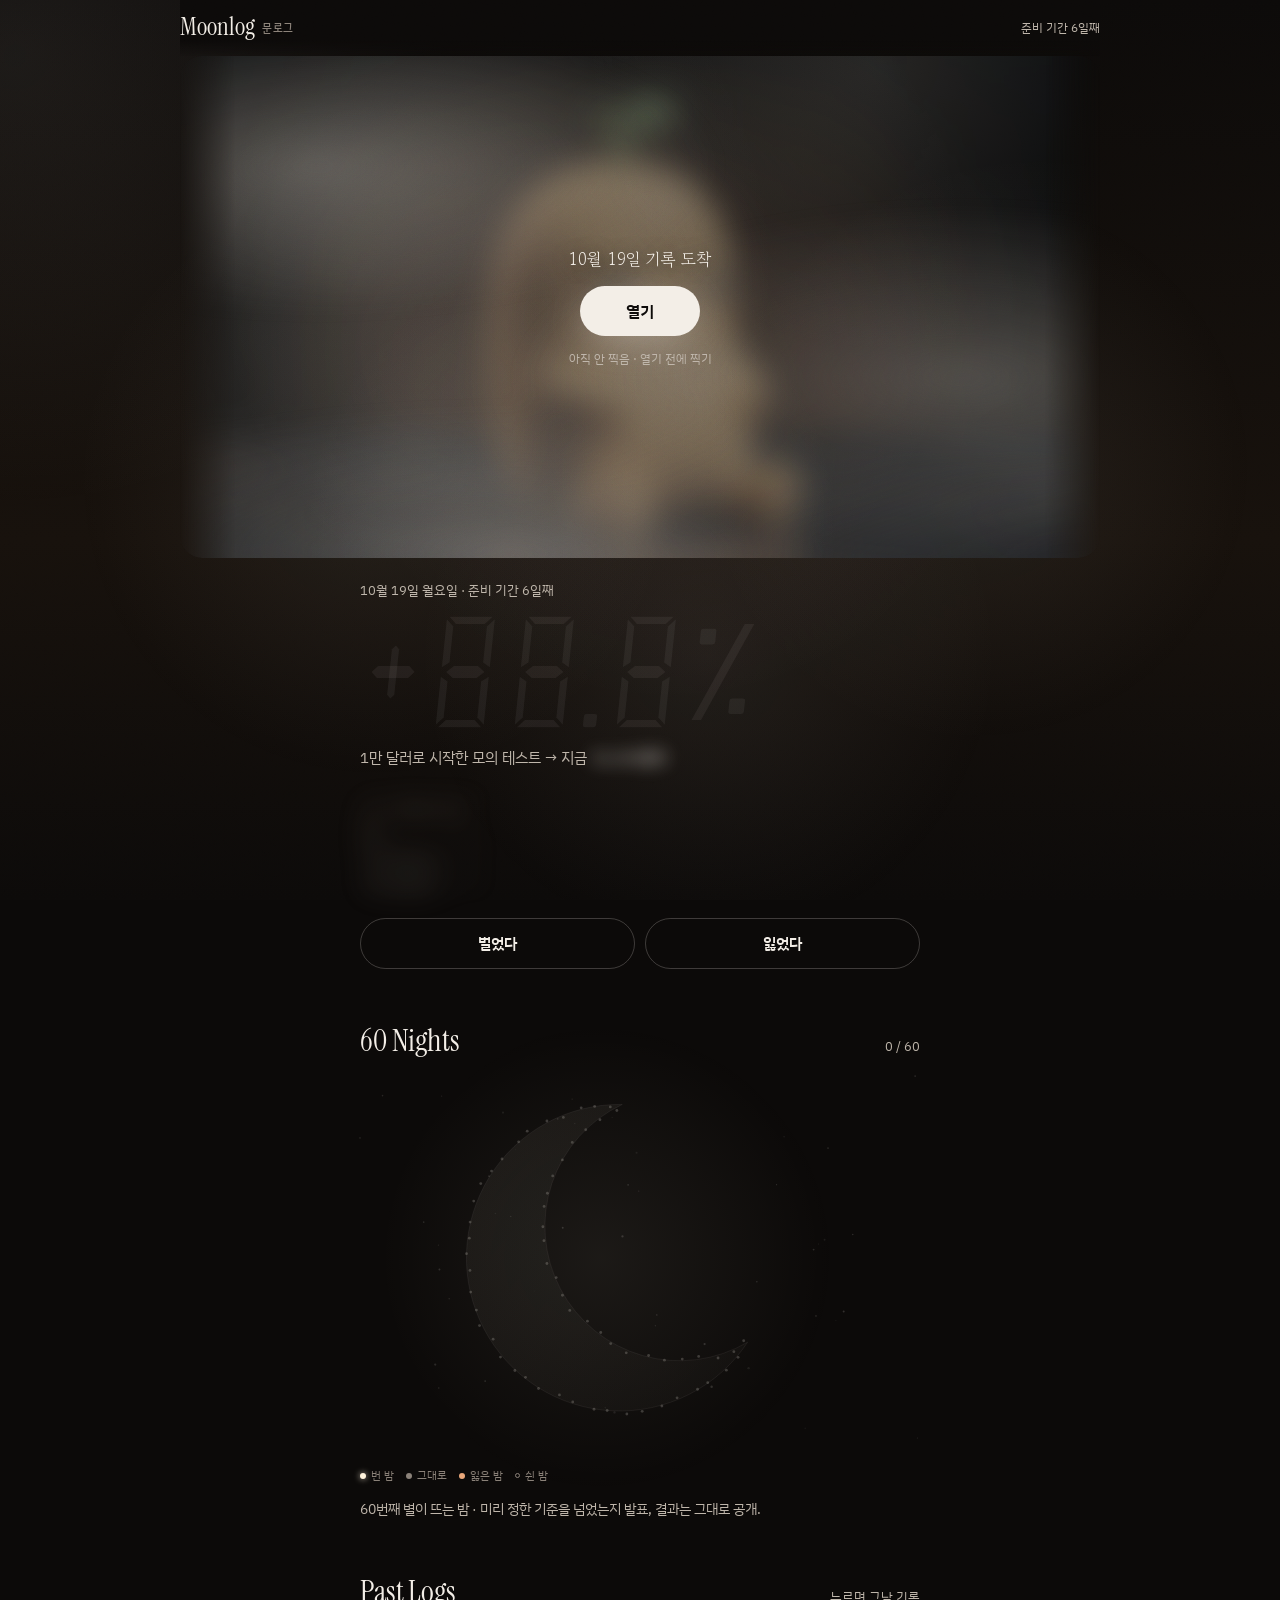
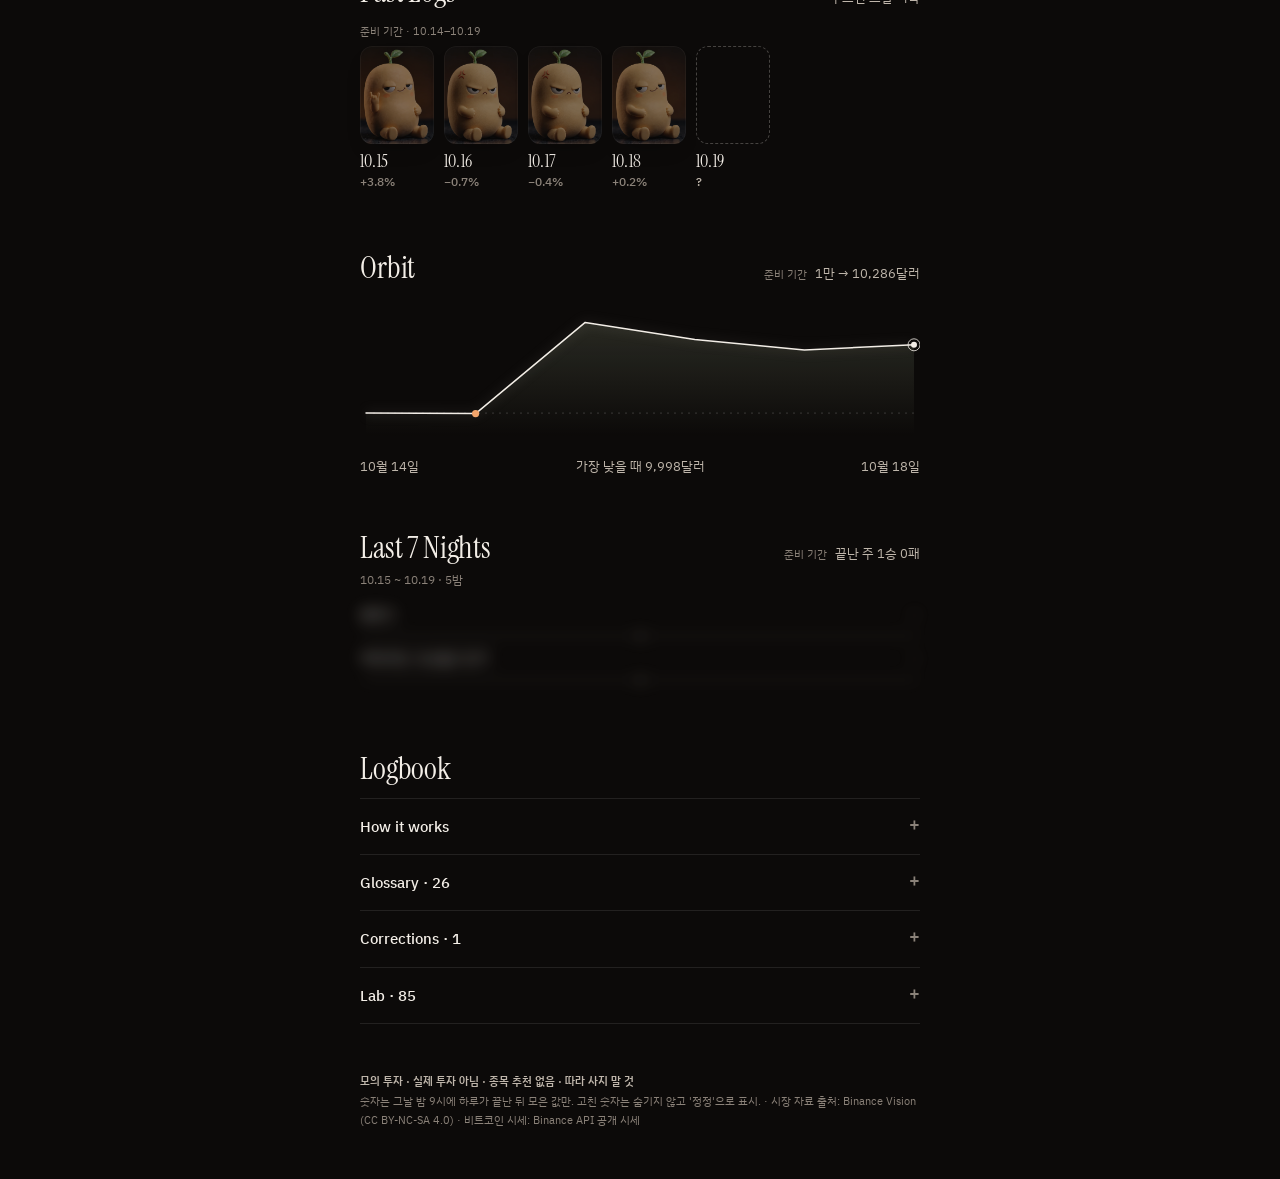
==== index.html @ e0c71797 "public: nightly update" ====
<!doctype html>
<html lang="ko">
<head>
<meta charset="utf-8">
<meta name="viewport" content="width=device-width,initial-scale=1">
<title>Moonlog 문로그 — 밤마다 업데이트되는 모의 투자 기록</title>
<meta name="description" content="Moonlog 문로그 — 밤마다 업데이트되는 모의 투자 기록. 매일 밤 9시 20분쯤 그날 기록이 도착한다. 실제 투자 아님 · 종목 추천 없음.">
<link rel="preconnect" href="https://fonts.googleapis.com">
<link rel="preconnect" href="https://fonts.gstatic.com" crossorigin>
<link rel="stylesheet" href="https://fonts.googleapis.com/css2?family=Gowun+Batang:wght@400;700&family=IBM+Plex+Sans+KR:wght@400;500;600&family=Instrument+Serif&display=swap">
<link rel="stylesheet" href="assets/site.css">
</head>
<body>
<!-- 공개 사이트 "콩의 밤 방" 3판 — LED 숫자 · 그날의 얼굴(디자인 지시 2026-10-19, 오너 고름: 숫자 LED · 큰 자리 숫자 · 새 얼굴 다섯).
     ① 기다릴 때(LED 카운트다운 · 미리 찍기) ② 도착(무표정 · 안개 · 꺼진 LED · 열기) ③ 연 뒤(그날 얼굴 · LED · 맞힘).
     서버 없이 이 기기 저장으로만 돈다. 자료는 public/*.json 뿐이고 글은 정해진 문구뿐, 숫자는 전부 밤 배치가 만든 것이다.
     얼굴은 scene.json 의 weather 로 화면이 고른다 — 새 공개 값은 없다. -->
<canvas id="sky" aria-hidden="true"></canvas>
<div class="wrap" id="first" data-state="wait">
  <header class="bar"><b class="mark" id="siteName"><span class="wm-en">Moonlog</span><span class="wm-ko">문로그</span></b><span class="status" id="topRight">다음 기록 밤 9시 20분</span></header>

  <div class="window hide-img" id="window" data-weather="none"><!-- 사진은 그 상태의 얼굴이 받아진 뒤에 나타난다(showImgs) -->
    <img id="photo" src="assets/face/deadpan.webp" alt="크림빛 콩 피규어 — 무표정" width="1743" height="902">
    <img id="face" class="face" src="assets/face/deadpan.webp" alt="" width="1743" height="902">
    <canvas id="wcanvas" aria-hidden="true"></canvas>
    <div class="fogl" id="fog" style="opacity:0"></div>
    <div class="veil" id="veil" hidden>
      <p id="veilText"></p>
      <button class="open" id="openBtn" type="button">열기</button>
      <small id="veilGuess"></small>
    </div>
  </div><!-- 창은 사진 + 날씨만 — 그림 출처 줄 · 한마디 자막은 지웠다(문로그 지시 4-1 · 글규칙 데이터우선 1절) -->

  <section class="state" id="state" aria-live="polite"></section>

  <div class="rest">
    <section class="sec" id="kongjari" hidden>
      <div class="row"><h2>60 Nights</h2><span id="starCount"></span></div>
      <div class="moon"><svg id="constel" viewBox="0 0 358 236" role="img"></svg></div><!-- 상자 없이 밤하늘 위에 바로(초승달 지시 B) -->
      <div class="cap" id="starCap" aria-live="polite"></div>
      <p class="prepnote" id="prepNote" hidden></p>
      <div class="skykey"><i class="k1"></i>번 밤<i class="k2"></i>그대로<i class="k3"></i>잃은 밤<i class="k4"></i>쉰 밤</div>
      <p class="sub" id="finale"></p>
    </section>

    <section class="sec" id="nightsSec" hidden>
      <div class="row"><h2>Past Logs</h2><span>누르면 그날 기록</span></div>
      <div class="nights" id="nights"></div>
    </section>

    <section class="sec" id="flow" hidden>
      <div class="row"><h2>Orbit</h2><span id="chartMoney"></span></div>
      <svg id="chart" viewBox="0 0 358 150" preserveAspectRatio="none" role="img"></svg>
      <div class="row axis"><span id="chartFrom"></span><span id="chartLow"></span><span id="chartTo"></span></div>
    </section>

    <section class="sec" id="duel" hidden></section>

    <section class="sec" id="more" hidden><h2>Logbook</h2><div id="folds"></div></section>

    <a class="insta" id="insta" href="#" rel="noopener" hidden>매일 밤 9시, 문로그의 하루를 15초로 — 인스타그램에서 보기 ›</a>
    <footer class="foot" id="foot"></footer>
  </div>
</div>
<svg class="grain" aria-hidden="true"><filter id="grainF"><feTurbulence type="fractalNoise" baseFrequency="0.9" numOctaves="2" stitchTiles="stitch"></feTurbulence></filter><rect width="100%" height="100%" filter="url(#grainF)"></rect></svg>

<script>
'use strict';
/* ── 설정 — 바뀌면 여기 한 곳만 ──────────────────────────────────────────── */
const SITE_NAME = '문로그';          // 사이트 이름(오너 결정, 10월 19일) — 바꾸면 이 줄과 <title> · README 이름 자리 목록
const SITE_NAME_EN = 'Moonlog';     // 글자표는 영문이 앞, 한글이 작게 따라온다(디자인 문로그 지시 2절)
const HERO_FRAME = 'center';        // 3판 얼굴 다섯 장은 표식이 없다 — 가운데(52% 50%)로 자른다
const INSTAGRAM_URL = '';           // 인스타 계정이 생기면 — 비면 바닥 위 한 줄을 숨긴다
/* 방문 집계 — GoatCounter(쿠키 없음, 개인 정보 안 남김). 값은 오너가 만든 설정 값
   (예: https://<코드>.goatcounter.com/count). **비어 있으면 태그를 넣지 않는다.** */
const GOATCOUNTER = '';
const RELEASE = {h: 21, m: 20};     // 매일 이 한국 시각쯤 새 결과(밤 배치 21:20)

/* 자료는 public/*.json 뿐이다 — tools.public_export 가 밤마다(21:20) 허용 목록만 담아 만든다(그날 밤 9시에 끝난 하루까지). */
const FILES = ['site', 'summary', 'equity_daily', 'trades_daily', 'checks', 'thermometer', 'lab', 'diary', 'weeks', 'scene'];
const SEASON_DAYS = 60;
const FLAT = 0.10, BIG = 1.00;      // 장면 값 문턱 — tools.public_export 의 FLAT·BIG 과 같아야 한다(시험)
/* 이 기기에만 — 마지막으로 연 날 · 찍은 답(날짜별) · 맞힌 날 연속 · 연 날 연속 · 판정한 날마다 맞힘과 그때 연속(지난 기록 보기) */
const KEYS = {opened: 'kong.opened', guess: 'kong.guess', gStreak: 'kong.guessStreak',
              vStreak: 'kong.visitStreak', vDay: 'kong.visitDay', verdicts: 'kong.verdicts'};
const VERDICT_KEEP = 120;           // 판정 기록은 최근 이만큼만(시즌 60 + 연장 30 넘게)
const WEATHER_WORD = {clear_star: '별똥별', clear: '맑음', cloudy: '구름', rain: '비', storm: '폭우', closed: '쉼'};
const DAYS = ['일', '월', '화', '수', '목', '금', '토'];
/* 얼굴 다섯 장(1743×902 · 표식 없음) — 그날 날씨가 얼굴을 고른다(캐릭터_최종 · 문턱은 public_export 그대로).
   열기 전(도착)은 늘 무표정 — 얼굴이 결과를 먼저 말하지 않게. 쉰 밤도 무표정(어둡게 + 커튼 줄) */
const FACE_SRC = f => `assets/face/${f}.webp`;
const FACE_OF = {clear_star: 'rock', clear: 'smug', cloudy: 'deadpan', rain: 'angry', storm: 'cry', closed: 'deadpan'};
const FACE_WORD = {rock: '락 손', smug: '씩 웃음', deadpan: '무표정', angry: '뿔남', cry: '울음'};
const FACE_ALT = {rock: '락 손을 든 얼굴', smug: '씩 웃는 얼굴', deadpan: '무표정', angry: '뿔난 얼굴', cry: '우는 얼굴'};
const faceOf = w => FACE_OF[w] || 'deadpan';
/* 콩 상자(원본 비율) — 창 안의 별·달은 이 밖에만(빗줄기는 지나가도 된다). 픽셀이 아니라 비율이라 사진 크기와 무관 */
const KONG_BOX = {x0: 0.36, x1: 0.66, y0: 0.13, y1: 0.92};
/* 날씨 바탕 색조 — 페이지 바탕을 그날 날씨의 두 색으로(위 → 60%). 도착은 중립(맑음).
   3판-b: 날씨는 색이 아니라 빛으로 — 늘 같은 따뜻한 밤이고 날이 나쁠수록 불만 낮춘다(남색 · 잿빛을 걷음) */
const SKY_TINT = {clear: ['#0c0a09', '#17110c'], clear_star: ['#0d0a08', '#1f160c'], cloudy: ['#0c0a09', '#141110'],
                  rain: ['#0a0908', '#110e0c'], storm: ['#080706', '#0c0a09'], closed: ['#0b0908', '#100d0b']};
/* 사진에 거는 빛(3판-b) — 연 뒤 · 카드 ②③. 채도는 건드리지 않는다. 기다릴 때는 0.82 에 곱한다 */
const LIGHT = {rain: 0.9, storm: 0.8, closed: 0.78};
const lightOf = w => LIGHT[w] || 1;
/* 고정 문구 — 3판 말투: 칸 이름과 안내는 명사나 '~다' 로 끝내고 '~요' 로 끝내지 않는다(디자인 3판 §5).
   글은 데이터 우선 고정 문구뿐 — 느낌표 · 말 걸기 · 꾸민 말 없이, 데이터에 있는 것만(오너 글규칙 · 디자인 글규칙 데이터우선) */
const TEXT = {
  failed: '자료를 못 읽음 · 잠시 뒤 다시 열기',
  // 공개 낱말은 '모의'(오너 · 디자인 모의표현 지시 · 기획 승인 2026-10-20) — 머리 줄은 '최종점검'
  prestart: '모의 테스트 시작 전', topDay: n => `최종점검 · ${n}일째`, topPre: '최종점검 시작 전',
  nextAt: '다음 기록 밤 9시 20분',
  worstNone: '시작 아래로 내려간 적 없음',
  waitHead: '다음 기록까지',
  late: '곧 도착 · 조금 늦어지는 중',
  pickUp: '벌었다', pickDown: '잃었다',
  pickNote: '찍은 답은 이 기기에만 · 돈은 걸지 않음',
  veilNoGuess: '아직 안 찍음 · 열기 전에 찍기',
  preHead: '열기 전에 찍기',
  hit: '맞힘', miss: '틀림 · 연속 끊김', draw: '그대로 · 무승부',
  rest: '쉰 날 · 없던 걸로', noGuess: '다음엔 미리 찍기',
  // 소제목 — 영문만(글자표와 같은 글꼴은 site.css, 디자인 영문 제목 지시 A). nextHead 는 찍기 단추 묶음의 화면 읽기 이름(보이지 않음)
  nextHead: '다음 로그 맞히기', nextEn: 'Next Log',
  starDue: n => `${n}번째 별은 열면 뜬다`,
  // 60 Nights 아래 한 줄(오너 글규칙 '짧게' — 디자인 다듬기 2026-10-20). 날을 모르면(시즌 전) 날 없이
  finale: (n, when) => `${when ? `${when} 밤 ${n}번째 별` : `${n}번째 별이 뜨는 밤`} · 미리 정한 기준을 넘었는지 발표, 결과는 그대로 공개.`,
  extended: '연장전',
  weeksTitle: 'Last 7 Nights', kong: '문로그', btcName: '비트코인 그냥 들고 있기', btcNone: '비트코인 시세 못 받음.',
  finWeeks: '끝난 주', nightsWord: '밤',
  howTitle: 'How it works',
  ledgerHead: 'LOG · 어젯밤 9시보다',  // 높았을 때 · 낮았을 때가 무엇과 견준 값인지(디자인 대조 2026-10-19 · 영문 제목 A)
  dictTitle: n => `Glossary · ${n}`, dictAlt: '흔히 부르는 말',
  // 판의 기준 날 = 판정 시작 봉의 날(공개 자료 summary.started — 사양 상수에서 온다. 다시 시작 뒤엔 새 시작 봉의 날, 준비 기간
  // 마지막 밤엔 준비 기간 시작 날). 손으로 적은 날짜는 시작 봉이 바뀌는 날 한쪽만 고쳐진다
  ruleTag: iso => `규칙 5판${iso ? `(${iso.slice(0, 4)}년 ${md(iso)})` : ''} 기준 — 규칙이 바뀌면 이 줄도 바뀜`,
  how: 'AI가 4시간마다 코인들이 오를지 내릴지 점치고, 모의 자금으로 오를 쪽이나 내릴 쪽에 들어간다. 들어간 자리는 8시간 뒤에 정리한다. ' +
       '어떤 코인인지는 보여 주지 않는다 — 따라 사지 말라는 뜻.',
  labTitle: n => `Lab · ${n}`, labLead: '지난 자료로 해 본 시험. 안 된 것도 그대로 적는다.',
  fixTitle: n => `Corrections · ${n}`,
  notice: '모의 투자 · 실제 투자 아님 · 종목 추천 없음 · 따라 사지 말 것',
  numbersLate: '숫자는 그날 밤 9시에 하루가 끝난 뒤 모은 값만. 고친 숫자는 숨기지 않고 \'정정\'으로 표시.',
  fixWord: '정정',
  counter: '방문 수만 셈(쿠키 없음)',
  veil: d => `${d} 기록 도착`,
  // 최근 n밤 판정 한 줄(디자인 7밤 지시 — 데이터 우선 꼴). 차이 0.05%p 안은 비슷함. 밤 수는 범위 줄과 같은 last7.nights
  // (시즌이 7밤보다 짧으면 '최근 5밤은 …' — 기획 2026-10-20)
  duelNear: n => `최근 ${n}밤은 비슷함.`, duelLead: (who, n) => `최근 ${n}밤은 ${who} 앞섬.`,
  // 60밤 다시 시작(오너 결정 2026-10-20 · 디자인 지시 다시시작) — 준비 기간은 시즌 수에 안 들어간다. 데이터 우선 꼴, 'API' 같은 말 없이
  prepWord: '준비 기간', prepTop: (n, last) => `준비 기간 ${n}일째${last ? ' · 내일부터 1일째' : ''}`,
  prepLastBar: d1 => `준비 기간 마지막 밤 · ${d1} 밤부터 60밤을 새로 센다`,
  restartBar: (d1, a, b) => `다시 시작 · ${d1} 밤부터 60밤을 새로 센다 · ${a}~${b}은 준비 기간`,
  // 캡션 아래 한 줄은 수 없이(디자인 대조 ① — 띠의 준비 무리 칸 수와 어긋나지 않게. 기간은 알림 줄 날짜 범위가 말한다)
  prepGo: '준비 기간 보기', prepNote: '준비 기간 기록은 Past Logs 에', firstStar: d1 => `${d1} 밤에 첫 별`,
  prepTag: (a, b) => `준비 기간 · ${a}–${b}`, prepDay: n => `준비 기간 ${n}일째`,
  prepWhy: (d1, a, b) => `${d1} 밤부터 모형이 쓰는 자료를 공개 자료로 바꿔 60밤을 새로 센다. ${a}~${b}의 기록은 준비 기간으로 남긴다. ` +
                         '준비 기간 값은 바꾸지 않는다.',
};
/* 쉬운 말 사전 — 디자인 원고(쇼츠원고_쉬운말사전_초안 26편, 기획 확인 10-15)를 3판 말투로(디자인 2026-10-19): 표제는 명사 ·
   뜻은 '~다'(내용은 그대로) · 한마디는 내림 — 11 · 15번은 기획이 손본 사실 문장이라 뜻 뒤에 '~다' 로 붙임.
   `alt`(흔히 부르는 말)만 바깥 말을 쓴다 — words.md 검사의 예외 칸, 작게. `rule` 은 규칙 숫자를 말하는 줄(흐린 꼬리표) —
   숫자는 시험이 사양(live.futures_paper.spec)과 맞춘다. 표제 '60 Nights' 는 소제목과 같은 낱말이다(영문 제목 지시 A) */
const DICT = [
  {w: '모의 테스트', d: '진짜 돈 대신 장부 속 숫자로 사고팔아 보는 것이다.', alt: '페이퍼 트레이딩'},
  {w: '가장 많이 빠졌을 때', d: '제일 높았던 때에서 제일 낮았던 때까지 빠진 만큼이다.', alt: 'MDD · 최대 낙폭'},
  {w: '시작부터', d: '첫날 1만 달러와 견줘서 지금 얼마나 늘었는지 줄었는지를 나타낸다.', alt: '누적 수익률'},
  {w: '오를 쪽 · 내릴 쪽', d: '값이 오르면 버는 자리와, 값이 내리면 버는 자리다.', alt: '롱 · 숏'},
  {w: '정리', d: '들어갔던 자리를 닫고 번 것과 잃은 것을 확정하는 것이다.', alt: '청산'},
  {w: '8시간 뒤 정리', d: '미리 정한 규칙이 8시간이다. 결과를 보고 바꾸지 않는다.', alt: '보유 기간', rule: true},
  {w: '체결 때 손해', d: '사고팔 때 생각한 값보다 조금 비싸게 사거나 싸게 파는 차이다.', alt: '슬리피지'},
  {w: '값을 걸어 둔 주문', d: '"이 값이면 산다" 하고 미리 걸어 두는 주문이다.', alt: '지정가 주문 · 메이커'},
  {w: '바로 사고판 주문', d: '지금 있는 값에 바로 사고파는 주문이다. 빠르지만 조금 비싸다.', alt: '시장가 · 테이커'},
  {w: '선물 이자', d: '선물을 들고 있으면 8시간마다 오가는 작은 돈이다. 받을 때도 낼 때도 있다.', alt: '펀딩비'},
  {w: '몇 배로 걸기', d: '가진 돈보다 크게 거는 것이다. 크게 벌 수도, 크게 잃을 수도 있다. ' +
     '모의 테스트의 규칙상 가진 돈의 1.5배까지만 건다. 빌린 돈이 아니라, 거는 비율의 상한이다.', alt: '레버리지', rule: true},
  {w: '미리 정한 규칙', d: '시험하기 전에 "이렇게 하고, 이러면 기준을 넘은 것"을 먼저 적어 두는 것이다.', alt: '사전등록'},
  {w: '지난 자료로 해 본 시험', d: '이 규칙이 그때 있었으면 어땠을지 옛 자료로 돌려 보는 것이다.', alt: '백테스트'},
  {w: '안 본 구간', d: '규칙을 만들 때 일부러 안 본 기간이다. 거기서도 되면 조금 더 믿는다.', alt: '홀드아웃 · 아웃오브샘플'},
  {w: '기준을 넘음', d: '미리 정한 규칙의 조건을 다 채웠다는 뜻이다. 못 채우면 그대로 적는다. ' +
     '26번 실험에서 처음으로 방향을 우연보다 잘 맞혔다. 돈이 남기 시작한 건 그 뒤 손질을 하고부터다.', alt: '통과 · 기각'},
  {w: '자료를 못 받아 쉼', d: '자료가 안 오면 아무것도 안 한다. 모르는 채로 사지 않는다.', alt: '판정 불가'},
  {w: '살 게 없음', d: '확신이 큰 게 없으면 들어가지 않는다. 안 하는 것도 판단이다.', alt: '거래 없음'},
  {w: '4시간마다 보기', d: '4시간에 한 번씩 코인들을 보고, 오를지 내릴지 점친다.', alt: '4시간 봉', rule: true},
  {w: '비트코인 그냥 들고 있기', d: '아무것도 안 하고 비트코인만 들고 있었으면 어땠을지와 견준다.', alt: '벤치마크 · 존버'},
  {w: '밤 9시 뒤에 나오는 숫자', d: '그날 거래가 밤 9시에 다 끝난 뒤에, 모은 값만 보여 준다. 어떤 코인을 샀는지는 없다.', alt: '공개 지연'},
  {w: '코인 이름 없음', d: '연습 기록이지 추천이 아니라서 코인 이름은 안 알린다.', alt: '종목 추천 없음'},
  {w: '같은 판단', d: '같은 자료로 다시 계산해도 같은 판단이 나오는지 매일 맞춰 본다.', alt: '재현성 · 일치율'},
  {w: '60일 뒤', d: '미리 정한 기준을 넘었는지 본다. 넘으면 진짜 돈으로 넘어갈지 정한다.', alt: '페이퍼 판정'},
  {w: '60 Nights', d: '하룻밤에 별이 하나씩 뜬다. 60개가 모이면 별자리가 완성된다.'},
  {w: '날씨', d: '맑으면 번 밤, 구름이면 그대로, 비면 잃은 밤이다.'},
  {w: '정정', d: '보여 준 숫자를 다음 날 다시 확인해서 바뀌면, 숨기지 않고 \'정정\'으로 알린다.'},
];
const $ = s => document.querySelector(s);
const esc = s => String(s ?? '').replace(/[&<>"]/g, c => ({'&': '&amp;', '<': '&lt;', '>': '&gt;', '"': '&quot;'}[c]));
const pct = (x, d = 1) => x == null ? '—' : (x > 0 ? '+' : x < 0 ? '−' : '+') + Math.abs(x).toFixed(d) + '%';
const places = x => x != null && Math.abs(x) <= FLAT ? 2 : 1;     // 그대로인 날은 소수 둘째 자리까지
const pctOf = x => x == null ? '쉼' : pct(x, places(x));
const tone = w => w === 'clear' || w === 'clear_star' ? 'up' : w === 'rain' || w === 'storm' ? 'down' : 'flat';
const md = s => { const m = String(s || '').match(/^(\d{4})-(\d{2})-(\d{2})$/); return m ? `${+m[2]}월 ${+m[3]}일` : ''; };
const dow = s => DAYS[new Date(s + 'T00:00:00Z').getUTCDay()];
const addDays = (iso, n) => { const d = new Date(iso + 'T00:00:00Z'); d.setUTCDate(d.getUTCDate() + n); return d.toISOString().slice(0, 10); };
const short = n => n === 10000 ? '1만' : Math.round(n).toLocaleString('en-US');                      // "1만" · "9,820"
const usdWord = n => n === 10000 ? '1만 달러' : Math.round(n).toLocaleString('en-US') + '달러';      // "1만 달러" · "9,820달러"
const usdSigned = n => Math.round(n) === 0 ? '그대로' : (n > 0 ? '+' : '−') + Math.abs(Math.round(n)).toLocaleString('en-US') + '달러';
/* 정정(디자인 정정줄 1판) — diary.json 의 corrections: 날짜 · 전 값 → 새 값 · 까닭 한 줄(정해진 문장만). 지우지 않는다.
   쇼츠 카드와 같은 글이다(시험이 견준다). 둘 넘으면 둘까지 쓰고 '외 n건 — 사이트 일지에' */
const fixesOf = D => (D && D.diary && D.diary.corrections) || [];
const fixText = f => f.kind === 'btc_week' ? `${md(f.date)} 주 비트코인 ${pct(f.before, 2)} → ${pct(f.after, 2)}`   // 주간 비트코인 정정(두 자리)
  : `${md(f.date)} ${pctOf(f.before)} → ${pctOf(f.after)}`;
const fixMore = n => `외 ${n}건 — 사이트 일지에`;
const fixOn = (D, date) => fixesOf(D).filter(f => f.date === date && f.kind !== 'btc_week').slice(-1)[0] || null;   // 그날의 마지막 정정(주간 비트코인 정정은 날 칸에 안 섞는다)
const fixUsd = f => f.usd_before != null && f.usd_after != null && f.usd_before !== f.usd_after
  ? ` · ${usdWord(f.usd_before)} → ${usdWord(f.usd_after)}` : '';                                  // 금액은 일지 줄에만
const easeOut = x => 1 - Math.pow(1 - Math.min(1, Math.max(0, x)), 3);
const clamp01 = x => Math.min(1, Math.max(0, x));

/* ── LED — 일곱 토막 숫자(디자인 3판 시안의 SEG · SEGP · glyph · ledHTML 그대로). SVG 라 글꼴 파일이 없다.
   칸: 부호 + 숫자 + 점 + %(카운트다운은 부호 없이 쌍점). 꺼진 토막은 크림 6%, 켜진 토막은 손익 색 + 빛. 쇼츠 카드와 같은 꼴(시험) ── */
const LED_OFF = 'rgba(243,238,231,.06)';
const LED_COLOR = {up: '#dcecbf', down: '#f2a46b', flat: '#f3eee7'};   // 연둣빛 크림 · 노을 주황 · 크림
const LED_REST = 'rgba(243,238,231,.55)';                             // 쉰 날은 oFF 를 크림 55%로, 빛 번짐 없이(3판-b)
const LED_EIGHT = 'rgba(243,238,231,.32)';                            // 열 때 0.9초 — 그날 칸에 8 을 흐린 크림으로
const LED_DARK = '+88.8%';            // 꺼진 판은 늘 이 꼴 — 칸 수로 결과(두 자리인지 · 소수 둘째인지)가 새지 않게
const SEG = {'0': 'abcdef', '1': 'bc', '2': 'abged', '3': 'abgcd', '4': 'fgbc', '5': 'afgcd', '6': 'afgedc', '7': 'abc',
             '8': 'abcdefg', '9': 'abfgcd', '-': 'g', ' ': '', 'o': 'cdeg', 'F': 'aefg'};
const SEGP = {a: 'M12 4 L48 4 L42 10 L18 10 Z', b: 'M50 6 L50 46 L44 42 L44 12 Z', c: 'M50 54 L50 94 L44 88 L44 58 Z',
              d: 'M12 96 L48 96 L42 90 L18 90 Z', e: 'M10 54 L10 94 L16 88 L16 58 Z', f: 'M10 6 L10 46 L16 42 L16 12 Z',
              g: 'M14 50 L20 45 L40 45 L46 50 L40 55 L20 55 Z'};
function ledTokens(str, sign) {
  const out = []; let i = 0;
  if (sign) { if (str[0] === '+' || str[0] === '−') { out.push({k: 'sign', v: str[0]}); i = 1; } else out.push({k: 'sign', v: ''}); }
  for (; i < str.length; i++) {
    const ch = str[i];
    out.push(ch === '.' ? {k: 'dot'} : ch === '%' ? {k: 'pct'} : ch === ':' ? {k: 'colon'} : {k: 'dig', v: ch});
  }
  return out;
}
function ledGlyph(t, c) {            // c = 켜진 색, null 이면 전부 꺼짐
  const on = yes => yes && c ? c : LED_OFF;
  if (t.k === 'sign') return `<svg viewBox="0 0 48 100" aria-hidden="true"><path d="M21 31 L24 28 L27 31 L27 69 L24 72 L21 69 Z" fill="${on(t.v === '+')}"></path>` +
    `<path d="M6 50 L11 45 L37 45 L42 50 L37 55 L11 55 Z" fill="${on(t.v === '+' || t.v === '−')}"></path></svg>`;
  if (t.k === 'dot') return `<svg viewBox="0 0 14 100" aria-hidden="true"><rect x="1" y="85" width="11" height="11" rx="2" fill="${on(true)}"></rect></svg>`;
  if (t.k === 'colon') return `<svg class="colon" viewBox="0 0 14 100" aria-hidden="true"><rect x="1" y="30" width="11" height="11" rx="2" fill="${on(true)}"></rect>` +
    `<rect x="1" y="64" width="11" height="11" rx="2" fill="${on(true)}"></rect></svg>`;
  if (t.k === 'pct') return `<svg viewBox="0 0 56 100" aria-hidden="true"><rect x="6" y="14" width="13" height="13" rx="2" fill="${on(true)}"></rect>` +
    `<rect x="36" y="72" width="13" height="13" rx="2" fill="${on(true)}"></rect><path d="M42 10 L50 10 L14 90 L6 90 Z" fill="${on(true)}"></path></svg>`;
  const lit = SEG[t.v] || '';
  return '<svg viewBox="0 0 60 100" aria-hidden="true">' +
    'abcdefg'.split('').map(k => `<path d="${SEGP[k]}" fill="${on(lit.includes(k))}"></path>`).join('') + '</svg>';
}
function ledHTML(str, c, o = {}) {
  const glow = c && c[0] === '#' && !o.noGlow ? ` style="filter:drop-shadow(0 0 12px ${c}59)"` : '';
  return `<span class="led${o.cls ? ' ' + o.cls : ''}"${glow}>` + ledTokens(str, o.sign !== false).map(t => ledGlyph(t, c)).join('') + '</span>';
}
const ledStr = c => c == null ? 'oFF' : pctOf(c);                    // 쉰 날은 '쉼' 글자 대신 oFF — 소문자 o 는 0 과 다른 꼴(부호 칸은 꺼진 채)
const ledColor = row => row.change_pct == null ? LED_REST : LED_COLOR[tone(row.weather)];
/* 숫자 뒤 빛 번짐 — 손익 색(22%), 구름은 크림, 쉰 날은 없음(3판-b) */
const glowOf = row => row.change_pct == null ? 'none' : `radial-gradient(circle, ${LED_COLOR[tone(row.weather)]}38, transparent 70%)`;
/* 날씨 바탕 색조 */
function tint(w) {
  const t = SKY_TINT[w] || SKY_TINT.clear;
  document.documentElement.style.setProperty('--sky-a', t[0]);
  document.documentElement.style.setProperty('--sky-b', t[1]);
  document.documentElement.dataset.tint = w in SKY_TINT ? w : 'clear';
}
/* 얼굴 — 아래 장(#photo)은 늘 무표정, 위 장(#face)이 그날 얼굴. 흐림 · 확대는 두 장에 같이, 투명도는 위 장만 */
function setFace(f, op) {
  const el = $('#face');
  if (el.getAttribute('src') !== FACE_SRC(f)) el.setAttribute('src', FACE_SRC(f));
  // 그림 설명은 생김새 — '콩' 은 이름이 아니라 모양을 말하는 낱말이라 남긴다(문로그 지시 4절)
  el.alt = op > 0 ? `크림빛 콩 피규어 — ${FACE_ALT[f]}` : '';
  el.dataset.face = f;
  el.style.opacity = op >= 1 ? '1' : Number(op).toFixed(3);
  $('#photo').alt = op >= 1 ? '' : '크림빛 콩 피규어 — 무표정';
}

/* 캡처·시험만 쓰는 주소 꼬리(#open · #at=600 · #click · #now=2026-11-03T21:30:00%2B09:00) — 여는 단추를 누른 것과 같다 */
const HASH = new URLSearchParams(location.hash.slice(1));
const NOW0 = HASH.get('now') ? new Date(HASH.get('now')) : null;
const now = () => (NOW0 && !isNaN(NOW0)) ? NOW0 : new Date();
const kst = d => new Date(d.getTime() + 9 * 3600e3);                   // UTC 칸에 한국 시각을 담는다
const kstDate = d => kst(d).toISOString().slice(0, 10);
const reduced = () => window.matchMedia('(prefers-reduced-motion: reduce)').matches;

/* 이 기기에만 — 저장을 못 쓰면(시크릿 창 등) 이번 화면 안에서만 기억한다 */
const store = (() => {
  const mem = {};
  return {
    get(k) { try { const v = localStorage.getItem(k); return v == null ? (k in mem ? mem[k] : null) : v; } catch (e) { return k in mem ? mem[k] : null; } },
    set(k, v) { mem[k] = String(v); try { localStorage.setItem(k, String(v)); } catch (e) {} },
  };
})();
function guesses() { try { const g = JSON.parse(store.get(KEYS.guess) || '{}'); return g && typeof g === 'object' ? g : {}; } catch (e) { return {}; } }
function setGuess(date, pick) { const g = guesses(); g[date] = pick; store.set(KEYS.guess, JSON.stringify(g)); }
const gStreak = () => parseInt(store.get(KEYS.gStreak) || '0', 10) || 0;

/* ── 다음 결과 시각 — 매일 한국 21:20. 그때가 지났는데 새 자료가 없으면 '늦어지고 있어요' ── */
function nextRelease(t) {
  const k = kst(t);
  const r = Date.UTC(k.getUTCFullYear(), k.getUTCMonth(), k.getUTCDate(), RELEASE.h, RELEASE.m) - 9 * 3600e3;
  return new Date(r > t.getTime() ? r : r + 86400e3);
}
function expectedAsOf(t) {                // 지금 나와 있어야 할 마지막 날 — 21:20 에 **그날** 것이 나온다(밤 9시에 끝나는 하루)
  return kstDate(new Date(t.getTime() - (RELEASE.h * 60 + RELEASE.m) * 60e3));
}
const hms = ms => { const s = Math.max(0, Math.floor(ms / 1000)); const h = Math.floor(s / 3600), m = Math.floor(s % 3600 / 60);
  return `${h}:${String(m).padStart(2, '0')}:${String(s % 60).padStart(2, '0')}`; };

/* ── 하늘 — canvas 두 장(창 안은 진하게 · 페이지 뒤는 옅게 0.55). 별·달·구름·비·번개·안개를 그날 날씨대로.
   같은 씨앗이라 늘 같은 자리에서 시작한다. 움직임 줄이기면 한 장면만, 숨긴 탭이면 멈춘다. ── */
function rng(seed) {
  return () => { seed |= 0; seed = seed + 0x6D2B79F5 | 0; let x = Math.imul(seed ^ seed >>> 15, 1 | seed);
    x = x + Math.imul(x ^ x >>> 7, 61 | x) ^ x; return ((x ^ x >>> 14) >>> 0) / 4294967296; };
}
const inBox = (x, y, b, pad = 0) => x >= b.x0 - pad && x <= b.x1 + pad && y >= b.y0 - pad && y <= b.y1 + pad;
/* 창 캔버스 (x, y) → 사진 원본의 비율 자리(0~1) — object-fit: cover · object-position 52% 50% · scale(1.1) 기준점 52% 56%
   와 같은 셈. 1024×559 고정값 대신 사진의 naturalWidth/Height 로 센다(못 읽었으면 얼굴 다섯 장의 크기) */
const CROP = {px: 0.52, py: 0.5, k: 1.1, ox: 0.52, oy: 0.56};
function coverOf(W, H) {
  const img = $('#photo'), nw = img.naturalWidth || 1743, nh = img.naturalHeight || 902;
  const s = Math.max(W / nw, H / nh), dx = (W - nw * s) * CROP.px, dy = (H - nh * s) * CROP.py;
  const ox = W * CROP.ox, oy = H * CROP.oy;
  return {toImg: (x, y) => [((x - ox) / CROP.k + ox - dx) / (nw * s), ((y - oy) / CROP.k + oy - dy) / (nh * s)]};
}
function Sky(canvas, o) {
  const ctx = canvas.getContext('2d'), dpr = Math.min(2, window.devicePixelRatio || 1);
  let W = 0, H = 0, mode = 'none', parts = [], flash = 0, shoot = null, t = 0, upto = Infinity, r = rng(o.seed);
  function size() { const b = canvas.getBoundingClientRect(); W = b.width; H = b.height;
    canvas.width = Math.max(1, Math.round(W * dpr)); canvas.height = Math.max(1, Math.round(H * dpr)); ctx.setTransform(dpr, 0, 0, dpr, 0, 0); }
  const moonAt = () => ({x: W * 0.82, y: H * 0.2, r: Math.max(9, W * 0.032)});
  function seed() {
    r = rng(o.seed); parts = []; flash = 0; shoot = null; t = 0;
    let i;
    if (mode === 'clear' || mode === 'clear_star') {
      const c = o.window ? coverOf(W, H) : null, mo = moonAt();
      for (let tries = 0; parts.length < o.stars && tries < 4000; tries++) {
        const x = r() * W, y = r() * H * (o.window ? 0.75 : 1), rad = r() * 1.2 + 0.3, ph = r() * 6.28, sp = 0.6 + r() * 1.4;
        if (c) {
          const [fx, fy] = c.toImg(x, y);
          if (inBox(fx, fy, KONG_BOX, 0.015) || Math.hypot(x - mo.x, y - mo.y) < mo.r * 3) continue;
          parts.push({x, y, r: rad, ph, sp, fx, fy});
        } else parts.push({x, y, r: rad, ph, sp});
      }
      // 시험·캡처용 — 별마다 원본 비율 자리(천분율)
      if (o.window) canvas.dataset.stars = parts.map(p => `${(p.fx * 1000).toFixed(0)},${(p.fy * 1000).toFixed(0)}`).join(' ');
    }
    if (mode === 'rain' || mode === 'storm') {
      const n = Math.round(mode === 'storm' ? o.rain * 1.7 : o.rain);
      // 투명도 비 0.10~0.32 · 폭우 0.14~0.40(3판-b). at = 열 때 그 빗줄기가 나타나는 때
      for (i = 0; i < n; i++) parts.push({x: r() * W * 1.2, y: r() * H, l: 10 + r() * 16, v: (mode === 'storm' ? 13 : 9) + r() * 6,
                                          o: mode === 'storm' ? 0.14 + r() * 0.26 : 0.10 + r() * 0.22, at: Math.round(r() * 1500)});
    }
    if (mode === 'cloudy' || mode === 'fog') {
      const n = o.window ? 6 : 5;
      for (i = 0; i < n; i++) parts.push({x: r() * W, y: mode === 'fog' ? r() * H : r() * H * 0.45,
                                          r: (o.window ? 0.45 : 0.3) * Math.max(W, H) * (0.6 + r() * 0.6), v: 0.05 + r() * 0.12});
    }
    canvas.dataset.mode = mode;
    canvas.dataset.n = String(parts.length);
  }
  function moon(dim) {
    if (!o.window || dim <= 0) return;
    const m = moonAt(), g = ctx.createRadialGradient(m.x, m.y, 0, m.x, m.y, m.r * 5);
    g.addColorStop(0, `rgba(246,236,212,${0.38 * dim})`); g.addColorStop(1, 'rgba(246,236,212,0)');
    ctx.fillStyle = g; ctx.beginPath(); ctx.arc(m.x, m.y, m.r * 5, 0, 6.29); ctx.fill();
    ctx.fillStyle = `rgba(246,236,212,${dim})`; ctx.beginPath(); ctx.arc(m.x, m.y, m.r, 0, 6.29); ctx.fill();
  }
  function draw() {
    t += 1; ctx.clearRect(0, 0, W, H);
    let i, p;
    if (mode === 'clear' || mode === 'clear_star') {
      moon(1);
      for (i = 0; i < parts.length; i++) { p = parts[i]; const a = 0.35 + 0.5 * (0.5 + 0.5 * Math.sin(p.ph + t * 0.02 * p.sp));
        ctx.fillStyle = `rgba(255,255,255,${(a * o.alpha).toFixed(3)})`; ctx.beginPath(); ctx.arc(p.x, p.y, p.r, 0, 6.29); ctx.fill(); }
      if (mode === 'clear_star') {
        if (!shoot && r() < 0.012) shoot = {x: W * (0.2 + r() * 0.6), y: H * r() * 0.3, k: 0};
        if (shoot) {
          shoot.k += 0.035;
          const L = 90 * o.alpha + 40, sx = shoot.x + shoot.k * 220, sy = shoot.y + shoot.k * 110;
          const gr = ctx.createLinearGradient(sx - L, sy - L / 2, sx, sy);
          gr.addColorStop(0, 'rgba(255,240,210,0)'); gr.addColorStop(1, `rgba(255,240,210,${(0.9 * (1 - shoot.k)).toFixed(2)})`);
          ctx.strokeStyle = gr; ctx.lineWidth = 1.6; ctx.beginPath(); ctx.moveTo(sx - L, sy - L / 2); ctx.lineTo(sx, sy); ctx.stroke();
          if (shoot.k >= 1) shoot = null;
        }
      }
    } else if (mode === 'rain' || mode === 'storm') {
      // 3판-b — 창을 덮던 푸른 막은 지웠다. 빗줄기는 따뜻한 흰색(236,228,218), 굵기 비 0.9 · 폭우 1.2
      ctx.lineCap = 'round';
      for (i = 0; i < parts.length; i++) {
        p = parts[i];
        if (p.at <= upto) {
          ctx.strokeStyle = `rgba(236,228,218,${(p.o * o.alpha).toFixed(3)})`; ctx.lineWidth = mode === 'storm' ? 1.2 : 0.9;
          ctx.beginPath(); ctx.moveTo(p.x, p.y); ctx.lineTo(p.x - p.l * 0.28, p.y + p.l); ctx.stroke();
        }
        p.y += p.v * 0.6; p.x -= p.v * 0.17;
        if (p.y > H) { p.y = -p.l; p.x = r() * W * 1.2; }
      }
      if (mode === 'storm') {
        if (flash <= 0 && r() < 0.006) flash = 1;
        if (flash > 0) { ctx.fillStyle = `rgba(255,255,255,${(0.10 * flash * o.alpha).toFixed(3)})`; ctx.fillRect(0, 0, W, H); flash -= 0.08; }
      }
    } else if (mode === 'cloudy' || mode === 'fog') {
      moon(mode === 'fog' ? 0 : 0.25);
      const c = mode === 'fog' ? '214,206,196' : '74,64,56';                 // 구름 덩이 — 따뜻한 밤색(3판-b)
      for (i = 0; i < parts.length; i++) {
        p = parts[i];
        const g = ctx.createRadialGradient(p.x, p.y, 0, p.x, p.y, p.r);
        g.addColorStop(0, `rgba(${c},${((mode === 'fog' ? 0.14 : 0.42) * o.alpha).toFixed(3)})`); g.addColorStop(1, `rgba(${c},0)`);
        ctx.fillStyle = g; ctx.beginPath(); ctx.arc(p.x, p.y, p.r, 0, 6.29); ctx.fill();
        p.x += p.v; if (p.x - p.r > W) p.x = -p.r;
      }
    } else if (mode === 'closed' && o.window) {      // 쉰 밤 — 가장자리부터 어두워지는 그늘(3판-b, 커튼 줄 · 검은 막은 지웠다)
      const g = ctx.createRadialGradient(W * 0.52, H * 0.55, Math.min(W, H) * 0.22, W * 0.52, H * 0.55, Math.max(W, H) * 0.75);
      g.addColorStop(0, 'rgba(8,6,5,0)'); g.addColorStop(1, 'rgba(8,6,5,.62)');
      ctx.fillStyle = g; ctx.fillRect(0, 0, W, H);
    }
  }
  return {
    set(m) { mode = m || 'none'; size(); seed(); draw(); },
    resize() { size(); seed(); draw(); },
    upto(ms) { upto = ms; },
    draw,
    canvas,
  };
}
const SKIES = [Sky($('#sky'), {seed: 7, stars: 70, rain: 70, alpha: 0.55, window: false}),
               Sky($('#wcanvas'), {seed: 14, stars: 34, rain: 90, alpha: 1, window: true})];
let RAF = 0;
function loop() {
  SKIES.forEach(s => s.draw());
  RAF = !reduced() && !document.hidden ? requestAnimationFrame(loop) : 0;
}
function skyMode(m) { SKIES.forEach(s => s.set(m)); if (!RAF && !reduced()) RAF = requestAnimationFrame(loop); }
function skyOpacity(v) { SKIES.forEach(s => { s.canvas.style.opacity = v >= 1 ? '' : Number(v).toFixed(3); }); }
function skyUpto(ms) { SKIES.forEach(s => s.upto(ms)); }

/* ── 자료 → 오늘 값 ── */
/* 그날 한 일 — scene.json 의 act(없으면 옛 자료라 pose 로 짐작) · 그날 거래 줄.
   한 일: done 결과 남(정리 > 0) · wait 들어가기만(정리 0 · 들어감 > 0) · none 안 함 · rest 쉼(자료 없음) */
const actOf = row => !row || row.change_pct == null ? 'rest' : row.act || (row.pose === 'doze' ? 'none' : 'done');
const tradesOf = (D, date, prep = false) => rowsOf(D, 'trades_daily', prep).find(r => r.date === date) || {};
/* 60밤 다시 시작 — 준비 기간 줄(공개 자료의 prep 목록 · phase 'prep')은 시즌 수 밖이다. 그날 줄은 그날이 준비 기간이면 prep 에서,
   아니면 rows 에서 찾는다 — 준비 기간 끝 날과 시즌 기준 날(판정 시작 봉의 날)이 같은 날짜라 섞으면 안 된다.
   PREP = {from, to, nights, last, day1} · PREP_MODE = 시즌 줄이 아직 없는 밤(보이는 판이 준비 기간). last = 다음 밤이 1일째 —
   배포가 밀린 밤은 false 라 1일째 날짜를 모른다('내일부터' · 알림 줄 · 첫 별 날 · 까닭 단락을 안 쓴다) */
const isPrep = row => !!row && row.phase === 'prep';
const rowsOf = (D, name, prep) => (D && D[name] && (prep ? D[name].prep : D[name].rows)) || [];
let PREP = null, PREP_MODE = false;
const prepDay = d => PREP ? Math.round((Date.parse(d + 'T00:00:00Z') - Date.parse(PREP.from + 'T00:00:00Z')) / 864e5) + 1 : 0;
/* 지난 밤들 · 콩자리 한 줄에 작게 — "4개 들어감" */
function actWord(row, t) {
  const act = actOf(row);
  if (act === 'done') return t && t.closed > 0 ? `${t.closed}개 정리` : '정리';
  if (act === 'wait') return t && t.opened > 0 ? `${t.opened}개 들어감` : '들어감';
  if (act === 'none') return '거래 없음';
  return '';
}
function moneyOf(D, date, prep = false) {   // {start, now, today} — 장부의 하루 끝 값(정수 달러). prep = 준비 기간 날
  const rows = rowsOf(D, 'equity_daily', prep);
  const i = rows.findIndex(r => r.date === date);
  const start = D.summary.start_usd;
  if (i < 0 || start == null) return null;
  const prev = i > 0 ? rows[i - 1].usd : start;
  return {start, now: rows[i].usd, today: rows[i].usd - prev, prevNow: prev};
}
/* cls = 오늘 금액의 손익 색(up · down) — 카드 ② 와 같은 규칙(그날 날씨의 결, 디자인 대조 2026-10-19).
   그대로인 날 · 쉰 날은 색 없이 지금처럼. w = 끝 값 · 하루 증감 앞 낱말 — 지난 기록은 '그날 · 하루'(오늘 · 지금이 아니다) */
const MONEY_WORDS = {today: ['지금', '오늘'], past: ['그날', '하루']};
function moneyLine(m, withToday, bold = true, cls = '', w = MONEY_WORDS.today) {
  if (!m) return '';
  const B = (x, c = '') => bold ? `<b${c ? ` class="${c}"` : ''}>${x}</b>` : x;
  return `${esc(usdWord(m.start))}로 시작한 모의 테스트 → ${w[0]} ${B(esc(usdWord(m.now)))}` +
         (withToday ? `<span class="m-sep"> · </span><span class="m-today">${w[1]} ${B(esc(usdSigned(m.today)), cls)}</span>` : '');
}
const todayCls = row => row.change_pct == null || tone(row.weather) === 'flat' ? '' : tone(row.weather);
/* 한국 시각 → '새벽/아침/낮/저녁/밤 N시' — 봉 마감 여섯 시각(public_export.BAR_HOURS_KST)을 말로 */
const hourWord = h => h === 0 ? '밤 12시' : `${h < 6 ? '새벽' : h < 12 ? '아침' : h < 17 ? '낮' : h < 21 ? '저녁' : '밤'} ${h % 12 || 12}시`;
/* 그날 장부 — 영수증 세 칸(이름 옅게 · 숫자 또렷하게, 일지꼴 1판). 칸 이름은 고정 · 높았을 때 · 낮았을 때 = 그날 판정 곡선이
   흘러간 길(앞날 끝 대비, 기획 결정 (나)). 일일 기록은 이 장부가 맡는다(글규칙 데이터우선 — 밤 일기는 지웠다) */
const LEDGER = {closed: '정리', won: '이긴 것', lost: '진 것', high: '가장 높았을 때', low: '가장 낮았을 때', entered: n => `들어감 ${n}건 · 8시간 뒤 정리`, none: '들어감 0건', rest: '자료 못 받음'};
const usdSigned2 = n => (n > 0 ? '+' : n < 0 ? '−' : '') + Math.abs(Math.round(n)).toLocaleString('en-US') + '달러';
function ledgerParts(D, row) {
  const t = rowsOf(D, 'trades_daily', isPrep(row)).find(r => r.date === row.date) || {opened: 0, closed: 0, won: 0};
  const e = rowsOf(D, 'equity_daily', isPrep(row)).find(r => r.date === row.date) || {};
  const act = actOf(row), sign = n => n > 0 ? 'up' : n < 0 ? 'down' : '';
  const aux = act === 'wait' ? LEDGER.entered(t.opened) : act === 'none' ? LEDGER.none
    : act === 'rest' ? '' : `${LEDGER.won} ${t.won} · ${LEDGER.lost} ${t.closed - t.won}`;
  // 쉰 날 — 정리 한 줄(있을 때만)과 '자료 못 받음' 칸 이름만(횟수 · 시각은 공개 값에 없다, 디자인 대조 2026-10-19)
  const out = act === 'rest' && !t.closed ? [] : [[LEDGER.closed, `${t.closed}건`, aux, '']];
  if (act === 'rest') out.push([LEDGER.rest, '', '', '']);
  if (act !== 'none' && e.day_high_usd != null && e.day_low_usd != null) {      // 쉰 날은 길이 null 이라 따로 안 막는다
    out.push([LEDGER.high, usdSigned2(e.day_high_usd), hourWord(e.day_high_hh), sign(e.day_high_usd)]);
    out.push([LEDGER.low, usdSigned2(e.day_low_usd), hourWord(e.day_low_hh), sign(e.day_low_usd)]);
  }
  return out;
}
const ledgerHtml = parts => parts.map(([n, v, a, c]) =>
  `<span class="ln">${esc(n)}</span><b${c ? ` class="${c}"` : ''}>${esc(v)}</b><em>${esc(a)}</em>`).join('');
const total = () => (D && D.summary && D.summary.days_total) || SEASON_DAYS;
const dateLine = row => `${md(row.date)} ${dow(row.date)}요일 · ` +
  (isPrep(row) ? TEXT.prepDay(prepDay(row.date)) : `${total()}일 중 ${row.day}일째`);

/* ── 맞힘 — 찍은 날의 change_pct 부호. 0.10 안은 무승부, 쉰 날은 없던 걸로(둘 다 연속 유지). 판정한 답은 지운다 ── */
function judge(D, upTo) {
  const g = guesses(), seen = verdicts();
  const byDate = Object.fromEntries([...(D.scene.prep || []), ...(D.scene.rows || [])].map(r => [r.date, r.change_pct]));
  let streak = gStreak(), last = null;
  for (const date of Object.keys(g).sort()) {
    if (date > upTo) continue;
    const c = byDate[date], pick = g[date];
    let kind;
    if (c == null) kind = 'rest';                               // 그날 자료 없음 — 무효
    else if (Math.abs(c) <= FLAT) kind = 'draw';
    else if ((c > 0) === (pick === 'up')) { streak += 1; kind = 'hit'; }
    else { streak = 0; kind = 'miss'; }
    if (date === upTo) last = {kind, pick};
    seen[date] = [kind, streak];                                // 지난 기록 보기의 맞힘 줄 — 그날 판정과 그때 연속
    delete g[date];
  }
  store.set(KEYS.guess, JSON.stringify(g));
  store.set(KEYS.gStreak, streak);
  store.set(KEYS.verdicts, JSON.stringify(Object.fromEntries(Object.entries(seen).sort().slice(-VERDICT_KEEP))));
  return {result: last, streak};
}
function verdicts() { try { const v = JSON.parse(store.get(KEYS.verdicts) || '{}'); return v && typeof v === 'object' ? v : {}; } catch (e) { return {}; } }
function verdictOf(j) {
  const keep = j.streak ? ` · ${j.streak}일 연속 유지` : '';
  // 맞힘 줄은 정해진 낱말뿐(글규칙 데이터우선 2절 — 반응 글은 지웠다)
  if (!j.result) return {cls: 'flat', text: TEXT.noGuess};
  if (j.result.kind === 'hit') return {cls: 'up', text: `${TEXT.hit} · ${j.streak}일 연속`};
  if (j.result.kind === 'miss') return {cls: 'down', text: TEXT.miss};
  if (j.result.kind === 'draw') return {cls: 'flat', text: TEXT.draw + keep};
  return {cls: 'flat', text: TEXT.rest + keep};
}
function countVisit() {               // 연 KST 날이 이어진 수
  const today = kstDate(now()), last = store.get(KEYS.vDay);
  let v = parseInt(store.get(KEYS.vStreak) || '0', 10) || 0;
  if (last !== today) v = last === addDays(today, -1) ? v + 1 : 1;
  store.set(KEYS.vDay, today);
  store.set(KEYS.vStreak, v);
}

/* ── 세 상태 ── */
let D = null, LAST = null, STATE = 'wait', timer = 0;
function pickButtons(target, label) {
  const mine = guesses()[target] || null;
  return `<div class="picks" role="group" aria-label="${esc(label)}" data-target="${target}">` +
    `<button class="pick" type="button" data-pick="up" aria-pressed="${mine === 'up'}">${esc(TEXT.pickUp)}</button>` +
    `<button class="pick" type="button" data-pick="down" aria-pressed="${mine === 'down'}">${esc(TEXT.pickDown)}</button></div>`;
}
function untilText() {                // 카운트다운 — 21:20 이 지났는데 새 자료가 없으면 대신 한 줄(음수 시간은 안 보인다)
  const t = now();
  if (LAST && LAST.date < expectedAsOf(t)) return {late: true, text: TEXT.late};
  return {late: false, text: hms(nextRelease(t) - t)};
}
/* Next Log 칸의 '다음 기록까지' + LED 시계(C+ — 기다릴 때 큰 자리에 있던 카운트다운을 옮겼다). 늦어지면 그 자리에 한 줄만.
   연 뒤 · 기다릴 때 · 지난 기록 보기에서 같은 칸이라 시계도 같다. 1초마다 이 칸만 다시 그린다(tick) */
function untilHTML() {
  const u = untilText();
  return `<div class="until" id="until" aria-live="off">${u.late ? '' : `<span class="uh">${esc(TEXT.waitHead)}</span>`}${clockHTML(u)}</div>`;
}
function tick() { const el = $('#until'); if (el) el.outerHTML = untilHTML(); }
/* 사진 두 장에 같이 — 흐림 · 밝기 · 확대(기본 1.1배 위에 곱한다) */
function photoLook(blur, bright, scale) {
  ['#photo', '#face'].forEach(sel => {
    const p = $(sel);
    p.style.filter = blur > 0.005 ? `blur(${blur.toFixed(2)}px) brightness(${bright.toFixed(3)})` : bright < 0.9995 ? `brightness(${bright.toFixed(3)})` : '';
    p.style.transform = scale > 1.0001 ? `scale(${(CROP.k * scale).toFixed(4)})` : '';
  });
}
/* 카운트다운 — 탁상시계 LED(크림 60% · 높이 40, 쌍점만 1초마다 깜빡). 늦어지면 글 한 줄 */
function clockHTML(u) {
  return u.late ? `<span class="count late" id="cd">${esc(u.text)}</span>`
    : `<span class="count" id="cd" role="timer" aria-label="${esc(u.text)}">${ledHTML(u.text, 'rgba(243,238,231,.6)', {sign: false, cls: 'clock'})}</span>`;
}
function setState(state) {
  STATE = state;
  $('#first').dataset.state = state;
  $('#topRight').textContent = PREP_MODE ? TEXT.prepTop(prepDay(LAST.date), PREP.last)   // 준비 기간 마지막 밤(다시시작 0-1절)
    : !LAST ? TEXT.topPre : TEXT.topDay(LAST.day);     // 머리 줄 — 연 뒤 · 기다릴 때 · 도착 같은 꼴
  $('#veil').hidden = state !== 'arrived';
  $('#veil').style.opacity = '';
}
function veilGuess() {
  const mine = guesses()[LAST.date] || null;
  $('#veilGuess').textContent = mine ? `내가 찍은 답 · ${mine === 'up' ? TEXT.pickUp : TEXT.pickDown}` : TEXT.veilNoGuess;
}
/* 기다릴 때(C+, 오너 10-19 밤) — 마지막 날(LAST)의 연 뒤 화면을 움직임 없이 그대로 둔다: 그날 얼굴(어둡게 하지 않는다) · 날씨 ·
   켜진 LED · 금액 · 장부 · 맞힘 줄(연 때 이 기기가 남긴 판정, 안 찍었으면 '다음엔 미리 찍기'). 카운트다운은 Next Log 칸에 */
function renderWait() {
  setState('wait');
  $('#window').dataset.weather = LAST.weather;
  tint(LAST.weather);
  setFace(faceOf(LAST.weather), 1);
  photoLook(0, lightOf(LAST.weather), 1);                 // 연 뒤 끝 밝기와 같다 — 그날 빛(3판-b), 0.82 어둡게는 뺐다(C+)
  $('#fog').style.opacity = 0;
  skyMode(LAST.weather); skyOpacity(1); skyUpto(Infinity);
  $('#state').innerHTML = openBody(pastJudge(LAST.date) || {result: null, streak: 0}, LAST, true);
}
function renderArrived() {
  setState('arrived');
  tint('clear');                                          // 도착은 중립 — 바탕 색이 결과를 먼저 말하지 않게
  setFace('deadpan', 0);                                  // 늘 무표정
  photoLook(14, 0.5, 1.06);
  $('#fog').style.opacity = 1;
  skyMode('fog'); skyOpacity(1); skyUpto(Infinity);
  const mine = guesses()[LAST.date] || null, m = moneyOf(D, LAST.date, isPrep(LAST)), streak = gStreak();
  $('#veilText').textContent = TEXT.veil(md(LAST.date));
  veilGuess();
  $('#state').innerHTML = restartBar() + `<span class="eyebrow">${esc(dateLine(LAST))}</span>` +
    `<div class="numrow" aria-hidden="true">${ledHTML(LED_DARK, null)}</div>` +       // 꺼진 판은 늘 +88.8% 꼴
    // 열기 전엔 그날 수가 한 글자도 없다(감사 · 기획, 10월 19일) — 금액 줄은 전날 끝 값('시작부터 지금까지' 와 같은 기준),
    // 장부는 칸 이름만 있는 빈 영수증(칸 수도 늘 같게 — 칸 수가 그날 한 일을 말하지 않게, 3판-c §2 · 디자인 대조)
    `<span class="money blur" aria-hidden="true">${moneyLine(m && {start: m.start, now: m.prevNow}, false, true)}</span>` +
    dayBlocks(true) +
    (mine ? '' : `<div class="pre">${pickButtons(LAST.date, TEXT.preHead)}</div>`) +
    (streak ? `<span class="note">맞힌 날 ${streak}일 연속 — 오늘 맞히면 ${streak + 1}일</span>` : '');
}
function fixBox(asOf, key = 'as_of') {   // 그 밤에 나온 정정(지난 기록은 key = 'date' — 그날을 고친 정정) — 맞힘 줄 아래 13px, 앞에 '정정' 크림색 굵게
  const list = fixesOf(D).filter(f => f[key] === asOf);
  if (!list.length) return '';
  return '<div class="fixes" id="fixLine">' + list.slice(0, 2).map(f =>
    `<p><b>${esc(TEXT.fixWord)}</b> · ${esc(fixText(f))} · ${esc(f.why)}</p>`).join('') +
    (list.length > 2 ? `<p>${esc(fixMore(list.length - 2))}</p>` : '') + '</div>';
}
/* 그날 장부(디자인 3판-c §1 7) — 도착엔 흐리게(aria 숨김), 연 뒤엔 1.5초에 걷힌다. row = 그날(지난 기록 보기) */
function dayBlocks(veiled, row = LAST) {
  const a = veiled ? ' aria-hidden="true"' : '', b = veiled ? ' blur' : '';
  const parts = veiled ? [LEDGER.closed, LEDGER.high, LEDGER.low].map(n => [n, '—', '—', '']) : ledgerParts(D, row);
  return `<div class="ledger${b}" id="ledger"${a}><span class="lh">${esc(TEXT.ledgerHead)}</span>${ledgerHtml(parts)}</div>`;
}
/* 연 뒤 — still = 움직임 없이 끝 모습(LED 켜진 채 · 빛 켜짐): 기다릴 때(C+)와 지난 기록 보기(C).
   row 가 지난날이면 그날 기록: 위에 '{날짜} 기록 · 오늘 기록으로' 줄, 금액은 '그날 · 하루', 맞힘 줄은 이 기기가 그날을 판정해 둔 것만,
   정정은 그날을 고친 것. Next Log 칸은 늘 같은 칸이고 늘 '내일'(LAST 다음 날) 것이다 */
/* 다시 시작 알림 줄(다시시작 1절 · 0-1절) — 날짜 줄 바로 위, 지난 기록 줄과 같은 꼴. 준비 기간 마지막 밤과 새 시즌 1~7일째에만,
   도착에도 보인다(결과 값이 아니다). 단추는 Past Logs 의 준비 기간 무리로 */
function restartBar() {
  if (!PREP || !LAST || PAST || !(PREP_MODE ? PREP.last : LAST.day <= 7)) return '';
  const say = PREP_MODE ? TEXT.prepLastBar(md(PREP.day1)) : TEXT.restartBar(md(PREP.day1), md(PREP.from), md(PREP.to));
  return `<div class="pastbar restart" id="restartBar"><span>${esc(say)}</span>` +
         `<button type="button" id="prepGo">${esc(TEXT.prepGo)}</button></div>`;
}
function openBody(j, row = LAST, still = row !== LAST) {
  const past = row !== LAST, m = moneyOf(D, row.date, isPrep(row)), v = j && verdictOf(j);
  return (past ? pastBar(row) : restartBar()) + `<span class="eyebrow">${esc(dateLine(row))} · ${esc(WEATHER_WORD[row.weather] || '')}</span>` +
    `<div class="numrow" id="bigNum" role="img" aria-label="${esc(pctOf(row.change_pct))}">` +
    `<div class="glow${still ? ' on' : ''}" id="glow" style="background:${glowOf(row)}"></div>` +
    `<span id="ledBox">${still ? ledHTML(ledStr(row.change_pct), ledColor(row)) : ledHTML(LED_DARK, null)}</span></div>` +
    `<span class="money" id="moneyLine">${moneyLine(m, true, true, todayCls(row), past ? MONEY_WORDS.past : undefined)}</span>` +
    (v ? `<span class="result ${v.cls}" id="hitLine"><i></i>${esc(v.text)}</span>` : '') + fixBox(row.date, past ? 'date' : 'as_of') +
    dayBlocks(false, row) +
    `<div class="divide" id="nextBox"><div class="row"><b class="en">${esc(TEXT.nextEn)}</b></div>` +
    untilHTML() + pickButtons(addDays(LAST.date, 1), TEXT.nextHead) + `<span class="note">${esc(TEXT.pickNote)}</span></div>`;
}
/* 열 때 움직임 — t(ms) 한 점의 모습(디자인 3판 §1 · §2).
   사진: 누르는 순간(t=0)부터 그날 얼굴 — 흐림이 1.2초에 걷히고 1.06배 → 1배(오너 2026-10-20: 많이 번 날 락 손이 바로
   나와야 한다 — 무표정이 먼저 보이고 0.9초 뒤 겹쳐 나오던 것을 없앴다).
   LED: 0~0.9초 꺼진 판(+88.8% 꼴) → 0.9초 그날 칸에 8 을 흐린 크림으로 → 1.18초 값을 켜고 두 번 꿈뻑.
   금액은 1.1초 굴러 올라가고 맞힘 줄은 1.1초 뒤 떠오른다. 날씨는 1.5초에 들어온다. 움직임 줄이기면 끝 모습으로 바로 */
const rise = (sel, t) => { const el = $(sel); if (!el) return; const k = easeOut(t / 700);
  el.style.opacity = k >= 1 ? '' : k.toFixed(3); el.style.transform = k >= 1 ? '' : `translateY(${(8 * (1 - k)).toFixed(2)}px)`; };
let LED_PHASE = -1;
function ledAt(t, live) {
  const phase = t < 900 ? 0 : t < 1180 ? 1 : 2;
  if (phase === LED_PHASE) return;
  LED_PHASE = phase;
  const s = ledStr(LAST.change_pct);
  $('#ledBox').innerHTML = phase === 0 ? ledHTML(LED_DARK, null)
    : phase === 1 ? ledHTML(s.replace(/[0-9oF-]/g, '8'), LED_EIGHT) : ledHTML(s, ledColor(LAST), {cls: live ? 'blink' : ''});
  $('#glow').classList.toggle('on', phase === 2);
}
function frameAt(t, live = false) {
  const e1 = easeOut(t / 1200), e2 = Math.min(1, t / 1500), e3 = easeOut(t / 1100);
  photoLook(14 * (1 - e1), 0.5 + (lightOf(LAST.weather) - 0.5) * e1, 1.06 - 0.06 * e1);   // 끝 밝기 = 그날 빛(3판-b)
  setFace(faceOf(LAST.weather), 1);
  $('#fog').style.opacity = (1 - e1).toFixed(3);
  $('#veil').style.opacity = Math.max(0, 1 - t / 400).toFixed(3);
  $('#veil').hidden = t >= 400;
  skyOpacity(e2); skyUpto(t);
  ledAt(t, live);
  const m = moneyOf(D, LAST.date, isPrep(LAST));
  if (m) $('#moneyLine').innerHTML = moneyLine({start: m.start, now: m.prevNow + (m.now - m.prevNow) * e3, today: m.today * e3},
                                               true, true, todayCls(LAST));
  $('#moneyLine').style.filter = e1 >= 1 ? '' : `blur(${(14 * (1 - e1)).toFixed(2)}px)`;
  rise('#hitLine', t - 1100); rise('#fixLine', t - 1100); rise('#nextBox', t - 1100);
  // 그날 장부 — 1.5초에 흐림이 걷힌다(3판-c §2)
  $('#ledger').style.filter = e2 >= 1 ? '' : `blur(${(14 * (1 - e2)).toFixed(2)}px)`;
}
/* again = 지난 기록에서 '오늘 기록으로' — 연 뒤 끝 모습을 다시 그리기만 한다(판정 · 연 날 셈은 처음 한 번뿐) */
let OPEN_J = null, ANIM = 0;
function reveal(freezeAt, again = false) {
  const j = again ? OPEN_J : (OPEN_J = judge(D, LAST.date)), id = ++ANIM;
  if (again) freezeAt = 1e9;
  else { store.set(KEYS.opened, LAST.date); countVisit(); }
  setState('open');
  $('#window').dataset.weather = LAST.weather;
  tint(LAST.weather);
  LED_PHASE = -1;
  $('#state').innerHTML = openBody(j);
  skyMode(LAST.weather);
  renderLower();                      // 콩자리의 오늘 별이 뜬다
  if (freezeAt != null) { frameAt(freezeAt); return; }        // 캡처 — 그 순간에 멈춘다
  if (reduced()) { frameAt(1e9); return; }
  const t0 = performance.now();
  const step = ts => { if (id !== ANIM) return;              // 그사이 지난 기록으로 갔다 — 오늘 값을 그 위에 다시 쓰지 않는다
    const t = ts - t0; if (t < 2500) { frameAt(t, true); requestAnimationFrame(step); } else frameAt(1e9, true); };
  requestAnimationFrame(step);
}

/* ── 아래 — 콩자리 · 지난 밤들 · 시작부터 흐름 선 · 이번 주 맞대결 · 더 보기 · 바닥 ──
   ②(도착)에서는 오늘 값이 보이지 않게 — 오늘 별은 점선 고리, 지난 밤들의 오늘 칸은 '?', 흐름 선은 어제까지, 맞대결은 흐리게 */
/* 60 Nights — 초승달(☾) 별자리(디자인 초승달 지시 B · 시안 crescent() 그대로). 바깥 원 (166,120) r98 · 안쪽 원 (204,100) r86 —
   두 원이 만나는 위쪽 끝에서 바깥 호를 따라 내려가 안쪽 호로 돌아온다. 60점을 길이로 고르게 놓고 씨앗 60 으로 ±2px 흔든다.
   60번째 별에서 달이 닫힌다. 연장(최대 90)이면 61번째부터 바깥 둘레(바깥 원 + 13)에 작은 점으로 따로 잇는다 */
const MOON = (() => {
  const C = {x: 166, y: 120, r: 98}, I = {x: 204, y: 100, r: 86}, N = 60, EXT = 30;
  const dx = I.x - C.x, dy = I.y - C.y, d = Math.hypot(dx, dy), a = (C.r * C.r - I.r * I.r + d * d) / (2 * d), h = Math.sqrt(C.r * C.r - a * a);
  const mx = C.x + a * dx / d, my = C.y + a * dy / d, P = [{x: mx + h * dy / d, y: my - h * dx / d}, {x: mx - h * dy / d, y: my + h * dx / d}];
  if (P[0].y > P[1].y) P.reverse();                                   // P[0] = 위쪽 끝
  const TAU = Math.PI * 2, ang = (o, p) => Math.atan2(p.y - o.y, p.x - o.x), norm = x => ((x % TAU) + TAU) % TAU;
  // 바깥 호: C 위에서 P0 → P1, I 쪽을 지나지 않는 방향 · 안쪽 호: I 위에서 P1 → P0, C 쪽을 지나는 방향
  const a0 = ang(C, P[0]), a1 = ang(C, P[1]), th = ang(C, I);
  const ccw = norm(a1 - a0), dirO = norm(th - a0) < ccw ? -1 : 1, spanO = dirO === 1 ? ccw : TAU - ccw;
  const b1 = ang(I, P[1]), b0 = ang(I, P[0]), ph = ang(I, C);
  const ccw2 = norm(b0 - b1), dirI = norm(ph - b1) < ccw2 ? 1 : -1, spanI = dirI === 1 ? ccw2 : TAU - ccw2;
  const LO = C.r * spanO, L = LO + I.r * spanI, pts = [];
  let seed = 60;
  const rnd = () => { seed = (seed * 16807) % 2147483647; return seed / 2147483647; };
  for (let k = 0; k < N; k++) {
    const s = (k + 0.5) / N * L;
    let p;
    if (s <= LO) { const t = a0 + dirO * s / C.r; p = {x: C.x + C.r * Math.cos(t), y: C.y + C.r * Math.sin(t)}; }
    else { const u = b1 + dirI * (s - LO) / I.r; p = {x: I.x + I.r * Math.cos(u), y: I.y + I.r * Math.sin(u)}; }
    pts.push({x: p.x + (rnd() - 0.5) * 4, y: p.y + (rnd() - 0.5) * 4});
  }
  for (let k = 0; k < EXT; k++) {                                     // 연장 — 바깥 둘레, 위쪽 끝에서 같은 방향으로
    const t = a0 + dirO * (k + 0.5) / EXT * spanO;
    pts.push({x: C.x + (C.r + 13) * Math.cos(t), y: C.y + (C.r + 13) * Math.sin(t), ext: true});
  }
  // 달 그림자(아직 안 찬 달) — 바깥 호 + 안쪽 호로 닫은 모양
  const f = v => v.toFixed(1);
  const shape = `M${f(P[0].x)} ${f(P[0].y)} A${C.r} ${C.r} 0 ${spanO > Math.PI ? 1 : 0} ${dirO === 1 ? 1 : 0} ${f(P[1].x)} ${f(P[1].y)} ` +
                `A${I.r} ${I.r} 0 ${spanI > Math.PI ? 1 : 0} ${dirI === 1 ? 1 : 0} ${f(P[0].x)} ${f(P[0].y)} Z`;
  return {C, I, N, MAX: N + EXT, pts, shape};
})();
/* 뜬 별 — 날씨대로(초승달 지시 B 표) */
const STAR = {clear_star: {r: 2.5, c: '#fff6e6', glow: 13, spark: 1}, clear: {r: 2.1, c: '#fff3dc', glow: 8}, cloudy: {r: 1.6, c: '#9c948b'},
              rain: {r: 1.7, c: '#e9a77a', op: 0.9}, storm: {r: 1.4, c: '#e9a77a', op: 0.65}, closed: {ring: 1, r: 2}};
const starOf = w => STAR[w] || STAR.closed;
/* 하늘 먼지 46개 — 씨앗 9, 0.3~0.8px, 5~17% */
const DUST = (() => {
  let seed = 9, s = '';
  const rnd = () => { seed = (seed * 16807) % 2147483647; return seed / 2147483647; };
  for (let i = 0; i < 46; i++) s += `<circle cx="${(rnd() * 358).toFixed(1)}" cy="${(rnd() * 236).toFixed(1)}" r="${(0.3 + rnd() * 0.5).toFixed(2)}" fill="#f3eee7" opacity="${(0.05 + rnd() * 0.12).toFixed(2)}"></circle>`;
  return s;
})();
function capText(rows, i) {
  const r = rows[i], last = i === rows.length - 1, act = actWord(r, tradesOf(D, r.date)), f = fixOn(D, r.date);
  return `<span>${esc(md(r.date))} · ${i + 1}번째 별${last ? ' · 오늘 뜬 별' : ''}</span>` +
         `<b class="${tone(r.weather)}">${esc(WEATHER_WORD[r.weather] || '')} · ${esc(pctOf(r.change_pct))}` +
         `${f ? ` <small class="fix">(${esc(TEXT.fixWord)} · 전 ${esc(pctOf(f.before))})</small>` : ''}` +
         `${act ? ` <small class="act">· ${esc(act)}</small>` : ''}</b>`;
}
function renderConstel() {
  const el = $('#kongjari'), n0 = total(), rows = ((D.scene && D.scene.rows) || []).slice(0, MOON.MAX), n = rows.length;
  const due = STATE === 'arrived' && n > 0;
  const ext = D.scene && D.scene.season_verdict === 'extended' ? ` <em class="ext">${esc(TEXT.extended)}</em>` : '';
  $('#starCount').innerHTML = `${n} / ${n0}${ext}`;
  // 그리는 차례(초승달 지시 B): 달 둘레 빛 → 달 그림자 → 하늘 먼지 → 아직 안 뜬 자리 → 이은 선 → 뜬 별 → 오늘 별 고리
  let s = '<defs><radialGradient id="sg" cx=".5" cy=".5" r=".5"><stop offset="0" stop-color="#fff3dc" stop-opacity=".55"></stop>' +
          '<stop offset="1" stop-color="#fff3dc" stop-opacity="0"></stop></radialGradient>' +
          '<radialGradient id="halo" cx=".46" cy=".5" r=".5"><stop offset="0" stop-color="#f6ecd4" stop-opacity=".07"></stop>' +
          '<stop offset="1" stop-color="#f6ecd4" stop-opacity="0"></stop></radialGradient>' +
          '<linearGradient id="moonfill" x1="0" y1="0" x2="1" y2="1"><stop offset="0" stop-color="#f6ecd4" stop-opacity=".06"></stop>' +
          '<stop offset="1" stop-color="#f6ecd4" stop-opacity=".015"></stop></linearGradient></defs>';
  s += `<circle class="halo" cx="${MOON.C.x}" cy="${MOON.C.y}" r="150" fill="url(#halo)"></circle>`;
  s += `<path class="shade" d="${MOON.shape}" fill="url(#moonfill)" stroke="#f3eee7" stroke-opacity=".06" stroke-width=".6"></path>`;
  s += DUST;
  let i;
  const P = MOON.pts, xy = i => [P[i].x.toFixed(1), P[i].y.toFixed(1)];
  for (i = n; i < MOON.N; i++) s += `<circle class="later" cx="${xy(i)[0]}" cy="${xy(i)[1]}" r=".9" fill="#f3eee7" opacity=".2"></circle>`;
  let d = '';
  for (i = 0; i < Math.min(n, MOON.N); i++) d += (i ? 'L' : 'M') + xy(i).join(' ');
  if (Math.min(n, MOON.N) > 1) s += `<path d="${d}" fill="none" stroke="#f3eee7" stroke-opacity=".2" stroke-width=".6" stroke-linejoin="round"></path>`;
  for (i = 0; i < n; i++) {
    const [x, y] = xy(i), last = i === n - 1, small = P[i].ext ? 0.6 : 1;          // 연장 별은 작게
    if (last && due) { s += `<circle class="due" cx="${x}" cy="${y}" r="2.4" fill="none" stroke="#d6cec4" stroke-opacity=".5" stroke-dasharray="1.5 2"></circle>`; continue; }
    const st = starOf(rows[i].weather), r = (st.r * small).toFixed(2);
    if (st.glow && !P[i].ext) s += `<circle cx="${x}" cy="${y}" r="${st.glow}" fill="url(#sg)"></circle>`;
    if (st.spark && !P[i].ext) s += `<path d="M${x} ${(+y - 9).toFixed(1)}V${(+y + 9).toFixed(1)}M${(+x - 9).toFixed(1)} ${y}H${(+x + 9).toFixed(1)}" stroke="#fff6e6" stroke-opacity=".55" stroke-width=".6"></path>`;
    if (st.ring) s += `<circle cx="${x}" cy="${y}" r="${r}" fill="none" stroke="#8b8279" stroke-width=".9"></circle>`;
    else s += `<circle cx="${x}" cy="${y}" r="${r}" fill="${st.c}"${st.op ? ` opacity="${st.op}"` : ''}></circle>`;
    if (last) s += `<circle class="pulse" cx="${x}" cy="${y}" r="6" fill="none" stroke="#fff3dc" stroke-width=".8"></circle>`;
    s += `<circle class="hit" cx="${x}" cy="${y}" r="11" data-star="${i}" data-w="${rows[i].weather}" tabindex="0" role="button" aria-label="${esc(md(rows[i].date))} 별"></circle>`;
  }
  const svg = $('#constel');
  svg.innerHTML = s;
  svg.setAttribute('aria-label', `지금까지 뜬 별 ${due ? n - 1 : n}개와 앞으로 뜰 자리`);
  $('#starCap').innerHTML = !n ? (PREP_MODE && PREP.last ? `<span>${esc(TEXT.firstStar(md(PREP.day1)))}</span>` : '')
    : due ? `<span>${esc(TEXT.starDue(n))}</span><b class="flat">?</b>` : capText(rows, n - 1);
  const note = $('#prepNote');
  note.hidden = !PREP || PREP_MODE;
  note.textContent = note.hidden ? '' : TEXT.prepNote;
  // 60번째 별의 날 = 1일째 + 59일(1일째 = 판정 시작 봉을 지난 첫 하루 — summary.started 는 그 봉의 날이라 하루 앞이다)
  const day1 = rows.length ? rows[0].date : PREP && PREP.last ? PREP.day1 : null;
  $('#finale').textContent = TEXT.finale(n0, day1 ? md(addDays(day1, n0 - 1)) : '');
  el.hidden = false;
}
function showStar(e) {
  const h = e.target.closest('[data-star]');
  if (h) $('#starCap').innerHTML = capText(D.scene.rows.slice(0, MOON.MAX), +h.getAttribute('data-star'));
}
/* 지난 밤들 — 필름 띠(디자인 지시 C++절, 시안 15판): 칸 상자 없이 밤마다 세로 사진(그날 얼굴, 콩 전신) + 날짜 `10.28` + 퍼센트.
   쉰 밤은 사진을 어둡게. 도착 상태의 오늘 칸은 같은 크기의 점선 빈 틀과 '?' — 오늘 얼굴은 열어야 보인다.
   칸이 통째로 단추다 — 지난 칸은 그날 기록, 오늘 칸(맨 끝)은 오늘로. 보이는 날(오늘 · 고른 날)의 사진에 크림 outline.
   고친 날은 '정정' 을 작게 남긴다(정정 규약 — 고친 숫자는 숨기지 않는다) */
const thumbOf = w => `<span class="thumb${w === 'closed' ? ' dim' : ''}" data-face="${faceOf(w)}" style="background-image:url(${FACE_SRC(faceOf(w))})" ` +
  `role="img" aria-label="${esc(FACE_WORD[faceOf(w)])}"></span>`;
const dotDate = s => { const m = String(s || '').match(/^\d{4}-(\d{2})-(\d{2})$/); return m ? `${+m[1]}.${m[2]}` : ''; };   // 10.28 · 11.01
function renderNights() {
  const el = $('#nightsSec'), rows = (D.scene && D.scene.rows) || [], prep = (D.scene && D.scene.prep) || [];
  const shown = PAST || LAST;
  if (!rows.length && !prep.length) { el.hidden = true; return; }
  const cell = r => {
    const p = isPrep(r), last = r === LAST, hide = last && STATE === 'arrived';
    const label = PAST_TEXT.of(r.date) + (p ? ` · ${TEXT.prepWord}` : '') + (hide ? '' : ` · ${pctOf(r.change_pct)}`);
    return `<button class="night${p ? ' prep' : ''}${last ? ' today' : ''}" type="button" data-day="${esc(r.date)}" aria-label="${esc(label)}"` +
           `${r === shown ? ' aria-current="true"' : ''}>${hide ? '<span class="frame due" aria-hidden="true"></span>' : thumbOf(r.weather)}` +
           `<span class="dt">${esc(dotDate(r.date))}</span><b class="${hide ? 'flat' : p ? 'pm' : tone(r.weather)}">${hide ? '?' : esc(pctOf(r.change_pct))}</b>` +
           (!hide && !p && fixOn(D, r.date) ? `<small class="fix">${esc(TEXT.fixWord)}</small>` : '') + '</button>';
  };
  // 준비 기간 무리는 맨 왼쪽(지난 쪽) — 무리 첫 칸 위 꼬리표, 시즌 무리와 사이에 세로 가는 선(다시시작 3절)
  const tag = PREP ? TEXT.prepTag(dotDate(PREP.from), dotDate(PREP.to)) : '';
  $('#nights').classList.toggle('has-prep', prep.length > 0);
  $('#nights').innerHTML = (prep.length ? `<div class="prepgrp" id="prepGrp" role="group" aria-label="${esc(tag)}">` +
      `<span class="ptag" aria-hidden="true">${esc(tag)}</span>${prep.map(cell).join('')}</div>` +
      (rows.length ? '<i class="psep" aria-hidden="true"></i>' : '') : '') + rows.map(cell).join('');
  el.hidden = false;
  const n = $('#nights'), sel = PAST && n.querySelector('.night[aria-current]');
  if (!sel) n.scrollLeft = n.scrollWidth;                               // 처음엔 맨 끝(오늘)이 보이게
  else n.scrollLeft += sel.getBoundingClientRect().left - n.getBoundingClientRect().left - (n.clientWidth - sel.offsetWidth) / 2;   // 고른 날을 가운데로
  nightsEdge();
}
/* 띠가 맨 앞(넘칠 때만)인가 — 준비 무리가 있으면 그때 왼쪽 페이드를 걷는다(CSS .has-prep.at-start) */
function nightsEdge() {
  const n = $('#nights');
  if (n) n.classList.toggle('at-start', n.scrollLeft <= 1 && n.scrollWidth > n.clientWidth + 1);
}
/* 캡처만(#to=…) — 그 칸으로 내려가되 붙박이 머리 줄 높이만큼 덜 내려 제목이 머리 줄 밑에 숨지 않게 */
const capScroll = el => setTimeout(() => window.scrollTo(0, el.getBoundingClientRect().top + window.scrollY - 64), 400);
/* Orbit — 시작부터 한 축(달러). 크림 선(1.5px · 빛 번짐) 아래를 손익 쪽 색 14% → 투명으로 채우고, 1만 시작선은 옅은 점선,
   가장 낮은 점 노을 주황(시작 아래로 간 적 있을 때만), 끝점은 크림 3px + 60 Nights 오늘 별처럼 퍼지는 고리(디자인 Orbit 다듬기).
   판의 가로는 그릴 때 실제 폭으로 잰다 — 'none' 늘이기 대신이라 컴퓨터 폭에서도 점 · 고리가 둥글다(폰은 358 그대로) */
function renderFlow() {
  const el = $('#flow'), s = D.summary;
  let rows = rowsOf(D, 'equity_daily', PREP_MODE).filter(r => r.usd != null);
  if (STATE === 'arrived' && LAST) rows = rows.filter(r => r.date < LAST.date);
  // 시즌 전(장면 값 없음)에는 그리지 않는다 — 판정 시작 봉의 날 한 줄만 있어도 '연습 시작 전'과 엇갈린다
  if (!LAST || !rows.length || s.start_usd == null) { el.hidden = true; return; }
  el.hidden = false;
  const svg = $('#chart');
  const vals = [s.start_usd, ...rows.map(r => r.usd)];
  let lo = Math.min(...vals), hi = Math.max(...vals);
  const pad = (hi - lo) * 0.18 || 20;
  lo -= pad; hi += pad;
  const W = Math.round(svg.getBoundingClientRect().width) || 358, H = 140, n = vals.length - 1;
  svg.setAttribute('viewBox', `0 0 ${W} 150`);
  const X = i => 6 + (W - 12) * i / n, Y = x => 8 + (H - 16) * (1 - (x - lo) / (hi - lo));
  const line = vals.map((x, i) => (i ? 'L' : 'M') + X(i).toFixed(1) + ' ' + Y(x).toFixed(1)).join(' ');
  const min = Math.min(...vals), minI = vals.indexOf(min);
  const side = vals[n] >= s.start_usd ? LED_COLOR.up : LED_COLOR.down;           // 면 색 = 지금 손익 쪽
  let g = `<defs><linearGradient id="ga" x1="0" y1="0" x2="0" y2="1"><stop offset="0" stop-color="${side}" stop-opacity=".14"></stop>` +
          `<stop offset="1" stop-color="${side}" stop-opacity="0"></stop></linearGradient></defs>`;
  g += `<path class="area" d="${line} L${X(n).toFixed(1)} ${H} L${X(0).toFixed(1)} ${H} Z" fill="url(#ga)"></path>`;
  g += `<line class="start" x1="6" x2="${W - 6}" y1="${Y(s.start_usd).toFixed(1)}" y2="${Y(s.start_usd).toFixed(1)}" stroke="#f3eee7" stroke-opacity=".18" stroke-width="1" stroke-dasharray="2 5"></line>`;
  g += `<path class="line" d="${line}" fill="none" stroke="#f3eee7" stroke-width="1.5" stroke-linejoin="round" stroke-linecap="round"></path>`;
  if (min < s.start_usd) g += `<circle class="low" cx="${X(minI).toFixed(1)}" cy="${Y(min).toFixed(1)}" r="3.6" fill="${LED_COLOR.down}"></circle>`;
  const ex = X(n).toFixed(1), ey = Y(vals[n]).toFixed(1);
  g += `<circle class="ring" cx="${ex}" cy="${ey}" r="6" fill="none" stroke="#f3eee7" stroke-width=".8"></circle>` +
       `<circle class="now" cx="${ex}" cy="${ey}" r="3" fill="#f3eee7"></circle>`;
  svg.innerHTML = g;
  svg.setAttribute('aria-label', `시작 뒤 ${rows.length}일 동안의 모의 테스트 흐름`);
  $('#chartMoney').innerHTML = (PREP_MODE ? `<em class="ptag2">${esc(TEXT.prepWord)}</em>` : '') +
                                esc(`${short(s.start_usd)} → ${short(vals[n])}달러`);
  $('#chartLow').textContent = min < s.start_usd ? `가장 낮을 때 ${short(min)}달러` : TEXT.worstNone;
  $('#chartFrom').textContent = md(rows[0].date);
  $('#chartTo').textContent = md(rows[rows.length - 1].date);
  if (HASH.get('to') === 'flow') capScroll(el);                                   // 캡처만 — Orbit 칸으로 내려간다
}
/* Last 7 Nights — 늘 오늘 포함 최근 7밤(디자인 7밤 지시 · 오너 "한 주 총합이어야"). 두 쪽 % 는 밤 배치가 같은 창으로 센
   weeks.json 의 last7 그대로(화면은 따로 세지 않는다). 승패는 끝난 달력 주(월~일) rows 로 지금처럼 센다 */
const mdDot = s => { const m = String(s || '').match(/^\d{4}-(\d{2})-(\d{2})$/); return m ? `${+m[1]}.${+m[2]}` : ''; };
const rangeText = L => `${mdDot(L.from)} ~ ${mdDot(L.to)} · ${L.nights}${TEXT.nightsWord}`;
function renderDuel() {
  const el = $('#duel'), wk = (D.weeks && D.weeks.rows) || [], L = D.weeks && D.weeks.last7;
  if (!L) { el.hidden = true; return; }
  // 열기 전(도착)엔 7밤 % · 막대 · 판정 글을 비운다 — 7밤엔 그날 결과가 들어 있다. 끝난 주도 어제까지 끝난 것만 센다
  // (일요일엔 오늘 끝나는 주가 그날 결과로 갈린다) — 감사 · 기획 2026-10-19 '도착에 그날 수가 한 글자도 없다'
  const veil = STATE === 'arrived', asOf = D.summary.as_of, upTo = veil ? addDays(asOf, -1) : asOf;
  const done = r => addDays(r.week_start, 6) <= upTo;
  const fin = wk.filter(r => done(r) && r.kong_pct != null && r.btc_pct != null);
  const wins = fin.filter(r => r.kong_pct > r.btc_pct).length, loss = fin.filter(r => r.kong_pct < r.btc_pct).length;
  const bar = p => p == null || veil ? '' : `<i class="${p >= 0 ? 'up' : 'down'}" style="${p >= 0 ? 'left' : 'right'}:50%;width:${Math.min(48, Math.abs(p) * 25).toFixed(1)}%"></i>`;
  const cls = p => p == null || veil ? 'flat' : p > FLAT ? 'up' : p < -FLAT ? 'down' : 'flat';
  const pctV = p => veil || p == null ? '—' : pct(p);
  const m = L.moonlog_pct, b = L.btc_pct;
  // 비트코인 값이 없을 때만 '시세 못 받음'(문로그 값이 빈 것을 비트코인 탓으로 말하지 않게)
  let say = b == null ? TEXT.btcNone : m == null ? '' : Math.abs(m - b) < 0.05 ? TEXT.duelNear(L.nights)
    : TEXT.duelLead(m > b ? TEXT.kong : TEXT.btcName, L.nights);
  if (veil) say = '';
  const ptag = PREP_MODE ? `<em class="ptag2">${esc(TEXT.prepWord)}</em>` : '';
  el.innerHTML = `<div class="row"><h2>${esc(TEXT.weeksTitle)}</h2><span>${ptag}${fin.length ? `${esc(TEXT.finWeeks)} ${wins}승 ${loss}패` : ''}</span></div>` +
    `<p class="range" id="duelRange">${esc(rangeText(L))}</p>` +
    `<div class="duel-body${veil ? ' veiled' : ''}"${veil ? ' aria-hidden="true"' : ''}>` +
    `<div class="duel-grid"><span>${esc(TEXT.kong)}</span><b class="${cls(m)}">${esc(pctV(m))}</b><div class="track">${bar(m)}</div>` +
    `<span>${esc(TEXT.btcName)}</span><b class="${cls(b)}">${esc(pctV(b))}</b><div class="track">${bar(b)}</div></div>` +
    `<p class="sub">${esc(say)}</p></div>`;
  el.hidden = false;
  if (HASH.get('to') === 'duel') capScroll(el);                                   // 캡처만 — 맞대결 칸으로 내려간다
}
function fold(title, inner, key) {
  return `<details${key ? ` data-fold="${key}"` : ''}><summary>${esc(title)}</summary><div>${inner}</div></details>`;
}
/* 쉬운 말 사전 — 펼치면 표제 → 뜻, 그 아래 규칙 꼬리표(흐리게) → 흔히 부르는 말(작게). 꼬리표가 표제 바로 아래면
   표제 → 뜻으로 읽는 흐름이 끊긴다(디자인 대조 2026-10-19) */
function dictHtml() {
  return '<dl class="dict">' + DICT.map(t =>
    `<dt>${esc(t.w)}</dt><dd>${esc(t.d)}${t.rule ? `<small class="rule">${esc(TEXT.ruleTag(D && D.summary && D.summary.started))}</small>` : ''}` +
    `${t.alt ? `<small class="alt">${esc(TEXT.dictAlt)} · ${esc(t.alt)}</small>` : ''}</dd>`).join('') + '</dl>';
}
function renderFolds() {
  const why = PREP && PREP.last ? `<p class="prepwhy">${esc(TEXT.prepWhy(md(PREP.day1), md(PREP.from), md(PREP.to)))}</p>` : '';
  let html = fold(TEXT.howTitle, `${why}<p>${esc(TEXT.how)}</p>`, 'how');
  html += fold(TEXT.dictTitle(DICT.length), dictHtml(), 'dict');
  // 정정은 지우지 않고 모아 둔다(정정 규약). 작업 로그(밤 정리 세 줄)는 거래 기록이 아니라 뺐다(글규칙 데이터우선 1절)
  const fixP = fixesOf(D).slice().reverse().map(f =>
    `<p class="fix">${esc(`${TEXT.fixWord}: ${fixText(f)} · ${f.why}${fixUsd(f)}`)}</p>`).join('');
  if (fixP) html += fold(TEXT.fixTitle(fixesOf(D).length), fixP, 'fix');
  // 실험 기록 — 결과는 정해진 낱말(public_export.LAB_RESULT — 다섯 + 지켜보는 중)
  const lb = D.lab.rows || [];
  if (lb.length) html += fold(TEXT.labTitle(lb.length), `<p class="d">${esc(TEXT.labLead)}</p>` +
    lb.map(r => `<p>${esc(r.label + (r.title ? ' — ' + r.title : ''))} · ${esc(r.result)}</p>`).join(''), 'lab');
  $('#folds').innerHTML = html;
  $('#more').hidden = false;
  const want = HASH.get('fold');                      // 캡처만 — #fold=dict: 그 접힘을 펴고 아래가 다 그려진 뒤 거기로
  const d = want && $(`#folds details[data-fold="${want}"]`);
  if (d) { d.open = true; setTimeout(() => d.scrollIntoView(), 400); }
}
function renderFoot(site) {
  // 그림 출처 줄은 지웠다(오너 결정 · 문로그 지시 4-1). 시장 자료 출처는 약관이 요구하는 표기라 남는다
  const lines = [[TEXT.numbersLate, site ? site.attribution : ''].filter(Boolean).join(' · '),
                 GOATCOUNTER ? TEXT.counter : ''].filter(Boolean);
  $('#foot').innerHTML = `<b>${esc(TEXT.notice)}</b>` + lines.map(x => `<span>${esc(x)}</span>`).join('');
}
function renderLower() { renderConstel(); renderNights(); renderFlow(); renderDuel(); }

/* ── 지난 기록 보기 — 지난 칸을 누르면 첫 화면(얼굴 · 창 날씨 · 바탕 색조 · LED · 금액 · 장부 · 맞힘 줄)이 그날 값으로
   (디자인 지시 영문제목 · 초승달 · 지난기록 C절). 열기 움직임 없이 바로, LED 는 켜진 채. 새 공개 값은 없다 — 이미 공개된
   scene · equity_daily · trades_daily 의 그날 줄과 그날을 고친 정정만 읽는다. 기다릴 때 · 도착 · 연 뒤 어디서든 열고,
   '오늘 기록으로' 면 그 상태로 돌아간다(도착이면 다시 '열기'). 아래 칸들(별 · 지난 밤들 · 흐름 선 · 맞대결)은 그 상태 그대로 ── */
const PAST_TEXT = {of: d => `${md(d)} ${dow(d)}요일 기록`, back: '오늘 기록으로'};
let PAST = null;                      // 보고 있는 지난날의 scene 줄(없으면 오늘)
const pastBar = row => `<div class="pastbar" id="pastBar"><span>${esc(PAST_TEXT.of(row.date) + (isPrep(row) ? ` · ${TEXT.prepWord}` : ''))}</span>` +
  `<button type="button" id="pastBack">${esc(PAST_TEXT.back)}</button></div>`;
/* 그날 줄 — 장면 줄(준비 기간 줄 포함)에 있는 지난날만. 오늘 · 앞날 · 없는 날 · 틀린 꼴(장면 줄에 없다)은 null(= 오늘로).
   준비 기간 장면 날과 시즌 장면 날은 겹치지 않는다(시즌 1일째 = 준비 기간 끝 다음 날) */
function pastRow(d) {
  if (!LAST || d >= LAST.date) return null;
  return [...(D.scene.prep || []), ...D.scene.rows].find(r => r.date === d) || null;
}
/* 그날 맞힘 — 이 기기가 그날을 판정해 둔 것(judge 가 남긴다). 없으면 맞힘 줄을 안 그린다 */
function pastJudge(date) {
  const v = verdicts()[date];
  return Array.isArray(v) && ['hit', 'miss', 'draw', 'rest'].includes(v[0]) ? {result: {kind: v[0]}, streak: +v[1] || 0} : null;
}
function showPast(row) {
  PAST = row;
  ANIM++;                             // 돌던 열기 움직임이 있으면 멈춘다
  $('#first').dataset.past = row.date;
  $('#topRight').textContent = isPrep(row) ? TEXT.prepWord : TEXT.nextAt;     // 준비 기간 날은 '준비 기간'(n일째가 아니다)
  $('#veil').hidden = true;
  $('#window').dataset.weather = row.weather;
  tint(row.weather);
  setFace(faceOf(row.weather), 1);
  photoLook(0, lightOf(row.weather), 1);                 // 그날 밤 연 뒤 끝 밝기 그대로(3판-b)
  $('#fog').style.opacity = 0;
  skyMode(row.weather); skyOpacity(1); skyUpto(Infinity);
  $('#state').innerHTML = openBody(pastJudge(row.date), row);
  renderNights();
}
function toToday() {
  if (!PAST) return;
  PAST = null;
  delete $('#first').dataset.past;
  if (STATE === 'open') reveal(null, true);
  else if (STATE === 'wait') renderWait();
  else { $('#window').dataset.weather = 'none'; renderArrived(); }      // 도착 — 날씨를 비우고 다시 '열기'
  renderNights();
}
/* 사람이 누름 — 지난 칸은 그날로, 오늘 칸은 오늘로. 주소를 #d= 로 바꿔(공유용) 첫 화면으로 올라간다 */
function pickDay(d) {
  const row = pastRow(d);
  if (row) showPast(row); else toToday();
  try { history.replaceState(null, '', row ? `#d=${row.date}` : location.pathname + location.search); } catch (e) {}
  window.scrollTo({top: 0, behavior: reduced() ? 'auto' : 'smooth'});
  const back = $('#pastBack');
  if (back) back.focus({preventScroll: true});
}

function render(data) {
  D = data;
  const rows = (D.scene && D.scene.rows) || [], prepRows = (D.scene && D.scene.prep) || [], sp = D.summary && D.summary.prep;
  PREP = sp && sp.from && sp.to ? {from: sp.from, to: sp.to, nights: sp.nights, last: sp.last !== false,
                                     day1: D.summary.season_start || addDays(sp.to, 1)} : null;
  PREP_MODE = !!PREP && !rows.length && prepRows.length > 0;
  LAST = rows.length ? rows[rows.length - 1] : PREP_MODE ? prepRows[prepRows.length - 1] : null;
  renderFolds(); renderFoot(D.site);
  // 그날 날씨는 연 뒤(기다릴 때는 이미 연 날)에만 싣는다 — 도착의 DOM 에 결과가 새지 않게(감사 · 기획 2026-10-19)
  $('#window').dataset.weather = 'none';
  if (!LAST) {                        // 시즌 전
    setState('wait');
    tint('clear');
    setFace('deadpan', 0);
    photoLook(0, 0.82, 1);
    skyMode('clear');
    $('#state').innerHTML = `<p class="voice">${esc(TEXT.prestart)}</p>`;
    renderLower();
    return;
  }
  const opened = store.get(KEYS.opened);
  if (!NOW0) timer = setInterval(tick, 1000);         // Next Log 칸의 시계(있을 때만 다시 그린다)
  if (HASH.has('at')) { renderArrived(); reveal(Number(HASH.get('at')) || 0); return; }
  if (HASH.has('open')) { renderArrived(); reveal(1e9); }
  else {
    if (opened && opened >= LAST.date) renderWait(); else renderArrived();
    renderLower();
    if (HASH.has('click') && !$('#veil').hidden) $('#openBtn').click();   // 캡처 — 사람이 누른 것과 같다
  }
  // 주소 #d=YYYY-MM-DD — 그날 기록을 바로 연다(공유 · 쇼츠 프로필 링크). 오늘 · 없는 날 · 틀린 꼴이면 오늘 그대로
  const p = pastRow(HASH.get('d'));
  if (p) showPast(p);
  // 캡처 · 시험만 — #tap=날짜: 그 칸을 누른다 · #back: 이어서 '오늘 기록으로' 를 누른다(사람이 누른 것과 같다)
  const tap = [...document.querySelectorAll('#nights .night')].find(b => b.dataset.day === HASH.get('tap'));
  if (tap) tap.click();
  if (HASH.has('back') && $('#pastBack')) $('#pastBack').click();
}

/* 첫 화면 — 창 사진은 처음에 투명(hide-img)이고, 그 상태의 얼굴 src 가 정해져 받아진 뒤 0.25초에 나타난다.
   HTML 기본 src(무표정)가 기다릴 때 · 연 뒤 화면에서 먼저 번쩍 비치지 않게(오너 2026-10-20) */
function showImgs() {
  const w = $('#window');
  if (!w.classList.contains('hide-img')) return;
  Promise.all(['#photo', '#face'].map(s => $(s).decode ? $(s).decode().catch(() => {}) : null))
    .then(() => w.classList.remove('hide-img'));
}
async function load() {
  try {
    const got = await Promise.all(FILES.map(f => fetch(`public/${f}.json`, {cache: 'no-cache'}).then(r => {
      if (!r.ok) throw new Error(f);
      return r.json();
    })));
    const data = {};
    FILES.forEach((f, i) => { data[f] = got[i]; });
    // 그날 얼굴 사진을 먼저 받아 둔다 — 열기를 누르는 순간 바로 뜨게
    const rows0 = (data.scene && data.scene.rows) || [];
    if (rows0.length) new Image().src = FACE_SRC(faceOf(rows0[rows0.length - 1].weather));
    render(data);
  } catch (e) {
    $('#state').innerHTML = `<p class="voice">${esc(TEXT.failed)}</p>`;
    renderFoot(null);
  }
  showImgs();
}

if (HERO_FRAME === 'center') $('#window').classList.add('center');
$('#openBtn').addEventListener('click', () => reveal());
document.addEventListener('click', ev => {
  const b = ev.target.closest('.pick');
  if (!b) return;
  const box = b.closest('.picks');
  setGuess(box.dataset.target, b.dataset.pick);
  box.querySelectorAll('.pick').forEach(x => x.setAttribute('aria-pressed', String(x === b)));
  if (STATE === 'arrived') veilGuess();
});
document.addEventListener('click', ev => {             // 지난 칸 · '오늘 기록으로' · '준비 기간 보기'
  if (ev.target.closest('#prepGo')) {
    const n = $('#nights');
    $('#nightsSec').scrollIntoView({behavior: reduced() ? 'auto' : 'smooth'});
    if (n) n.scrollTo({left: 0, behavior: reduced() ? 'auto' : 'smooth'});
    return;
  }
  const c = ev.target.closest('#nights .night');
  if (c) { pickDay(c.dataset.day); return; }
  if (ev.target.closest('#pastBack')) pickDay(null);
});
window.addEventListener('hashchange', () => {        // 주소 꼬리를 손으로 바꿨을 때 — 그날로, 아니면 오늘로
  const row = pastRow(new URLSearchParams(location.hash.slice(1)).get('d'));
  if (row) showPast(row); else toToday();
});
$('#nights').addEventListener('scroll', nightsEdge, {passive: true});
$('#constel').addEventListener('click', showStar);
$('#constel').addEventListener('keydown', e => { if ((e.key === 'Enter' || e.key === ' ') && e.target.getAttribute('data-star')) { e.preventDefault(); showStar(e); } });
document.addEventListener('visibilitychange', () => {
  document.body.classList.toggle('paused', document.hidden);
  if (!document.hidden && !RAF && !reduced()) RAF = requestAnimationFrame(loop);
});
window.addEventListener('resize', () => SKIES.forEach(s => s.resize()));
if (INSTAGRAM_URL) { $('#insta').href = INSTAGRAM_URL; $('#insta').hidden = false; }
if (GOATCOUNTER) {                  // 값이 있을 때만 태그 한 줄
  const gc = document.createElement('script');
  gc.async = true;
  gc.src = 'https://gc.zgo.at/count.js';
  gc.setAttribute('data-goatcounter', GOATCOUNTER);
  document.body.appendChild(gc);
}
document.getElementById('siteName').innerHTML = `<span class="wm-en">${esc(SITE_NAME_EN)}</span><span class="wm-ko">${esc(SITE_NAME)}</span>`;
load();
</script>
</body>
</html>
---- assets/site.css ----
/* 공개 사이트 "콩의 밤 방" 3판 — LED 숫자 · 그날의 얼굴(디자인 지시 2026-10-19, 시안 3판_시안.html 이 기준).
   한 밤의 장면 — 창(그날 얼굴) 하나, LED 숫자 하나, 매일 밤 개봉 한 번. 관제실(dashboard/)은 이 파일을 읽지 않는다. */
:root {
  --night:#0c0a09; --night-2:#15120f;
  --ink:#f3eee7; --ink-2:#bfb6ab; --muted:#8b8279;
  --hair:rgba(243,238,231,0.10);
  --up:#dcecbf; --down:#f2a46b; --fog:#d6cec4;         /* 손익 색 3판 — 연둣빛 크림 · 노을 주황(별빛 #dcab62 는 따로) */
  --sky-a:#0c0a09; --sky-b:#17110c;                    /* 날씨 바탕 색조 — 화면이 그날 날씨로 바꾼다 */
  --f-voice:"Gowun Batang","Nanum Myeongjo",serif;
  --f-ui:"IBM Plex Sans KR","Apple SD Gothic Neo","Malgun Gothic",system-ui,sans-serif;
  color-scheme: dark;
}
* { box-sizing: border-box; }
[hidden] { display: none !important; }
html { background: var(--night); }
body { margin: 0; background: transparent; color: var(--ink); font-family: var(--f-ui); font-size: 15px; line-height: 1.55;
       -webkit-font-smoothing: antialiased; word-break: keep-all; font-variant-numeric: tabular-nums;
       padding-inline: 16px; padding-block: 0 48px; overflow-x: hidden; }
/* 날씨 바탕 — 위 → 60% 두 색 그러데이션, 화면에 고정(긴 쪽이어도 같은 하늘) */
body::before { content: ""; position: fixed; inset: 0; z-index: -1; pointer-events: none;
               background: linear-gradient(180deg, var(--sky-a), var(--sky-b) 60%, var(--night)); }
p { margin: 0; }
button { font-family: var(--f-ui); }

/* 하늘(페이지 뒤, 옅게) · 필름 입자(화면 전체, 고정, 0.06 overlay) */
#sky { position: fixed; inset: 0; width: 100%; height: 100%; z-index: 0; pointer-events: none; }
.grain { position: fixed; inset: 0; width: 100%; height: 100%; pointer-events: none; opacity: 0.06; mix-blend-mode: overlay; z-index: 50; }

.wrap { position: relative; z-index: 1; max-width: 560px; margin: 0 auto; }
/* 붙박이 머리 줄 — 스크롤하면 아래 그림(Orbit 선 등)이 글자표 뒤로 비쳐 겹쳤다(디자인 대조 2026-10-20). 바탕을 72% 까지
   짙게 하고 머리 줄 높이 안에서만 흐리게 — 맨 위에서는 뒤에 그림이 없어 지금과 같아 보인다 */
.bar { position: sticky; top: env(safe-area-inset-top, 0px); z-index: 4; display: flex; align-items: center; justify-content: space-between;
       gap: 12px; padding-block: 14px; background: linear-gradient(var(--sky-a) 72%, rgba(0,0,0,0));
       -webkit-backdrop-filter: blur(10px) saturate(120%); backdrop-filter: blur(10px) saturate(120%); }
.mark { font-family: var(--f-voice); font-weight: 700; font-size: 18px; letter-spacing: -0.01em; }
/* 글자표 Moonlog 문로그 — 영문이 앞(Instrument Serif 25px), 한글이 작게 따라온다(디자인 문로그 지시 2절) */
.mark .wm-en { font-family: "Instrument Serif", serif; font-weight: 400; font-size: 25px; line-height: 1; letter-spacing: 0; }
.mark .wm-ko { font-family: var(--f-ui); font-weight: 500; font-size: 10.5px; letter-spacing: .06em; color: var(--muted);
               margin-left: 7px; position: relative; top: -3px; }
.status { font-size: 12px; color: var(--ink-2); text-align: right; }

/* 창 — 폰은 5:4, 얼굴 사진(표식 없음)을 가운데(52% 50%)로 1.1배 잘라 콩이 크게 앉는다(기준점 52% 56%).
   사진 두 장: 아래는 늘 무표정, 위는 그날 얼굴(투명도만 바뀐다). 빗줄기·별·안개는 이 창 안에만 */
.window { position: relative; width: 100%; aspect-ratio: 5 / 4; border-radius: 22px; overflow: hidden; isolation: isolate;
          background: radial-gradient(ellipse 60% 70% at 52% 50%, #3a2717, #0e0b09 72%);
          box-shadow: 0 30px 80px -30px rgba(0,0,0,0.9), inset 0 0 0 1px rgba(243,238,231,0.06); }
.window img { position: absolute; inset: 0; width: 100%; height: 100%; display: block; object-fit: cover; object-position: 52% 50%;
              transform: scale(1.1); transform-origin: 52% 56%; transition: opacity .25s ease; }
/* 처음엔 사진을 숨겼다가 그 상태의 얼굴이 받아지면 0.25초에 나타난다 — 기본 무표정이 먼저 비치지 않게(오너 2026-10-20) */
.window.hide-img img { opacity: 0 !important; }
.window img.face { opacity: 0; }
.window canvas { position: absolute; inset: 0; width: 100%; height: 100%; }
.fogl { position: absolute; inset: -20%; pointer-events: none;
        background: radial-gradient(ellipse 45% 30% at 25% 30%, rgba(214,206,196,0.32), transparent 70%),
                    radial-gradient(ellipse 50% 35% at 75% 60%, rgba(214,206,196,0.28), transparent 70%),
                    radial-gradient(ellipse 60% 30% at 40% 85%, rgba(214,206,196,0.26), transparent 70%);
        filter: blur(10px); animation: drift 14s ease-in-out infinite alternate; }
@keyframes drift { from { transform: translateX(-4%); } to { transform: translateX(4%); } }
.veil { position: absolute; inset: 0; display: flex; flex-direction: column; align-items: center; justify-content: center; gap: 14px;
        text-align: center; padding: 16px; z-index: 2; }
.veil p { font-family: var(--f-voice); font-size: 17px; color: var(--ink); text-shadow: 0 2px 18px rgba(0,0,0,0.6); }
.veil small { font-size: 12px; color: var(--ink-2); }

.open { font-family: var(--f-ui); font-size: 16px; font-weight: 600; color: var(--night); background: var(--ink); border: 0;
        border-radius: 999px; padding: 14px 46px; cursor: pointer; box-shadow: 0 10px 40px -8px rgba(243,238,231,0.45);
        transition: transform .2s ease; }
.open:hover { transform: translateY(-1px); }
button:focus-visible { outline: 2px solid var(--up); outline-offset: 3px; }

/* 세 상태 */
.state { display: flex; flex-direction: column; padding-top: 22px; }
.eyebrow { font-size: 13px; color: var(--ink-2); }
/* LED — 일곱 토막(디자인 3판 시안 그대로). 칸 사이 7px · 전체 skewX(-6deg) · 높이는 칸의 --h(폰 92 · 컴퓨터 clamp) */
.numrow { position: relative; display: flex; align-items: flex-end; margin: 12px 0 14px -2px; min-height: 96px; --h: 92px; }
.led { position: relative; display: inline-flex; gap: 7px; align-items: flex-end; transform: skewX(-6deg); transform-origin: 0 100%; }
.led svg { display: block; height: var(--h, 92px); width: auto; overflow: visible; }
.led.blink { animation: blink .9s steps(1, end) 1; }
@keyframes blink { 0% { opacity: 1; } 18% { opacity: .15; } 36% { opacity: 1; } 54% { opacity: .15; } 72% { opacity: 1; } }
/* 숫자 뒤 빛 번짐 — 손익 색(구름 · 쉰 날은 크림). 값이 켜질 때만 */
.glow { position: absolute; left: -10px; top: -28px; width: 300px; height: 150px; border-radius: 50%; filter: blur(34px);
        opacity: 0; pointer-events: none; transition: opacity .8s ease; }
.glow.on { opacity: .55; }
/* Next Log 칸의 시계(C+) — 제목 줄 아래 · 단추 위: '다음 기록까지' 작은 글 + 탁상시계 LED(크림 60%, 높이 40).
   꿈뻑임은 없고 쌍점만 1초마다 깜빡인다. 늦어지면 그 자리에 한 줄만 */
.until { display: flex; align-items: center; gap: 12px; margin-top: 12px; font-size: 12px; color: var(--muted); }
.count { display: flex; --h: 40px; }
.count .colon { animation: tick 1s steps(1, end) infinite; }
@keyframes tick { 50% { opacity: .15; } }
.count.late { font-family: var(--f-voice); font-size: 16px; line-height: 1.4; letter-spacing: -0.01em; color: var(--ink); }
.money { font-size: 15px; color: var(--ink-2); }
.money b { color: var(--ink); font-weight: 600; }
.money b.up { color: var(--up); } .money b.down { color: var(--down); }   /* 오늘 금액 — 카드 ② 와 같은 손익 색 */
/* 금액 줄 — 폰은 두 줄(오늘 줄은 같은 크기, 값만 굵게), 컴퓨터(≥820)는 '·' 로 이어 한 줄 */
.m-sep { display: none; }
.m-today { display: block; }
.voice { font-family: var(--f-voice); font-size: clamp(18px, 5.4vw, 21px); line-height: 1.5; margin: 14px 0 0; }
.voice .s { white-space: nowrap; }        /* 문장 안은 끊지 않는다 — 문장 사이는 <br> */
.result { display: inline-flex; align-items: center; gap: 9px; margin-top: 18px; font-size: 14px; font-weight: 600; }
.result i { width: 7px; height: 7px; border-radius: 50%; background: currentColor;
            box-shadow: 0 0 0 4px color-mix(in srgb, currentColor 18%, transparent); }
.up { color: var(--up); } .down { color: var(--down); } .flat { color: var(--ink-2); }
.blur { filter: blur(14px); opacity: .7; user-select: none; }
/* 도착의 금액 줄 — 숫자만 흐리게. '1만 달러로 시작한 모의 테스트' 는 첫 화면에서 읽혀야 한다(기획 조건 ② — '최종점검' 과 '모의' 가
   접지 않은 첫 화면에 같이). 숫자는 전날 끝 값이라 누설은 아니지만 흐림의 결은 그대로 */
.money.blur { filter: none; opacity: 1; }
.money.blur b { filter: blur(9px); opacity: .7; }
.pre { margin-top: 22px; }
.picks { display: grid; grid-template-columns: 1fr 1fr; gap: 10px; }
.pick { font-family: var(--f-ui); font-size: 15px; font-weight: 600; color: var(--ink); background: transparent;
        border: 1px solid rgba(243,238,231,0.22); border-radius: 999px; padding: 14px 0; cursor: pointer;
        transition: background .25s, color .25s, border-color .25s; }
.pick[aria-pressed="true"] { background: var(--ink); color: var(--night); border-color: var(--ink); }
.note { font-size: 12px; color: var(--muted); margin-top: 10px; }
/* 정정 — 맞힘 줄 바로 아래(정정이 나온 그 밤 한 번만) · 13px · muted · '정정' 낱말만 크림색 굵게(정정줄 1판) */
.fixes { margin-top: 10px; font-size: 13px; line-height: 1.5; color: var(--muted); }
.fixes p { margin: 0; }
.fixes b { color: #fff3dc; font-weight: 700; }
details > div .fix { color: var(--ink); }
.pre + .note { margin-top: 14px; }
/* 그날 장부 — 영수증 세 칸(일지꼴 1판): UI 글꼴 13px, 이름 옅게 · 숫자 또렷하게, 위에 점선 */
.ledger { display: grid; grid-template-columns: auto auto 1fr; column-gap: 14px; row-gap: 5px; align-items: baseline;
          margin-top: 18px; padding-top: 12px; border-top: 1px dashed rgba(243,238,231,.22); font-family: var(--f-ui); font-size: 13px; }
.ledger .lh { grid-column: 1 / -1; font-size: 11.5px; color: var(--muted); margin-bottom: 2px; }   /* 그날 장부 · 어젯밤 9시보다 */
.ledger .ln { color: var(--muted); }
.ledger b { color: var(--ink); font-weight: 600; text-align: right; font-variant-numeric: tabular-nums; }
.ledger b.up { color: var(--up); } .ledger b.down { color: var(--down); }
.ledger em { font-style: normal; color: var(--ink-2); }
.divide { border-top: 1px solid var(--hair); padding-top: 18px; margin-top: 30px; }
.divide .row b { color: var(--ink); font-size: 15px; font-weight: 600; }
/* Next Log — 소제목과 같은 Instrument Serif, 칸 안이라 24px(영문 제목 지시 A) */
.divide .row b.en { font-family: "Instrument Serif", "Times New Roman", serif; font-weight: 400; font-size: 24px; line-height: 1; }
.divide .picks { margin-top: 12px; }

/* 아래 */
.sec { margin-top: 56px; display: flex; flex-direction: column; gap: 14px; }
/* 소제목 — 한글 없이 영문만, 글자표와 같은 Instrument Serif 31px(디자인 영문 제목 지시 A) */
.sec h2 { margin: 0; font-family: "Instrument Serif", "Times New Roman", serif; font-weight: 400; font-size: 31px; line-height: 1;
          letter-spacing: -.005em; text-wrap: balance; }
.row { display: flex; justify-content: space-between; align-items: baseline; gap: 12px; }
.row span { font-size: 13px; color: var(--ink-2); }
.sub { margin: 0; font-size: 14px; color: var(--ink-2); line-height: 1.6; }
.ext { font-style: normal; color: var(--down); margin-left: 4px; }

/* 60 Nights — 초승달 별자리. 둥근 상자 · 테두리 · 바탕 없이 밤하늘 위에 바로, 섹션 폭에 가득(디자인 초승달 지시 B) */
.moon { position: relative; width: 100%; }
.moon svg { display: block; width: 100%; height: auto; overflow: visible; }
.moon .hit { fill: transparent; cursor: pointer; }
.moon .hit:focus-visible { outline: none; stroke: var(--up); stroke-width: 1; }
/* 오늘 별 — 고리 6px 가 2.4초마다 퍼진다(움직임 줄이기면 아래 전역 규칙이 멈춘다) */
.pulse { transform-box: fill-box; transform-origin: center; animation: pulse 2.4s ease-out infinite; }
@keyframes pulse { 0% { opacity: .55; transform: scale(.6); } 100% { opacity: 0; transform: scale(1.8); } }
.cap { display: flex; justify-content: space-between; align-items: baseline; gap: 12px; font-size: 14px; }
.cap b { font-weight: 600; }
.cap small.act { font-weight: 400; font-size: 12px; color: var(--muted); }
.cap small.fix { font-weight: 400; font-size: 12px; color: var(--muted); }
/* 범례 — 칩 넷 대신 한 줄 작은 점(11px · 흐리게) */
.skykey { display: flex; flex-wrap: wrap; align-items: center; gap: 4px 0; font-size: 11px; color: var(--muted); }
.skykey i { display: inline-block; width: 6px; height: 6px; border-radius: 50%; margin: 0 5px 0 12px; }
.skykey i:first-child { margin-left: 0; }
.skykey .k1 { background: #fff3dc; box-shadow: 0 0 6px rgba(255,243,220,.8); } .skykey .k2 { background: #8b8279; }
.skykey .k3 { background: #e9a77a; } .skykey .k4 { border: 1px solid #8b8279; width: 5px; height: 5px; }

/* Past Logs — 필름 띠(디자인 지시 C++ · 시안 15판): 칸 상자 없이 밤마다 세로 사진 한 장 + 날짜(세리프 숫자) + 퍼센트.
   섹션 폭 밖 화면 끝까지 흐르고(폰은 여백 16px 만큼, 컴퓨터는 가운데 칸 밖까지 — 더 많이 보인다) 옆으로 한 장씩 멈춘다.
   처음엔 맨 끝(오늘). 위 6px 는 고른 칸 outline(3 + 1.5px)이 넘기기 칸에 잘리지 않게. 칸이 통째로 단추(지시 C).
   왼쪽 끝은 지난 날이 어둠 속으로 흘러가듯 페이드(폰 40px · 컴퓨터 18%) — 오른쪽(오늘 쪽)은 가리지 않는다(디자인 다듬기) */
.nights { display: flex; gap: 10px; overflow-x: auto; scroll-snap-type: x mandatory; scrollbar-width: none;
          margin-inline: calc(50% - 50vw); padding: 6px calc(50vw - 50%); scroll-padding-inline: calc(50vw - 50%); --fade: 40px;
          -webkit-mask-image: linear-gradient(to right, transparent 0, #000 var(--fade));
          mask-image: linear-gradient(to right, transparent 0, #000 var(--fade)); }
.nights::-webkit-scrollbar { display: none; }
.night { flex: 0 0 74px; scroll-snap-align: start; display: flex; flex-direction: column; align-items: flex-start; padding: 0;
         border: 0; background: none; font: inherit; color: var(--ink-2); text-align: left; cursor: pointer; }
/* 그날 얼굴 — 세로 74×98 · 둥글기 12 · 콩 전신이 들어오게(auto 124% · 52% 60%). 도착의 오늘은 같은 크기의 점선 빈 틀 */
.thumb, .frame { display: block; width: 74px; height: 98px; border-radius: 12px; }
.thumb { background-color: #1d1712; background-repeat: no-repeat; background-size: auto 124%; background-position: 52% 60%;
         box-shadow: inset 0 0 0 1px rgba(243,238,231,.08), 0 10px 24px -14px rgba(0,0,0,.9); transition: transform .25s ease; }
.thumb.dim { filter: brightness(.7); }   /* 쉰 칸 — 밝기만 낮춘다(3판-b · C++, 채도는 그대로) */
.frame.due { border: 1px dashed rgba(243,238,231,.25); }
.night .dt { margin-top: 8px; font-family: "Instrument Serif", "Times New Roman", serif; font-size: 18px; line-height: 1;
             color: var(--ink); letter-spacing: .01em; }
.night b { margin-top: 3px; font-size: 11.5px; font-weight: 500; font-variant-numeric: tabular-nums; }
.night small.fix { font-size: 10px; line-height: 1.2; color: var(--muted); margin-top: 2px; }
/* 보이는 날(오늘 · 고른 날) — 사진에 크림 outline 1.5px · 3px 띄움 */
.night[aria-current="true"] .thumb { outline: 1.5px solid var(--ink); outline-offset: 3px; }
/* 준비 기간 무리(60밤 다시 시작 3절) — 맨 왼쪽 · 첫 칸 위 꼬리표 11px 흐리게 · 사진 0.55 · % 는 손익 색 대신 흐린 크림(시즌 수 밖 표시).
   무리와 시즌 무리 사이 세로 선 1px · 크림 14% · 사진 높이, 여백 14px(띠 사이 10 + 4) */
.nights.has-prep { padding-top: 24px; }
.prepgrp { position: relative; display: flex; gap: 10px; flex: 0 0 auto; }
.prepgrp .ptag { position: absolute; top: -20px; left: 0; font-size: 11px; line-height: 1; color: var(--muted); white-space: nowrap; }
.night.prep .thumb { opacity: .55; }
.night.prep[aria-current="true"] .thumb { opacity: 1; }   /* 고른 준비 기간 칸 — 흐리면 크림 outline 도 같이 흐려진다(디자인창2) */
/* 준비 무리가 있는 띠를 맨 앞까지 넘기면 왼쪽 페이드를 걷는다 — 더 지난 날이 없고, 페이드가 꼬리표 첫 글자를 덮는다(디자인창2) */
.nights.has-prep.at-start { -webkit-mask-image: none; mask-image: none; }
.night.prep b.pm { color: var(--muted); }
.psep { flex: 0 0 1px; height: 98px; margin: 0 4px; background: rgba(243,238,231,.14); }
.prepnote { margin: 6px 0 0; font-size: 12px; color: var(--muted); }
.ptag2 { font-style: normal; font-size: 11px; color: var(--muted); margin-right: 8px; }
.prepwhy { color: var(--ink-2); }
@media (hover: hover) { .night:hover .thumb { transform: translateY(-2px); } }
/* 첫 화면 바로 위 줄 — '{날짜} 기록' + 오른쪽 '오늘 기록으로'(밑줄 단추) · 12.5px · 위아래 8px · 머리카락 테두리 · 둥글기 12 · 크림 4% */
.pastbar { display: flex; justify-content: space-between; align-items: center; gap: 10px; margin: 0 0 12px; padding: 8px 12px;
           border: 1px solid var(--hair); border-radius: 12px; background: rgba(243,238,231,.04); font-size: 12.5px; color: var(--ink-2); }
.pastbar button { font: inherit; font-weight: 600; color: var(--ink); background: none; border: 0; padding: 0; cursor: pointer;
                  text-decoration: underline; text-underline-offset: 3px; white-space: nowrap; }

#chart { display: block; width: 100%; height: 150px; }
/* Orbit 선 — 크림 1.5px 에 옅은 빛 번짐(디자인 Orbit 다듬기). 끝점 고리는 60 Nights 오늘 별과 같은 2.4초 퍼짐(움직임 줄이기면
   전역 규칙이 멈춘다) — 이름은 따로(.ring) 두어 60 Nights 의 오늘 별 고리와 섞이지 않게 */
#chart .line { filter: drop-shadow(0 0 6px rgba(243,238,231,.25)); }
#chart .ring { transform-box: fill-box; transform-origin: center; animation: pulse 2.4s ease-out infinite; }
.axis { margin-top: -6px; }

.duel-grid { display: grid; grid-template-columns: minmax(0, 1fr) auto; gap: 8px 14px; align-items: center; font-size: 14px; }
.track { position: relative; height: 6px; border-radius: 3px; background: rgba(243,238,231,0.08); grid-column: 1 / -1; }
.track i { position: absolute; top: 0; bottom: 0; border-radius: 3px; }
.track i.up { background: var(--up); } .track i.down { background: var(--down); }
.track::after { content: ""; position: absolute; left: 50%; top: -4px; bottom: -4px; width: 1px; background: var(--ink-2); }
.duel-body { display: flex; flex-direction: column; gap: 14px; }
/* Last 7 Nights 제목 아래 범위 줄 — '10.13 ~ 10.19 · 7밤'(12px, 흐리게 · 디자인 7밤 지시) */
#duel .range { margin: -6px 0 0; font-size: 12px; color: var(--muted); font-variant-numeric: tabular-nums; }
.veiled { filter: blur(8px); opacity: .7; user-select: none; }

details { border-top: 1px solid var(--hair); }
details:last-of-type { border-bottom: 1px solid var(--hair); }
summary { list-style: none; cursor: pointer; padding: 16px 0; font-size: 15px; font-weight: 500; display: flex; justify-content: space-between; }
summary::-webkit-details-marker { display: none; }
summary::after { content: "+"; color: var(--muted); font-size: 18px; line-height: 1; }
details[open] summary::after { content: "−"; }
details > div { padding: 0 0 18px; font-size: 14px; color: var(--ink-2); line-height: 1.7; display: flex; flex-direction: column; gap: 6px; }
details > div .d { color: var(--muted); font-size: 12px; }
/* 쉬운 말 사전 — 표제 크림 · 뜻 ink-2 · 규칙 꼬리표와 흔히 부르는 말은 작고 흐리게 */
#folds details { scroll-margin-top: 60px; }       /* 그 접힘으로 갈 때(#fold=) 붙박이 머리 줄에 제목이 안 가리게 */
.dict { margin: 0; }
.dict dt { color: var(--ink); font-weight: 500; margin-top: 14px; }
.dict dt:first-child { margin-top: 0; }
.dict dd { margin: 2px 0 0; }
.dict small { display: block; font-size: 12px; line-height: 1.5; color: var(--muted); font-weight: 400; }
.dict dd small { margin-top: 3px; }
.dict dd small.rule + small.alt { margin-top: 0; }

.insta { display: block; margin-top: 40px; font-size: 13px; color: var(--ink-2); text-decoration: none; }
.foot { margin-top: 48px; display: flex; flex-direction: column; font-size: 11px; line-height: 1.8; color: var(--muted); }
.foot b { color: var(--ink-2); font-weight: 600; }

/* 컴퓨터 — 창은 2판 비율 그대로(가운데로 자른다), 좌우 가장자리를 바탕에 녹인다(0→6%) */
@media (min-width: 820px) {
  .wrap { max-width: 920px; }
  .window { aspect-ratio: 1024 / 559;
            -webkit-mask-image: linear-gradient(to right, transparent 0, #000 6%, #000 94%, transparent 100%);
            mask-image: linear-gradient(to right, transparent 0, #000 6%, #000 94%, transparent 100%); }
  .numrow { --h: clamp(84px, 24vw, 120px); }
  .credit { left: calc(6% + 10px); }
  .m-sep, .m-today { display: inline; }
  .state, .rest { max-width: 560px; margin-inline: auto; width: 100%; }
  .nights { --fade: 18%; }
}
/* 움직임 줄이기면 다 멈춘다(하늘은 한 장면만 그린다) · 숨긴 탭이면 멈춘다 */
@media (prefers-reduced-motion: reduce) {
  *, *::before, *::after { animation: none !important; transition: none !important; }
}
.paused *, .paused *::before, .paused *::after { animation-play-state: paused !important; }
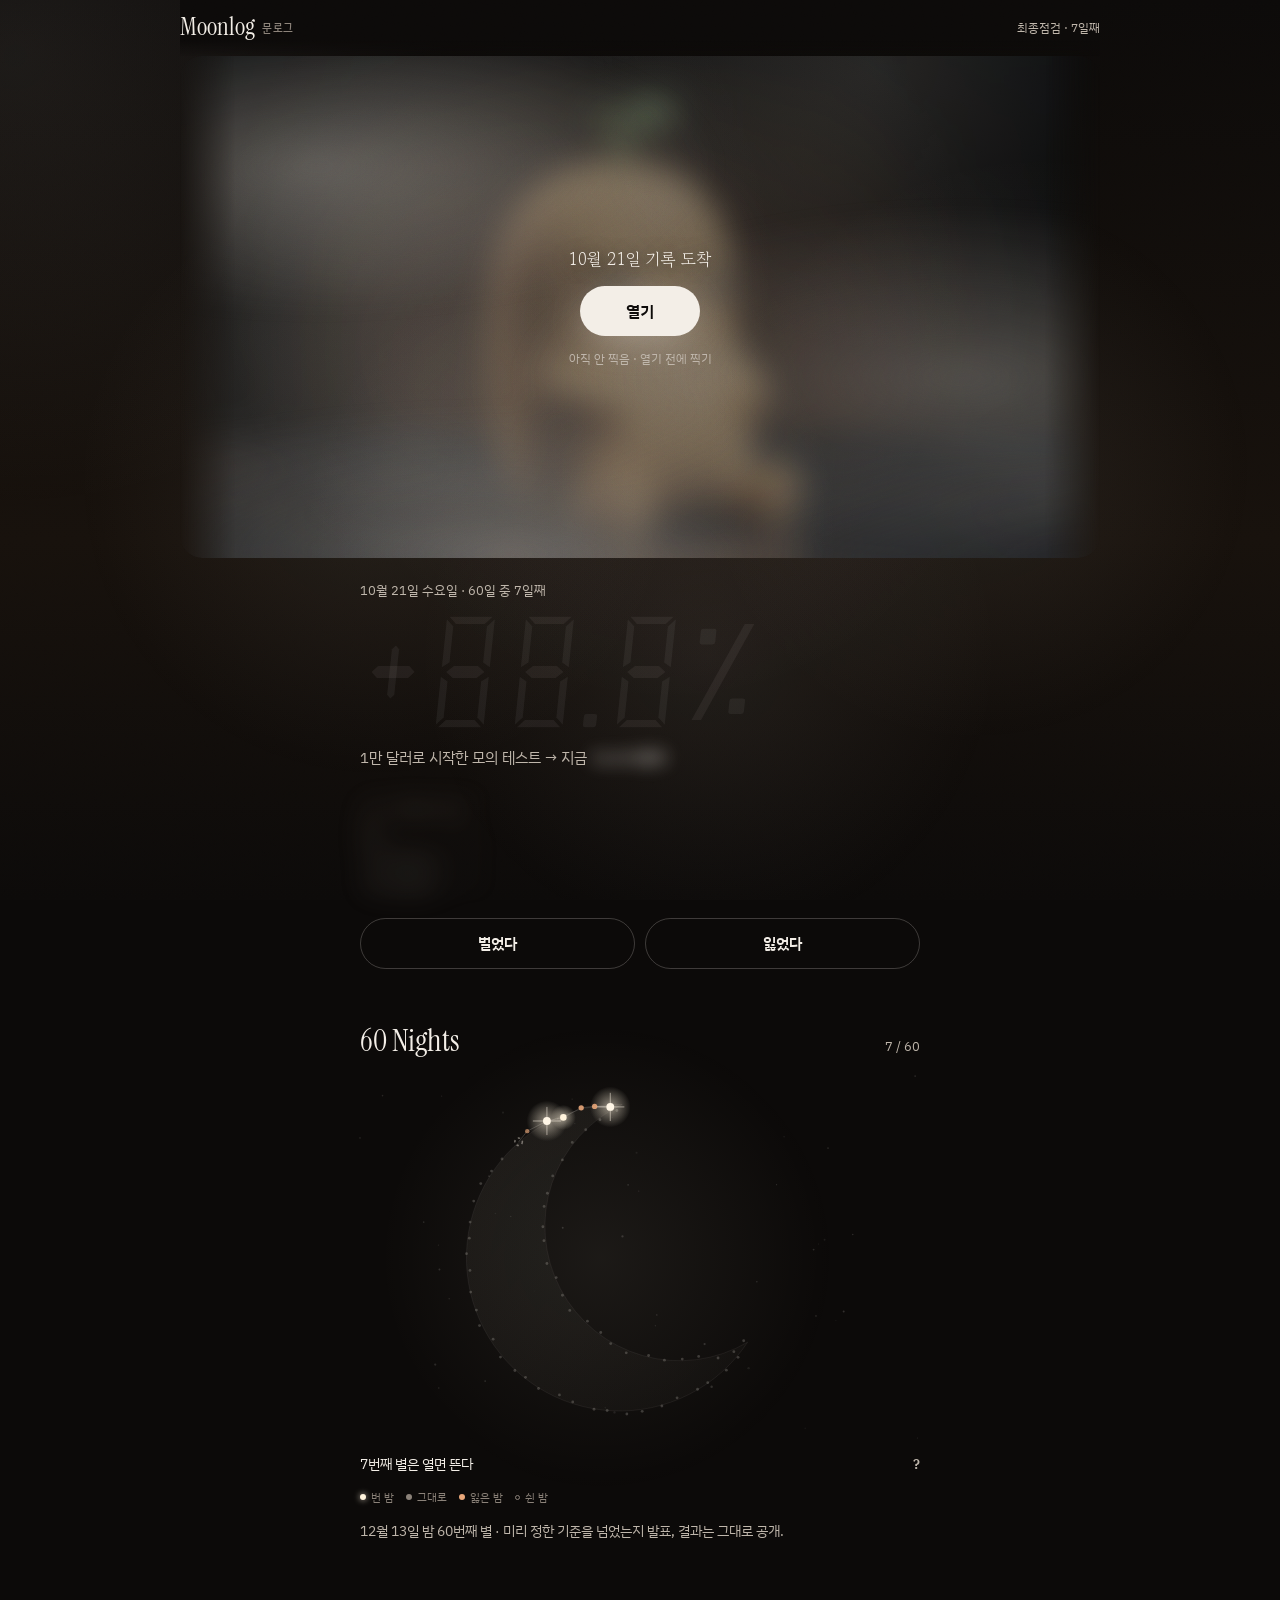
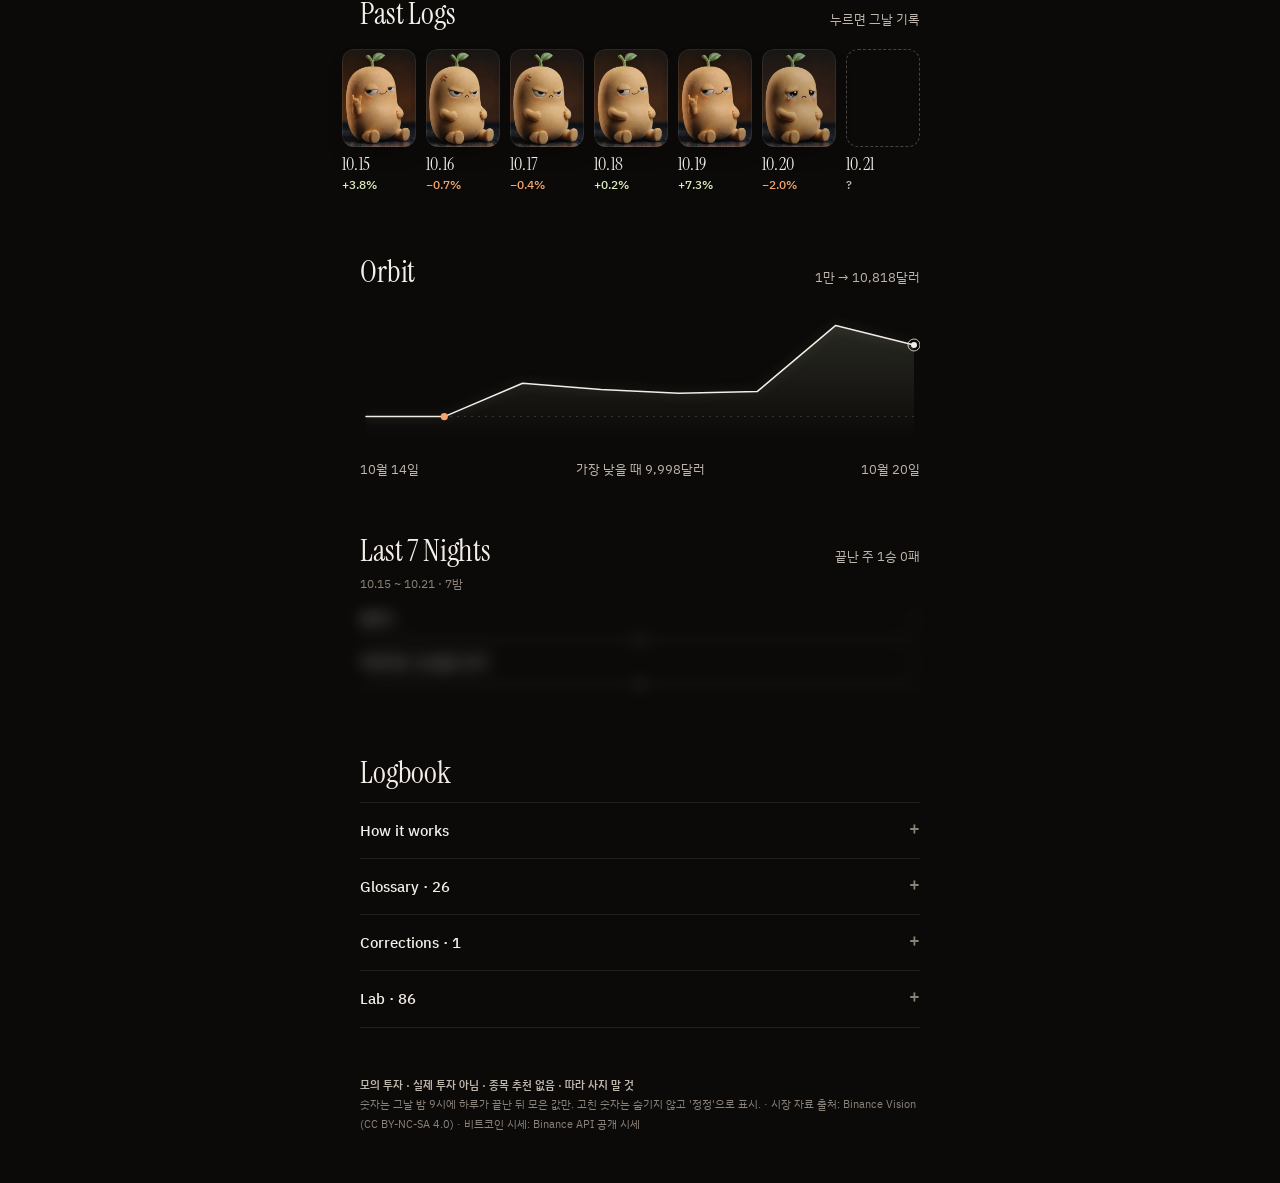
==== commit 72e9c16e: "public: nightly update" ====
--- a/index.html
+++ b/index.html
@@ -151,6 +151,8 @@
   // 캡션 아래 한 줄은 수 없이(디자인 대조 ① — 띠의 준비 무리 칸 수와 어긋나지 않게. 기간은 알림 줄 날짜 범위가 말한다)
   prepGo: '준비 기간 보기', prepNote: '준비 기간 기록은 Past Logs 에', firstStar: d1 => `${d1} 밤에 첫 별`,
   prepTag: (a, b) => `준비 기간 · ${a}–${b}`, prepDay: n => `준비 기간 ${n}일째`,
+  // 모형 교체 알림 한 줄(오너 결정 2026-10-20 — 다시 세지 않고 기록을 잇는다). 정정이 아니다. 날짜는 공개 자료 summary.model_swap
+  swapNote: (d, when) => `${d} ${when}부터 모형이 거래소 공개 자료로 배운 것으로 바뀜. 기록은 이어짐.`,
   prepWhy: (d1, a, b) => `${d1} 밤부터 모형이 쓰는 자료를 공개 자료로 바꿔 60밤을 새로 센다. ${a}~${b}의 기록은 준비 기간으로 남긴다. ` +
                          '준비 기간 값은 바꾸지 않는다.',
 };
@@ -927,7 +929,9 @@
     `${t.alt ? `<small class="alt">${esc(TEXT.dictAlt)} · ${esc(t.alt)}</small>` : ''}</dd>`).join('') + '</dl>';
 }
 function renderFolds() {
-  const why = PREP && PREP.last ? `<p class="prepwhy">${esc(TEXT.prepWhy(md(PREP.day1), md(PREP.from), md(PREP.to)))}</p>` : '';
+  const swap = D.summary && D.summary.model_swap;
+  const why = (swap ? `<p class="prepwhy" id="swapNote">${esc(TEXT.swapNote(md(swap.date), hourWord(swap.hh)))}</p>` : '') +
+    (PREP && PREP.last ? `<p class="prepwhy">${esc(TEXT.prepWhy(md(PREP.day1), md(PREP.from), md(PREP.to)))}</p>` : '');
   let html = fold(TEXT.howTitle, `${why}<p>${esc(TEXT.how)}</p>`, 'how');
   html += fold(TEXT.dictTitle(DICT.length), dictHtml(), 'dict');
   // 정정은 지우지 않고 모아 둔다(정정 규약). 작업 로그(밤 정리 세 줄)는 거래 기록이 아니라 뺐다(글규칙 데이터우선 1절)
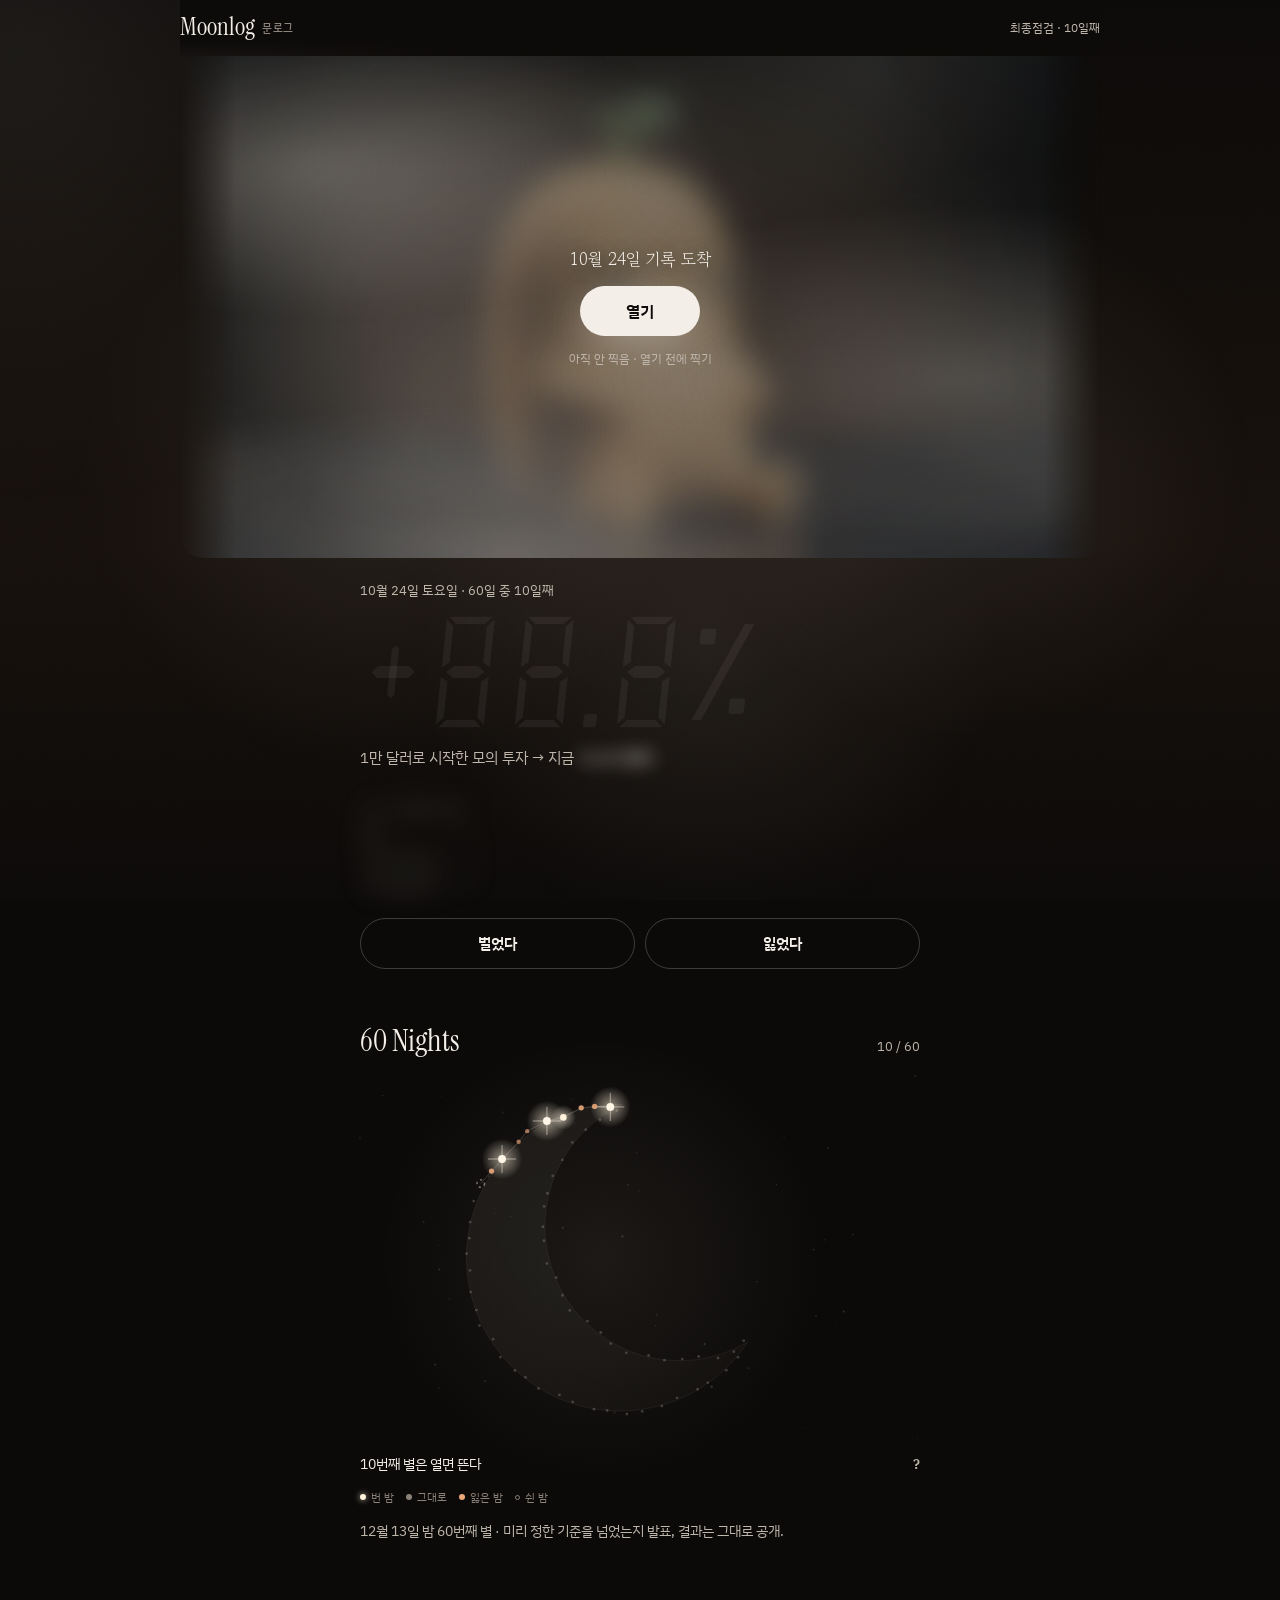
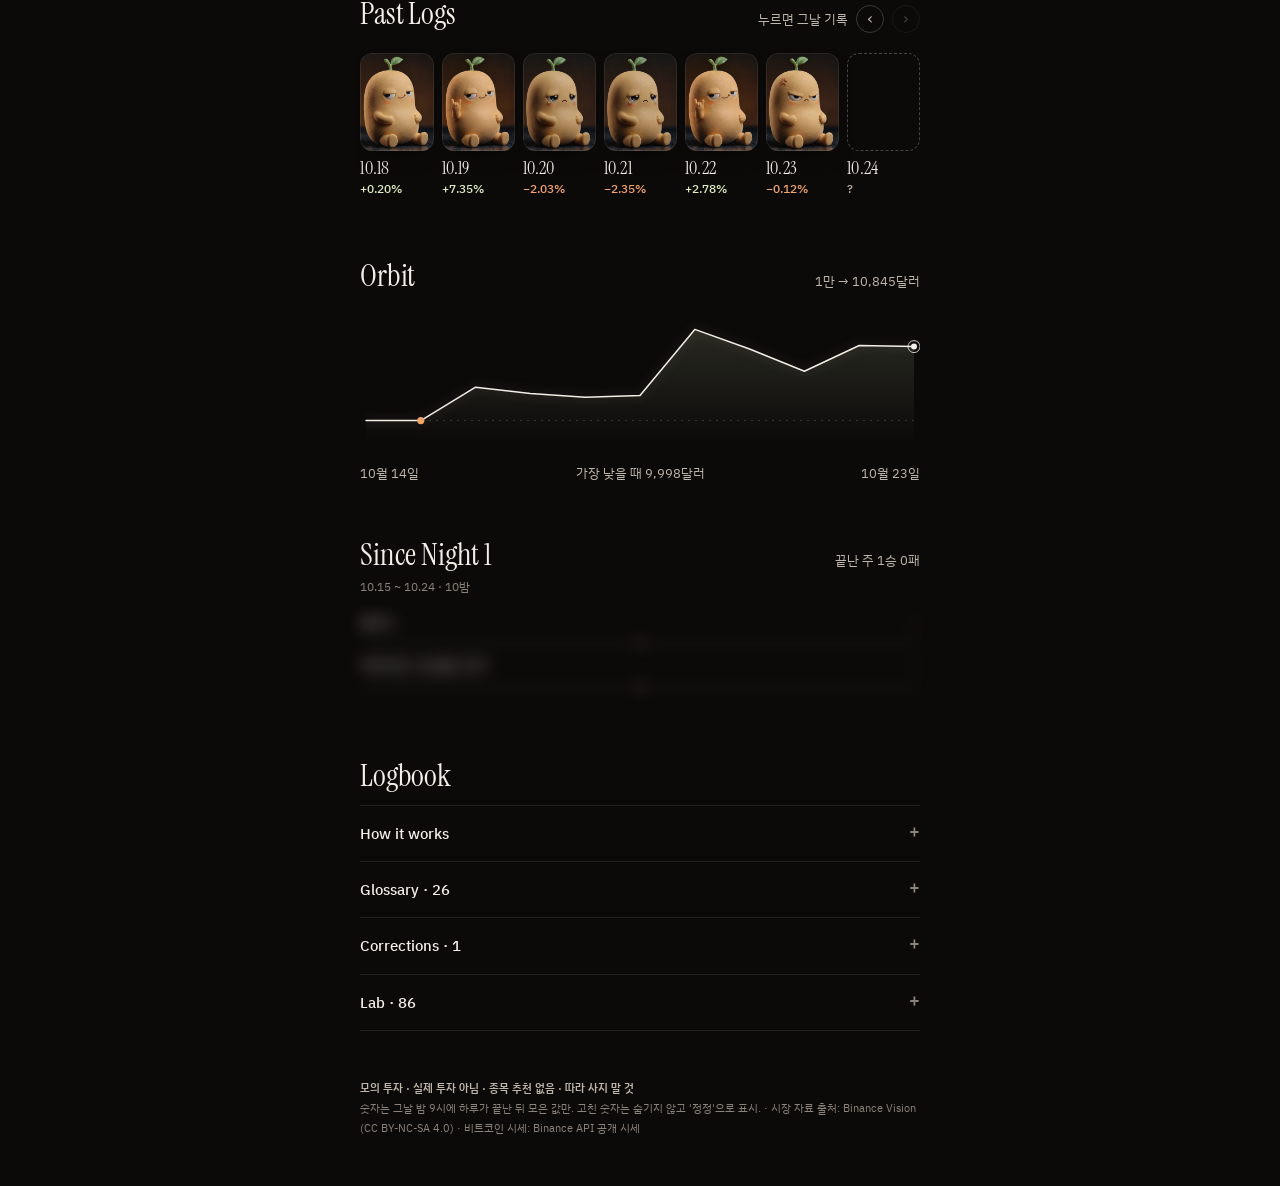
==== commit fcece68c: "public: nightly update" ====
--- a/index.html
+++ b/index.html
@@ -44,7 +44,7 @@
     </section>
 
     <section class="sec" id="nightsSec" hidden>
-      <div class="row"><h2>Past Logs</h2><span>누르면 그날 기록</span></div>
+      <div class="row"><h2>Past Logs</h2><div class="pgnav"><span>누르면 그날 기록</span><button class="pg" id="nightsPrev" type="button" aria-label="지난 일곱 밤">‹</button><button class="pg" id="nightsNext" type="button" aria-label="다음 일곱 밤">›</button></div></div>
       <div class="nights" id="nights"></div>
     </section>
 
@@ -107,7 +107,7 @@
 const TEXT = {
   failed: '자료를 못 읽음 · 잠시 뒤 다시 열기',
   // 공개 낱말은 '모의'(오너 · 디자인 모의표현 지시 · 기획 승인 2026-10-20) — 머리 줄은 '최종점검'
-  prestart: '모의 테스트 시작 전', topDay: n => `최종점검 · ${n}일째`, topPre: '최종점검 시작 전',
+  prestart: '모의 투자 시작 전', topDay: n => `최종점검 · ${n}일째`, topPre: '최종점검 시작 전',
   nextAt: '다음 기록 밤 9시 20분',
   worstNone: '시작 아래로 내려간 적 없음',
   waitHead: '다음 기록까지',
@@ -124,7 +124,8 @@
   // 60 Nights 아래 한 줄(오너 글규칙 '짧게' — 디자인 다듬기 2026-10-20). 날을 모르면(시즌 전) 날 없이
   finale: (n, when) => `${when ? `${when} 밤 ${n}번째 별` : `${n}번째 별이 뜨는 밤`} · 미리 정한 기준을 넘었는지 발표, 결과는 그대로 공개.`,
   extended: '연장전',
-  weeksTitle: 'Last 7 Nights', kong: '문로그', btcName: '비트코인 그냥 들고 있기', btcNone: '비트코인 시세 못 받음.',
+  // 시작부터(Since Night 1 — 오너 10-24 '처음 시작일부터 지금까지', 디자인 지시 B). 영문 머리는 장식
+  weeksTitle: 'Since Night 1', kong: '문로그', btcName: '비트코인 그냥 들고 있기', btcNone: '비트코인 시세 못 받음.',
   finWeeks: '끝난 주', nightsWord: '밤',
   howTitle: 'How it works',
   ledgerHead: 'LOG · 어젯밤 9시보다',  // 높았을 때 · 낮았을 때가 무엇과 견준 값인지(디자인 대조 2026-10-19 · 영문 제목 A)
@@ -141,9 +142,8 @@
   fixWord: '정정',
   counter: '방문 수만 셈(쿠키 없음)',
   veil: d => `${d} 기록 도착`,
-  // 최근 n밤 판정 한 줄(디자인 7밤 지시 — 데이터 우선 꼴). 차이 0.05%p 안은 비슷함. 밤 수는 범위 줄과 같은 last7.nights
-  // (시즌이 7밤보다 짧으면 '최근 5밤은 …' — 기획 2026-10-20)
-  duelNear: n => `최근 ${n}밤은 비슷함.`, duelLead: (who, n) => `최근 ${n}밤은 ${who} 앞섬.`,
+  // 시작부터 판정 한 줄(디자인 지시 B — 데이터 우선 꼴). 차이 0.05%p 안은 비슷함. 밤 수는 범위 줄에만(since_start.nights)
+  sinceNear: '시작부터 비슷함.', sinceLead: who => `시작부터 ${who} 앞섬.`,
   // 60밤 다시 시작(오너 결정 2026-10-20 · 디자인 지시 다시시작) — 준비 기간은 시즌 수에 안 들어간다. 데이터 우선 꼴, 'API' 같은 말 없이
   prepWord: '준비 기간', prepTop: (n, last) => `준비 기간 ${n}일째${last ? ' · 내일부터 1일째' : ''}`,
   prepLastBar: d1 => `준비 기간 마지막 밤 · ${d1} 밤부터 60밤을 새로 센다`,
@@ -161,7 +161,7 @@
    `alt`(흔히 부르는 말)만 바깥 말을 쓴다 — words.md 검사의 예외 칸, 작게. `rule` 은 규칙 숫자를 말하는 줄(흐린 꼬리표) —
    숫자는 시험이 사양(live.futures_paper.spec)과 맞춘다. 표제 '60 Nights' 는 소제목과 같은 낱말이다(영문 제목 지시 A) */
 const DICT = [
-  {w: '모의 테스트', d: '진짜 돈 대신 장부 속 숫자로 사고팔아 보는 것이다.', alt: '페이퍼 트레이딩'},
+  {w: '모의 투자', d: '진짜 돈 대신 장부 속 숫자로 사고팔아 보는 것이다.', alt: '페이퍼 트레이딩'},
   {w: '가장 많이 빠졌을 때', d: '제일 높았던 때에서 제일 낮았던 때까지 빠진 만큼이다.', alt: 'MDD · 최대 낙폭'},
   {w: '시작부터', d: '첫날 1만 달러와 견줘서 지금 얼마나 늘었는지 줄었는지를 나타낸다.', alt: '누적 수익률'},
   {w: '오를 쪽 · 내릴 쪽', d: '값이 오르면 버는 자리와, 값이 내리면 버는 자리다.', alt: '롱 · 숏'},
@@ -172,7 +172,7 @@
   {w: '바로 사고판 주문', d: '지금 있는 값에 바로 사고파는 주문이다. 빠르지만 조금 비싸다.', alt: '시장가 · 테이커'},
   {w: '선물 이자', d: '선물을 들고 있으면 8시간마다 오가는 작은 돈이다. 받을 때도 낼 때도 있다.', alt: '펀딩비'},
   {w: '몇 배로 걸기', d: '가진 돈보다 크게 거는 것이다. 크게 벌 수도, 크게 잃을 수도 있다. ' +
-     '모의 테스트의 규칙상 가진 돈의 1.5배까지만 건다. 빌린 돈이 아니라, 거는 비율의 상한이다.', alt: '레버리지', rule: true},
+     '모의 투자의 규칙상 가진 돈의 1.5배까지만 건다. 빌린 돈이 아니라, 거는 비율의 상한이다.', alt: '레버리지', rule: true},
   {w: '미리 정한 규칙', d: '시험하기 전에 "이렇게 하고, 이러면 기준을 넘은 것"을 먼저 적어 두는 것이다.', alt: '사전등록'},
   {w: '지난 자료로 해 본 시험', d: '이 규칙이 그때 있었으면 어땠을지 옛 자료로 돌려 보는 것이다.', alt: '백테스트'},
   {w: '안 본 구간', d: '규칙을 만들 때 일부러 안 본 기간이다. 거기서도 되면 조금 더 믿는다.', alt: '홀드아웃 · 아웃오브샘플'},
@@ -193,8 +193,9 @@
 const $ = s => document.querySelector(s);
 const esc = s => String(s ?? '').replace(/[&<>"]/g, c => ({'&': '&amp;', '<': '&lt;', '>': '&gt;', '"': '&quot;'}[c]));
 const pct = (x, d = 1) => x == null ? '—' : (x > 0 ? '+' : x < 0 ? '−' : '+') + Math.abs(x).toFixed(d) + '%';
-const places = x => x != null && Math.abs(x) <= FLAT ? 2 : 1;     // 그대로인 날은 소수 둘째 자리까지
-const pctOf = x => x == null ? '쉼' : pct(x, places(x));
+/* 하루 % — 공개 자료가 원값에서 둘째 자리로 한 번 반올림한 값을 **그대로** 보인다(toFixed(2) 는 끝 0 채움뿐).
+   화면이 한 자리로 다시 줄이면 x.x5 에서 원값과 반대로 내려갔다 — 10-19 원값 +7.3503% 가 +7.3% 로(기획 결정 (가) 2026-10-24) */
+const pctOf = x => x == null ? '쉼' : pct(x, 2);
 const tone = w => w === 'clear' || w === 'clear_star' ? 'up' : w === 'rain' || w === 'storm' ? 'down' : 'flat';
 const md = s => { const m = String(s || '').match(/^(\d{4})-(\d{2})-(\d{2})$/); return m ? `${+m[2]}월 ${+m[3]}일` : ''; };
 const dow = s => DAYS[new Date(s + 'T00:00:00Z').getUTCDay()];
@@ -469,7 +470,7 @@
 function moneyLine(m, withToday, bold = true, cls = '', w = MONEY_WORDS.today) {
   if (!m) return '';
   const B = (x, c = '') => bold ? `<b${c ? ` class="${c}"` : ''}>${x}</b>` : x;
-  return `${esc(usdWord(m.start))}로 시작한 모의 테스트 → ${w[0]} ${B(esc(usdWord(m.now)))}` +
+  return `${esc(usdWord(m.start))}로 시작한 모의 투자 → ${w[0]} ${B(esc(usdWord(m.now)))}` +
          (withToday ? `<span class="m-sep"> · </span><span class="m-today">${w[1]} ${B(esc(usdSigned(m.today)), cls)}</span>` : '');
 }
 const todayCls = row => row.change_pct == null || tone(row.weather) === 'flat' ? '' : tone(row.weather);
@@ -841,10 +842,20 @@
   else n.scrollLeft += sel.getBoundingClientRect().left - n.getBoundingClientRect().left - (n.clientWidth - sel.offsetWidth) / 2;   // 고른 날을 가운데로
   nightsEdge();
 }
-/* 띠가 맨 앞(넘칠 때만)인가 — 준비 무리가 있으면 그때 왼쪽 페이드를 걷는다(CSS .has-prep.at-start) */
+/* 띠의 끝 — 맨 앞이면 ‹, 맨 끝(오늘)이면 › 를 흐리게(컴퓨터 화살표 · 지난 로그 7칸 지시 A). 넘치지 않으면 둘 다 흐리다 */
 function nightsEdge() {
   const n = $('#nights');
-  if (n) n.classList.toggle('at-start', n.scrollLeft <= 1 && n.scrollWidth > n.clientWidth + 1);
+  if (!n) return;
+  const max = n.scrollWidth - n.clientWidth;
+  $('#nightsPrev').disabled = n.scrollLeft <= 1;
+  $('#nightsNext').disabled = n.scrollLeft >= max - 1;
+}
+/* ‹ › — 보이는 칸 수만큼(컴퓨터 7) 넘긴다. 한 번에 넘기는 폭 = 띠 안 너비 + 칸 사이 하나 = 일곱 칸과 그 사이 일곱 */
+function nightsPage(dir) {
+  const n = $('#nights'), cs = getComputedStyle(n);
+  const step = n.clientWidth - parseFloat(cs.paddingLeft) - parseFloat(cs.paddingRight) + parseFloat(cs.columnGap);
+  n.scrollBy({left: dir * step, behavior: reduced() ? 'auto' : 'smooth'});
+  nightsEdge();                       // 바로 넘긴 때(움직임 줄이기)는 scroll 이벤트를 기다리지 않고 끝 흐림을 맞춘다
 }
 /* 캡처만(#to=…) — 그 칸으로 내려가되 붙박이 머리 줄 높이만큼 덜 내려 제목이 머리 줄 밑에 숨지 않게 */
 const capScroll = el => setTimeout(() => window.scrollTo(0, el.getBoundingClientRect().top + window.scrollY - 64), 400);
@@ -879,7 +890,7 @@
   g += `<circle class="ring" cx="${ex}" cy="${ey}" r="6" fill="none" stroke="#f3eee7" stroke-width=".8"></circle>` +
        `<circle class="now" cx="${ex}" cy="${ey}" r="3" fill="#f3eee7"></circle>`;
   svg.innerHTML = g;
-  svg.setAttribute('aria-label', `시작 뒤 ${rows.length}일 동안의 모의 테스트 흐름`);
+  svg.setAttribute('aria-label', `시작 뒤 ${rows.length}일 동안의 모의 투자 흐름`);
   $('#chartMoney').innerHTML = (PREP_MODE ? `<em class="ptag2">${esc(TEXT.prepWord)}</em>` : '') +
                                 esc(`${short(s.start_usd)} → ${short(vals[n])}달러`);
   $('#chartLow').textContent = min < s.start_usd ? `가장 낮을 때 ${short(min)}달러` : TEXT.worstNone;
@@ -892,21 +903,25 @@
 const mdDot = s => { const m = String(s || '').match(/^\d{4}-(\d{2})-(\d{2})$/); return m ? `${+m[1]}.${+m[2]}` : ''; };
 const rangeText = L => `${mdDot(L.from)} ~ ${mdDot(L.to)} · ${L.nights}${TEXT.nightsWord}`;
 function renderDuel() {
-  const el = $('#duel'), wk = (D.weeks && D.weeks.rows) || [], L = D.weeks && D.weeks.last7;
+  const el = $('#duel'), wk = (D.weeks && D.weeks.rows) || [], L = D.weeks && D.weeks.since_start;
   if (!L) { el.hidden = true; return; }
-  // 열기 전(도착)엔 7밤 % · 막대 · 판정 글을 비운다 — 7밤엔 그날 결과가 들어 있다. 끝난 주도 어제까지 끝난 것만 센다
+  // 섹션 꼴은 최근 7밤 그대로, 세는 창만 시작부터(디자인 10-24 — 오너 '내가 시킨 것만'. 숫자 여섯 칸은 뺐다)
+  // 열기 전(도착)엔 % · 막대 · 판정 글을 비운다 — 그날 결과가 들어 있다. 끝난 주도 어제까지 끝난 것만 센다
   // (일요일엔 오늘 끝나는 주가 그날 결과로 갈린다) — 감사 · 기획 2026-10-19 '도착에 그날 수가 한 글자도 없다'
   const veil = STATE === 'arrived', asOf = D.summary.as_of, upTo = veil ? addDays(asOf, -1) : asOf;
   const done = r => addDays(r.week_start, 6) <= upTo;
   const fin = wk.filter(r => done(r) && r.kong_pct != null && r.btc_pct != null);
   const wins = fin.filter(r => r.kong_pct > r.btc_pct).length, loss = fin.filter(r => r.kong_pct < r.btc_pct).length;
-  const bar = p => p == null || veil ? '' : `<i class="${p >= 0 ? 'up' : 'down'}" style="${p >= 0 ? 'left' : 'right'}:50%;width:${Math.min(48, Math.abs(p) * 25).toFixed(1)}%"></i>`;
   const cls = p => p == null || veil ? 'flat' : p > FLAT ? 'up' : p < -FLAT ? 'down' : 'flat';
-  const pctV = p => veil || p == null ? '—' : pct(p);
+  const pctV = p => veil || p == null ? '—' : pct(p, 2);     // 받은 둘째 자리 그대로(다시 반올림하지 않는다 · 기획 결정 (가))
   const m = L.moonlog_pct, b = L.btc_pct;
+  // 막대 눈금 — 두 값 중 |%| 가 큰 쪽이 끝까지(48%), 작은 쪽은 그 비율대로. 둘 다 0 이면 막대 없음
+  // (디자인 10-24 — 시작부터 값은 60밤 동안 커지니 고정 눈금이면 두 막대가 같이 끝까지 차서 못 견준다)
+  const top = Math.max(0, ...[m, b].filter(p => p != null).map(Math.abs));
+  const bar = p => p == null || veil || !top ? '' : `<i class="${p >= 0 ? 'up' : 'down'}" style="${p >= 0 ? 'left' : 'right'}:50%;width:${(48 * Math.abs(p) / top).toFixed(1)}%"></i>`;
   // 비트코인 값이 없을 때만 '시세 못 받음'(문로그 값이 빈 것을 비트코인 탓으로 말하지 않게)
-  let say = b == null ? TEXT.btcNone : m == null ? '' : Math.abs(m - b) < 0.05 ? TEXT.duelNear(L.nights)
-    : TEXT.duelLead(m > b ? TEXT.kong : TEXT.btcName, L.nights);
+  let say = b == null ? TEXT.btcNone : m == null ? '' : Math.abs(m - b) < 0.05 ? TEXT.sinceNear
+    : TEXT.sinceLead(m > b ? TEXT.kong : TEXT.btcName);
   if (veil) say = '';
   const ptag = PREP_MODE ? `<em class="ptag2">${esc(TEXT.prepWord)}</em>` : '';
   el.innerHTML = `<div class="row"><h2>${esc(TEXT.weeksTitle)}</h2><span>${ptag}${fin.length ? `${esc(TEXT.finWeeks)} ${wins}승 ${loss}패` : ''}</span></div>` +
@@ -1100,6 +1115,9 @@
   if (row) showPast(row); else toToday();
 });
 $('#nights').addEventListener('scroll', nightsEdge, {passive: true});
+$('#nightsPrev').addEventListener('click', () => nightsPage(-1));
+$('#nightsNext').addEventListener('click', () => nightsPage(1));
+window.addEventListener('resize', nightsEdge);
 $('#constel').addEventListener('click', showStar);
 $('#constel').addEventListener('keydown', e => { if ((e.key === 'Enter' || e.key === ' ') && e.target.getAttribute('data-star')) { e.preventDefault(); showStar(e); } });
 document.addEventListener('visibilitychange', () => {
--- a/assets/site.css
+++ b/assets/site.css
@@ -100,7 +100,7 @@
             box-shadow: 0 0 0 4px color-mix(in srgb, currentColor 18%, transparent); }
 .up { color: var(--up); } .down { color: var(--down); } .flat { color: var(--ink-2); }
 .blur { filter: blur(14px); opacity: .7; user-select: none; }
-/* 도착의 금액 줄 — 숫자만 흐리게. '1만 달러로 시작한 모의 테스트' 는 첫 화면에서 읽혀야 한다(기획 조건 ② — '최종점검' 과 '모의' 가
+/* 도착의 금액 줄 — 숫자만 흐리게. '1만 달러로 시작한 모의 투자' 는 첫 화면에서 읽혀야 한다(기획 조건 ② — '최종점검' 과 '모의' 가
    접지 않은 첫 화면에 같이). 숫자는 전날 끝 값이라 누설은 아니지만 흐림의 결은 그대로 */
 .money.blur { filter: none; opacity: 1; }
 .money.blur b { filter: blur(9px); opacity: .7; }
@@ -161,18 +161,20 @@
 .skykey .k3 { background: #e9a77a; } .skykey .k4 { border: 1px solid #8b8279; width: 5px; height: 5px; }
 
 /* Past Logs — 필름 띠(디자인 지시 C++ · 시안 15판): 칸 상자 없이 밤마다 세로 사진 한 장 + 날짜(세리프 숫자) + 퍼센트.
-   섹션 폭 밖 화면 끝까지 흐르고(폰은 여백 16px 만큼, 컴퓨터는 가운데 칸 밖까지 — 더 많이 보인다) 옆으로 한 장씩 멈춘다.
-   처음엔 맨 끝(오늘). 위 6px 는 고른 칸 outline(3 + 1.5px)이 넘기기 칸에 잘리지 않게. 칸이 통째로 단추(지시 C).
-   왼쪽 끝은 지난 날이 어둠 속으로 흘러가듯 페이드(폰 40px · 컴퓨터 18%) — 오른쪽(오늘 쪽)은 가리지 않는다(디자인 다듬기) */
-.nights { display: flex; gap: 10px; overflow-x: auto; scroll-snap-type: x mandatory; scrollbar-width: none;
-          margin-inline: calc(50% - 50vw); padding: 6px calc(50vw - 50%); scroll-padding-inline: calc(50vw - 50%); --fade: 40px;
-          -webkit-mask-image: linear-gradient(to right, transparent 0, #000 var(--fade));
-          mask-image: linear-gradient(to right, transparent 0, #000 var(--fade)); }
+   본문 칸 안에 가둔다 — 띠의 왼쪽 · 오른쪽 끝이 제목 · 위 섹션과 같은 선이고 페이드는 없다(오너 2026-10-24 "칸 맞춰서 딱 7개",
+   지난 로그 7칸 지시 A). 보이는 칸: 폰 5 · 컴퓨터 7. 칸 너비 = (띠 안 너비 − 칸 사이 × (n−1)) ÷ n 이라 잘린 칸이 없다 —
+   띠가 크기 셈 칸(container)이라 100cqw 가 띠 안 너비이고, 준비 기간 무리 안 칸도 같은 너비를 받는다.
+   옆으로 한 칸씩 멈추고(scroll-snap) 처음엔 맨 끝(오늘)이 오른쪽 끝 칸. 칸이 통째로 단추(지시 C).
+   위 6px · 옆 5px 는 고른 칸 outline(3 + 1.5px)이 넘기기 칸에 잘리지 않게 — 옆 5px 는 바깥 여백 −5px 로 되돌려 선을 맞춘다
+   (칸 사이 8px 가 5px 보다 넓어 그 틈으로 옆 칸이 비치지 않는다) */
+.nights { --n: 5; --g: 8px; --cw: calc((100cqw - (var(--n) - 1) * var(--g)) / var(--n)); container-type: inline-size;
+          display: flex; gap: var(--g); overflow-x: auto; scroll-snap-type: x mandatory; scrollbar-width: none;
+          margin-inline: -5px; padding: 6px 5px; scroll-padding-inline: 5px; }
 .nights::-webkit-scrollbar { display: none; }
-.night { flex: 0 0 74px; scroll-snap-align: start; display: flex; flex-direction: column; align-items: flex-start; padding: 0;
+.night { flex: 0 0 var(--cw); scroll-snap-align: start; display: flex; flex-direction: column; align-items: flex-start; padding: 0;
          border: 0; background: none; font: inherit; color: var(--ink-2); text-align: left; cursor: pointer; }
-/* 그날 얼굴 — 세로 74×98 · 둥글기 12 · 콩 전신이 들어오게(auto 124% · 52% 60%). 도착의 오늘은 같은 크기의 점선 빈 틀 */
-.thumb, .frame { display: block; width: 74px; height: 98px; border-radius: 12px; }
+/* 그날 얼굴 — 칸 너비 · 세로 3:4 · 둥글기 12 · 콩 전신이 들어오게(auto 124% · 52% 60%). 도착의 오늘은 같은 크기의 점선 빈 틀 */
+.thumb, .frame { display: block; width: 100%; aspect-ratio: 3 / 4; border-radius: 12px; }
 .thumb { background-color: #1d1712; background-repeat: no-repeat; background-size: auto 124%; background-position: 52% 60%;
          box-shadow: inset 0 0 0 1px rgba(243,238,231,.08), 0 10px 24px -14px rgba(0,0,0,.9); transition: transform .25s ease; }
 .thumb.dim { filter: brightness(.7); }   /* 쉰 칸 — 밝기만 낮춘다(3판-b · C++, 채도는 그대로) */
@@ -184,16 +186,20 @@
 /* 보이는 날(오늘 · 고른 날) — 사진에 크림 outline 1.5px · 3px 띄움 */
 .night[aria-current="true"] .thumb { outline: 1.5px solid var(--ink); outline-offset: 3px; }
 /* 준비 기간 무리(60밤 다시 시작 3절) — 맨 왼쪽 · 첫 칸 위 꼬리표 11px 흐리게 · 사진 0.55 · % 는 손익 색 대신 흐린 크림(시즌 수 밖 표시).
-   무리와 시즌 무리 사이 세로 선 1px · 크림 14% · 사진 높이, 여백 14px(띠 사이 10 + 4) */
+   무리와 시즌 무리 사이 세로 선 1px · 크림 14% · 사진 높이. 선은 칸 사이 한가운데에 서고 **자리를 먹지 않는다**(바깥 여백 −(칸 사이+1)/2) —
+   자리를 먹으면 선이 보이는 동안 일곱째 칸이 잘린다(지난 로그 7칸 지시 A · 잘린 칸 0) */
 .nights.has-prep { padding-top: 24px; }
-.prepgrp { position: relative; display: flex; gap: 10px; flex: 0 0 auto; }
+.prepgrp { position: relative; display: flex; gap: var(--g); flex: 0 0 auto; }
 .prepgrp .ptag { position: absolute; top: -20px; left: 0; font-size: 11px; line-height: 1; color: var(--muted); white-space: nowrap; }
 .night.prep .thumb { opacity: .55; }
 .night.prep[aria-current="true"] .thumb { opacity: 1; }   /* 고른 준비 기간 칸 — 흐리면 크림 outline 도 같이 흐려진다(디자인창2) */
-/* 준비 무리가 있는 띠를 맨 앞까지 넘기면 왼쪽 페이드를 걷는다 — 더 지난 날이 없고, 페이드가 꼬리표 첫 글자를 덮는다(디자인창2) */
-.nights.has-prep.at-start { -webkit-mask-image: none; mask-image: none; }
 .night.prep b.pm { color: var(--muted); }
-.psep { flex: 0 0 1px; height: 98px; margin: 0 4px; background: rgba(243,238,231,.14); }
+.psep { flex: 0 0 1px; height: calc(var(--cw) * 4 / 3); margin-inline: calc((var(--g) + 1px) / -2); background: rgba(243,238,231,.14); }
+/* 컴퓨터 화살표 ‹ › — 제목 줄 '누르면 그날 기록' 옆 · 28px 원 · 테두리 크림 20%. 일곱 칸씩 넘기고 끝이면 흐리게. 폰은 숨긴다(스와이프) */
+.pgnav { display: flex; align-items: center; gap: 8px; }
+.pg { display: none; width: 28px; height: 28px; padding: 0 0 2px; border: 1px solid rgba(243,238,231,.2); border-radius: 50%;
+      background: none; color: var(--ink-2); font: inherit; font-size: 16px; line-height: 1; cursor: pointer; }
+.pg:disabled { opacity: .3; cursor: default; }
 .prepnote { margin: 6px 0 0; font-size: 12px; color: var(--muted); }
 .ptag2 { font-style: normal; font-size: 11px; color: var(--muted); margin-right: 8px; }
 .prepwhy { color: var(--ink-2); }
@@ -253,7 +259,8 @@
   .credit { left: calc(6% + 10px); }
   .m-sep, .m-today { display: inline; }
   .state, .rest { max-width: 560px; margin-inline: auto; width: 100%; }
-  .nights { --fade: 18%; }
+  .nights { --n: 7; }
+  .pg { display: inline-grid; place-items: center; }
 }
 /* 움직임 줄이기면 다 멈춘다(하늘은 한 장면만 그린다) · 숨긴 탭이면 멈춘다 */
 @media (prefers-reduced-motion: reduce) {
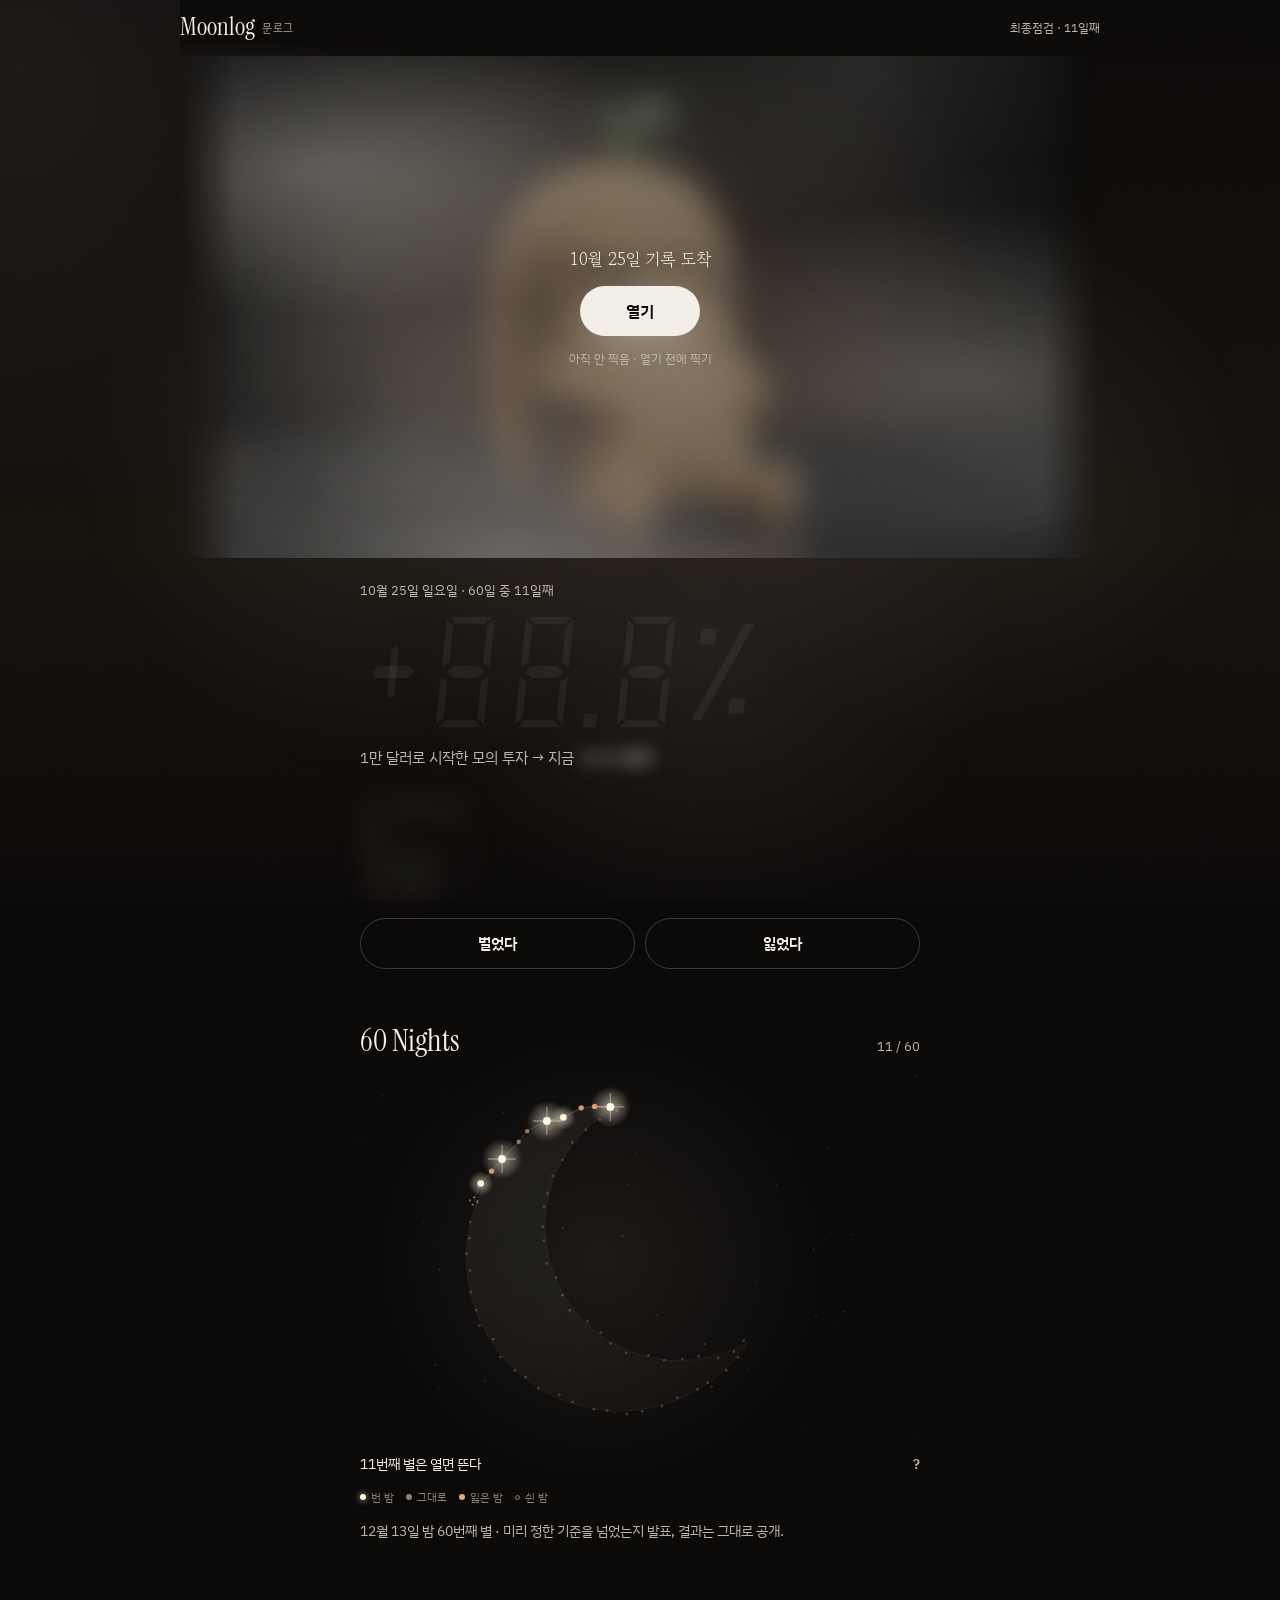
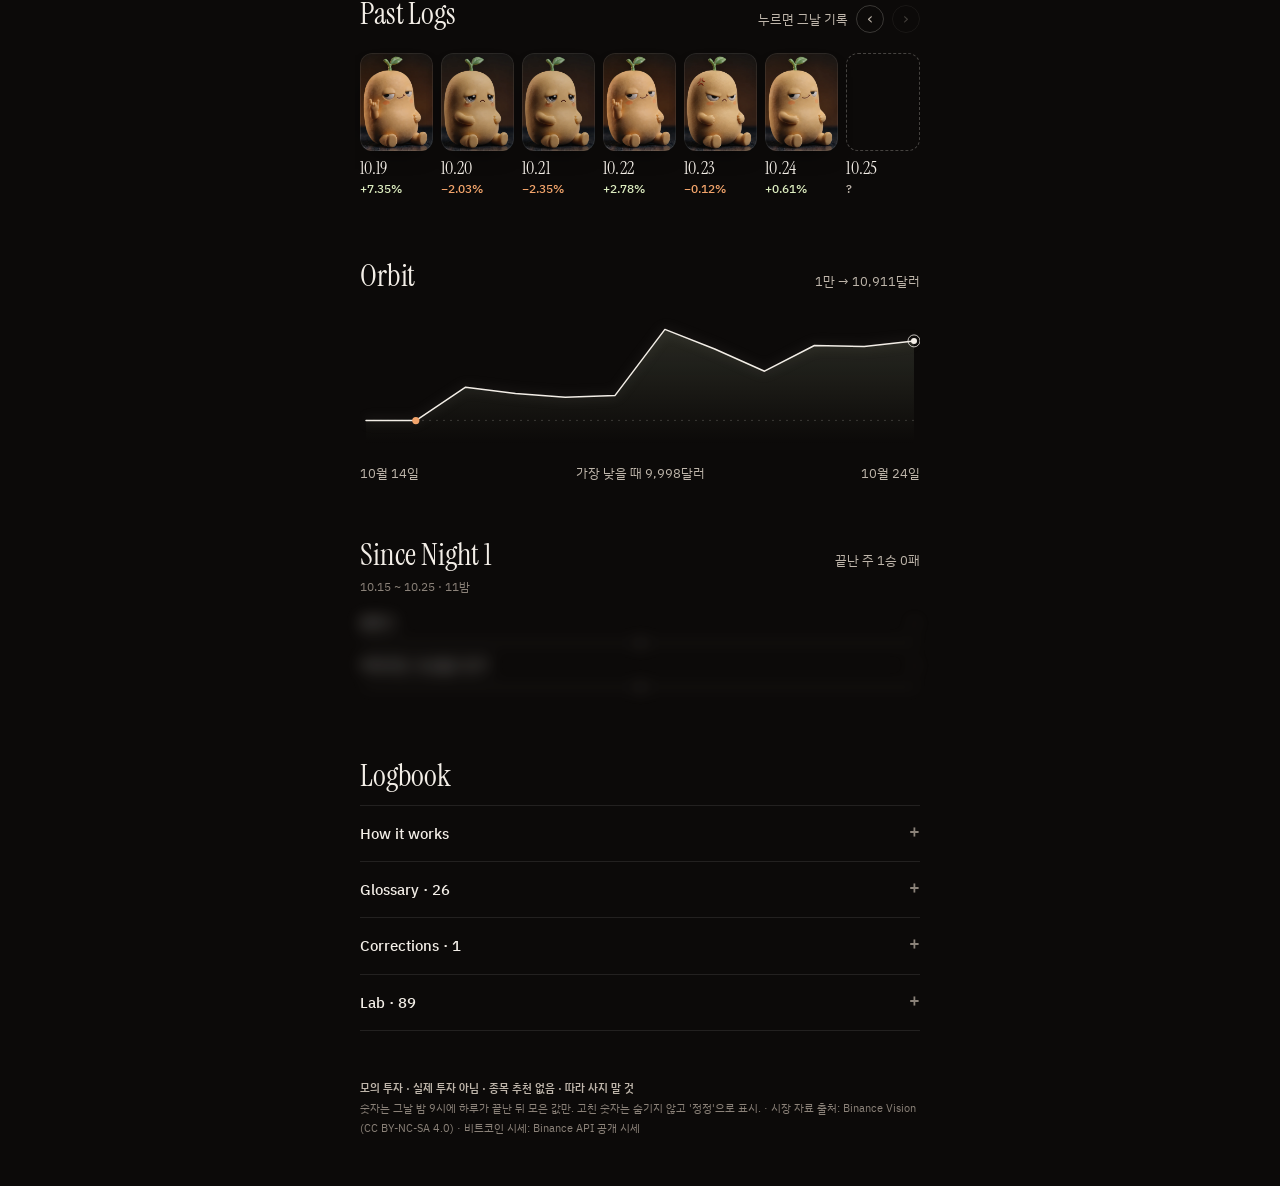
==== commit 4eaf40ae: "public: nightly update" ====
--- a/index.html
+++ b/index.html
@@ -7,7 +7,7 @@
 <meta name="description" content="Moonlog 문로그 — 밤마다 업데이트되는 모의 투자 기록. 매일 밤 9시 20분쯤 그날 기록이 도착한다. 실제 투자 아님 · 종목 추천 없음.">
 <link rel="preconnect" href="https://fonts.googleapis.com">
 <link rel="preconnect" href="https://fonts.gstatic.com" crossorigin>
-<link rel="stylesheet" href="https://fonts.googleapis.com/css2?family=Gowun+Batang:wght@400;700&family=IBM+Plex+Sans+KR:wght@400;500;600&family=Instrument+Serif&display=swap">
+<link rel="stylesheet" href="https://fonts.googleapis.com/css2?family=Gowun+Batang:wght@400;700&family=IBM+Plex+Mono:wght@400;500&family=IBM+Plex+Sans+KR:wght@400;500;600&family=Instrument+Serif&display=swap">
 <link rel="stylesheet" href="assets/site.css">
 </head>
 <body>
@@ -34,11 +34,14 @@
   <section class="state" id="state" aria-live="polite"></section>
 
   <div class="rest">
+    <section class="sec" id="verdict" data-words-allow="verdict" hidden></section><!-- 60밤 판정(디자인 판정 지시 2-2) — 판정 낱말이 없으면 비고 숨는다 -->
+
     <section class="sec" id="kongjari" hidden>
       <div class="row"><h2>60 Nights</h2><span id="starCount"></span></div>
       <div class="moon"><svg id="constel" viewBox="0 0 358 236" role="img"></svg></div><!-- 상자 없이 밤하늘 위에 바로(초승달 지시 B) -->
       <div class="cap" id="starCap" aria-live="polite"></div>
       <p class="prepnote" id="prepNote" hidden></p>
+      <p class="prepnote" id="moonNote" hidden></p>
       <div class="skykey"><i class="k1"></i>번 밤<i class="k2"></i>그대로<i class="k3"></i>잃은 밤<i class="k4"></i>쉰 밤</div>
       <p class="sub" id="finale"></p>
     </section>
@@ -71,6 +74,9 @@
 const SITE_NAME_EN = 'Moonlog';     // 글자표는 영문이 앞, 한글이 작게 따라온다(디자인 문로그 지시 2절)
 const HERO_FRAME = 'center';        // 3판 얼굴 다섯 장은 표식이 없다 — 가운데(52% 50%)로 자른다
 const INSTAGRAM_URL = '';           // 인스타 계정이 생기면 — 비면 바닥 위 한 줄을 숨긴다
+// 만든 곳 표식(GROO STUDIO · 디자인 판정 지시 4절) — 통합 사이트가 열린 뒤 기획 신호를 받고 'https://groostudio.com/' 을 넣는다.
+// 비면 바닥 맨 끝 표식을 만들지 않는다
+const STUDIO_URL = '';
 /* 방문 집계 — GoatCounter(쿠키 없음, 개인 정보 안 남김). 값은 오너가 만든 설정 값
    (예: https://<코드>.goatcounter.com/count). **비어 있으면 태그를 넣지 않는다.** */
 const GOATCOUNTER = '';
@@ -79,6 +85,7 @@
 /* 자료는 public/*.json 뿐이다 — tools.public_export 가 밤마다(21:20) 허용 목록만 담아 만든다(그날 밤 9시에 끝난 하루까지). */
 const FILES = ['site', 'summary', 'equity_daily', 'trades_daily', 'checks', 'thermometer', 'lab', 'diary', 'weeks', 'scene'];
 const SEASON_DAYS = 60;
+const SEASON_MAX = 90;               // 연장 끝(사전등록 5-1 — 300건 미만이면 300건까지, 길어도 90밤) · 보류 날짜 줄 '90일 중'
 const FLAT = 0.10, BIG = 1.00;      // 장면 값 문턱 — tools.public_export 의 FLAT·BIG 과 같아야 한다(시험)
 /* 이 기기에만 — 마지막으로 연 날 · 찍은 답(날짜별) · 맞힌 날 연속 · 연 날 연속 · 판정한 날마다 맞힘과 그때 연속(지난 기록 보기) */
 const KEYS = {opened: 'kong.opened', guess: 'kong.guess', gStreak: 'kong.guessStreak',
@@ -155,6 +162,45 @@
   swapNote: (d, when) => `${d} ${when}부터 모형이 거래소 공개 자료로 배운 것으로 바뀜. 기록은 이어짐.`,
   prepWhy: (d1, a, b) => `${d1} 밤부터 모형이 쓰는 자료를 공개 자료로 바꿔 60밤을 새로 센다. ${a}~${b}의 기록은 준비 기간으로 남긴다. ` +
                          '준비 기간 값은 바꾸지 않는다.',
+  // words-allow verdict — 60밤 판정 이름(통과 · 미달 · 보류)은 이 자리 안에서만(words.md 37행 예외 · 기획 10-24)
+  // 60밤 판정(디자인 판정 지시 2 · 3절 표 그대로) — 판정 낱말은 공개 자료의 영문(pass · fail · extended)이고 이름은 여기에만.
+  // 기준 문장은 사전등록 5-2 를 쉬운 말로 옮긴 고정 문구다. 수(40 · 95 · 300 · 60 · 90 · 30)는 시험이 사양 상수와 맞춘다
+  vTitle: 'Verdict',
+  vName: {pass: '통과', fail: '미달', hold: '보류'},
+  vLed: {pass: 'PASS', fail: 'FAIL', hold: 'HoLd'},
+  vSay: {pass: () => '미리 적은 기준 셋을 모두 넘었다.', fail: list => `기준 ${list} 넘지 못했다.`,
+         hold: d => `기준 ①의 평균 손익이 0 아래지만 크게 모자란 폭은 아님. 30밤 더 센 뒤 ${d}에 다시 판정.`},
+  vLaw: {pass: '통과해도 실제 투자로 이어지지 않는다.', fail: '미달이면 이 모형은 고치지 않고 끝낸다.',
+         hold: '다시 판정할 때까지 기록은 이어진다.'},
+  vGateHead: day => `기준 · 돌리기 전에 적어 둔 그대로 · 규칙 5판${day ? `(${day})` : ''}`,
+  vGate: ['거래 한 번당 평균 손익 · 지난 시험 값보다 크게 모자라지 않음', '가장 많이 빠졌을 때', '모형이 정한 대로 주문한 비율 · 95% 이상'],
+  vGate2Tail: '40% 안 · 파산 없음',
+  vMark: {pass: '넘음', fail: '못 넘음', hold: '보류'},
+  // 기준 셋 아래 — 60밤에 300건을 넘었으면 '넘어', 300건 연장 뒤(61~90밤)면 '채워'(디자인 2-6 · 기획 10-24)
+  vFoot: (n, nights) => nights > 60 ? `정리 ${n}건 · 300건을 채워 ${nights}밤에 판정` : `정리 ${n}건 · 300건을 넘어 ${nights}밤에 판정`,
+  vFootAgain: (n, d) => `정리 ${n}건 · ${d} 보류 뒤 30밤 더 세어 판정`,
+  vRecHead: '기준 아님 · 적어 두는 값',
+  vBarDue: n => `${n}밤 판정 · 열면 보임`, vBarNight: (n, name) => `${n}밤 판정 · ${name}`, vGo: '판정 보기',
+  vBarAgainDue: '다시 판정 · 열면 보임', vBarAgain: name => `다시 판정 · ${name}`,
+  vBarAfter: {pass: d => `${d} 판정 · 통과 · 기록은 이어짐`, hold: (d, nx) => `${d} 판정 · 보류 · ${nx} 다시 판정`,
+              fail: d => `${d} 판정 · 미달 · 기록은 이날 밤에서 끝남`},
+  vCounting: '60밤 끝 · 판정은 기준대로 센 뒤 여기에',
+  vMore: '60밤 끝 · 정리 300건을 채울 때까지 이어서 센다 · 길어도 90밤',
+  vTop: {pass: n => `최종점검 통과 · ${n}일째`, hold: n => `최종점검 보류 · ${n}일째`, fail: n => `최종점검 끝 · ${n}일`},
+  // Logbook 단락 = 머리(날 · n밤 판정 또는 다시 판정 · 이름) + 갈래 꼬리(지시 2-4 · 2-7)
+  vBookHead: (d, n, name, again) => `${d}에 ${again ? '다시' : `${n}밤`} 판정 · ${name}.`,
+  vBook: {pass: () => '판정 뒤에도 같은 규칙으로 기록을 잇는다. 판정에 쓴 값은 바꾸지 않는다.',
+          fail: () => '미리 적은 대로 이 모형은 고치지 않고 끝낸다. 기록은 지우지 않는다.',
+          hold: nx => `미리 적은 대로 30밤 더 센 뒤 ${nx}에 다시 판정한다.`},
+  // 다시 판정 밤부터 Verdict 맨 아래 한 줄 — 첫 판정(보류)은 at_verdict 그대로(지시 2-7 · 기획 10-24)
+  vFirst: (d, p) => `${d} 판정 · 보류 · 기준 ① 보류 · 시작부터 ${p}`,
+  // 늦은 미달 — 셈에 안 들어간 밤(지시 3-3): Past Logs 꼬리표 · 그날 기록 보기 위 줄 · 별 캡션
+  uncTag: (a, b) => `판정 뒤 · 셈에 안 들어감 · ${a}–${b}`, uncWord: '셈에 안 들어감', uncBack: '마지막 기록으로',
+  uncCap: (d, p) => `${d} · 셈에 안 들어감 · ${p}`,
+  // words-allow end
+  moonAfter: n => `${n}번째 밤부터는 Past Logs 에`,
+  postTag: (a, b) => `판정 뒤 · ${a}–${b}`, orbitMark: '판정',
+  studio: 'GROO STUDIO — 그루 스튜디오의 프로젝트', studioKo: '그루 스튜디오의 프로젝트 ›',
 };
 /* 쉬운 말 사전 — 디자인 원고(쇼츠원고_쉬운말사전_초안 26편, 기획 확인 10-15)를 3판 말투로(디자인 2026-10-19): 표제는 명사 ·
    뜻은 '~다'(내용은 그대로) · 한마디는 내림 — 11 · 15번은 기획이 손본 사실 문장이라 뜻 뒤에 '~다' 로 붙임.
@@ -206,10 +252,20 @@
 /* 정정(디자인 정정줄 1판) — diary.json 의 corrections: 날짜 · 전 값 → 새 값 · 까닭 한 줄(정해진 문장만). 지우지 않는다.
    쇼츠 카드와 같은 글이다(시험이 견준다). 둘 넘으면 둘까지 쓰고 '외 n건 — 사이트 일지에' */
 const fixesOf = D => (D && D.diary && D.diary.corrections) || [];
+// 판정 정정(kind verdict · 기획 10-24 · 52 자료 꼴) — 같은 밤의 판정 낱말이 바뀐 밤에만. 전 · 새 낱말은 verdict_before ·
+// verdict_after(pass · fail · hold · 드물게 extended, 새 쪽은 셈 중으로 돌아가면 null), 수 칸은 null. 까닭은 고정 문장 둘.
+// 문장 안 날짜는 판정 밤(date), 줄이 붙는 밤 · 순서는 정정이 나온 밤(as_of) — 기획 ⓑ 10-24
+// words-allow verdict — 60밤 판정 이름(통과 · 미달 · 보류)은 이 자리 안에서만(words.md 37행 예외 · 기획 10-24)
+const FIX_VERDICT = {pass: '통과', fail: '미달', hold: '보류', extended: '연장'};
+// words-allow end
 const fixText = f => f.kind === 'btc_week' ? `${md(f.date)} 주 비트코인 ${pct(f.before, 2)} → ${pct(f.after, 2)}`   // 주간 비트코인 정정(두 자리)
+  : f.kind === 'verdict' ? `${md(f.date)} 판정 ${FIX_VERDICT[f.verdict_before] || '셈 중'} → ${FIX_VERDICT[f.verdict_after] || '셈 중'}`
   : `${md(f.date)} ${pctOf(f.before)} → ${pctOf(f.after)}`;
 const fixMore = n => `외 ${n}건 — 사이트 일지에`;
-const fixOn = (D, date) => fixesOf(D).filter(f => f.date === date && f.kind !== 'btc_week').slice(-1)[0] || null;   // 그날의 마지막 정정(주간 비트코인 정정은 날 칸에 안 섞는다)
+// 늦은 미달(uncounted_nights n > 0, 지시 3-3) — 까닭 뒤에 '그 사이 공개된 n밤 줄은 남기되 셈에서 뺐다'
+const fixWhy = f => f.why + (f.uncounted_nights > 0 ? ` · 그 사이 공개된 ${f.uncounted_nights}밤 줄은 남기되 셈에서 뺐다` : '');
+const fixZone = f => f.kind === 'verdict' ? ' data-words-allow="verdict"' : '';                // 판정 정정 줄은 판정 이름 예외 자리
+const fixOn = (D, date) => fixesOf(D).filter(f => f.date === date && !f.kind).slice(-1)[0] || null;   // 그날의 마지막 정정(주간 비트코인 · 판정 정정은 날 칸에 안 섞는다)
 const fixUsd = f => f.usd_before != null && f.usd_after != null && f.usd_before !== f.usd_after
   ? ` · ${usdWord(f.usd_before)} → ${usdWord(f.usd_after)}` : '';                                  // 금액은 일지 줄에만
 const easeOut = x => 1 - Math.pow(1 - Math.min(1, Math.max(0, x)), 3);
@@ -223,7 +279,9 @@
 const LED_EIGHT = 'rgba(243,238,231,.32)';                            // 열 때 0.9초 — 그날 칸에 8 을 흐린 크림으로
 const LED_DARK = '+88.8%';            // 꺼진 판은 늘 이 꼴 — 칸 수로 결과(두 자리인지 · 소수 둘째인지)가 새지 않게
 const SEG = {'0': 'abcdef', '1': 'bc', '2': 'abged', '3': 'abgcd', '4': 'fgbc', '5': 'afgcd', '6': 'afgedc', '7': 'abc',
-             '8': 'abcdefg', '9': 'abfgcd', '-': 'g', ' ': '', 'o': 'cdeg', 'F': 'aefg'};
+             '8': 'abcdefg', '9': 'abfgcd', '-': 'g', ' ': '', 'o': 'cdeg', 'F': 'aefg',
+             // 판정 낱말 PASS · FAIL · HoLd(디자인 판정 지시 2-2) — 'oFF' 와 같은 결의 영문 장식
+             'P': 'abefg', 'A': 'abcefg', 'S': 'afgcd', 'I': 'ef', 'L': 'def', 'H': 'bcefg', 'd': 'bcdeg'};
 const SEGP = {a: 'M12 4 L48 4 L42 10 L18 10 Z', b: 'M50 6 L50 46 L44 42 L44 12 Z', c: 'M50 54 L50 94 L44 88 L44 58 Z',
               d: 'M12 96 L48 96 L42 90 L18 90 Z', e: 'M10 54 L10 94 L16 88 L16 58 Z', f: 'M10 6 L10 46 L16 42 L16 12 Z',
               g: 'M14 50 L20 45 L40 45 L46 50 L40 55 L20 55 Z'};
@@ -254,9 +312,9 @@
   return `<span class="led${o.cls ? ' ' + o.cls : ''}"${glow}>` + ledTokens(str, o.sign !== false).map(t => ledGlyph(t, c)).join('') + '</span>';
 }
 const ledStr = c => c == null ? 'oFF' : pctOf(c);                    // 쉰 날은 '쉼' 글자 대신 oFF — 소문자 o 는 0 과 다른 꼴(부호 칸은 꺼진 채)
-const ledColor = row => row.change_pct == null ? LED_REST : LED_COLOR[tone(row.weather)];
+const ledColor = row => row.change_pct == null || isUnc(row) ? LED_REST : LED_COLOR[tone(row.weather)];
 /* 숫자 뒤 빛 번짐 — 손익 색(22%), 구름은 크림, 쉰 날은 없음(3판-b) */
-const glowOf = row => row.change_pct == null ? 'none' : `radial-gradient(circle, ${LED_COLOR[tone(row.weather)]}38, transparent 70%)`;
+const glowOf = row => row.change_pct == null || isUnc(row) ? 'none' : `radial-gradient(circle, ${LED_COLOR[tone(row.weather)]}38, transparent 70%)`;
 /* 날씨 바탕 색조 */
 function tint(w) {
   const t = SKY_TINT[w] || SKY_TINT.clear;
@@ -445,7 +503,12 @@
    PREP = {from, to, nights, last, day1} · PREP_MODE = 시즌 줄이 아직 없는 밤(보이는 판이 준비 기간). last = 다음 밤이 1일째 —
    배포가 밀린 밤은 false 라 1일째 날짜를 모른다('내일부터' · 알림 줄 · 첫 별 날 · 까닭 단락을 안 쓴다) */
 const isPrep = row => !!row && row.phase === 'prep';
-const rowsOf = (D, name, prep) => (D && D[name] && (prep ? D[name].prep : D[name].rows)) || [];
+const rowsOf = (D, name, prep) => (D && D[name] && (prep === 'unc' ? D[name].uncounted : prep ? D[name].prep : D[name].rows)) || [];
+/* 늦은 미달 — 셈에 안 들어간 밤(공개 자료 uncounted 목록 · 줄마다 counted:false, 지시 3-3). 판정 밤 N 뒤 이미 공개된 날이라
+   지우지 않고 흐리게 남긴다. 수치 셈(금액 · 시작부터 · 가장 낮을 때 · 끝난 주 · 별 수)에는 넣지 않는다 */
+const isUnc = row => !!row && row.counted === false;
+const listOf = row => isPrep(row) ? true : isUnc(row) ? 'unc' : false;
+const uncRows = () => (svStop() && D.scene && D.scene.uncounted) || [];
 let PREP = null, PREP_MODE = false;
 const prepDay = d => PREP ? Math.round((Date.parse(d + 'T00:00:00Z') - Date.parse(PREP.from + 'T00:00:00Z')) / 864e5) + 1 : 0;
 /* 지난 밤들 · 콩자리 한 줄에 작게 — "4개 들어감" */
@@ -461,19 +524,20 @@
   const i = rows.findIndex(r => r.date === date);
   const start = D.summary.start_usd;
   if (i < 0 || start == null) return null;
-  const prev = i > 0 ? rows[i - 1].usd : start;
+  const n0 = prep === 'unc' ? rowsOf(D, 'equity_daily', false).slice(-1)[0] : null;   // 셈에 안 든 첫 밤의 하루 = 판정 밤 끝 값부터
+  const prev = i > 0 ? rows[i - 1].usd : n0 ? n0.usd : start;
   return {start, now: rows[i].usd, today: rows[i].usd - prev, prevNow: prev};
 }
 /* cls = 오늘 금액의 손익 색(up · down) — 카드 ② 와 같은 규칙(그날 날씨의 결, 디자인 대조 2026-10-19).
    그대로인 날 · 쉰 날은 색 없이 지금처럼. w = 끝 값 · 하루 증감 앞 낱말 — 지난 기록은 '그날 · 하루'(오늘 · 지금이 아니다) */
-const MONEY_WORDS = {today: ['지금', '오늘'], past: ['그날', '하루']};
+const MONEY_WORDS = {today: ['지금', '오늘'], past: ['그날', '하루'], end: ['끝', '마지막 밤']};   // end = 판정 뒤 멈춤(미달)
 function moneyLine(m, withToday, bold = true, cls = '', w = MONEY_WORDS.today) {
   if (!m) return '';
   const B = (x, c = '') => bold ? `<b${c ? ` class="${c}"` : ''}>${x}</b>` : x;
   return `${esc(usdWord(m.start))}로 시작한 모의 투자 → ${w[0]} ${B(esc(usdWord(m.now)))}` +
          (withToday ? `<span class="m-sep"> · </span><span class="m-today">${w[1]} ${B(esc(usdSigned(m.today)), cls)}</span>` : '');
 }
-const todayCls = row => row.change_pct == null || tone(row.weather) === 'flat' ? '' : tone(row.weather);
+const todayCls = row => row.change_pct == null || isUnc(row) || tone(row.weather) === 'flat' ? '' : tone(row.weather);
 /* 한국 시각 → '새벽/아침/낮/저녁/밤 N시' — 봉 마감 여섯 시각(public_export.BAR_HOURS_KST)을 말로 */
 const hourWord = h => h === 0 ? '밤 12시' : `${h < 6 ? '새벽' : h < 12 ? '아침' : h < 17 ? '낮' : h < 21 ? '저녁' : '밤'} ${h % 12 || 12}시`;
 /* 그날 장부 — 영수증 세 칸(이름 옅게 · 숫자 또렷하게, 일지꼴 1판). 칸 이름은 고정 · 높았을 때 · 낮았을 때 = 그날 판정 곡선이
@@ -481,9 +545,9 @@
 const LEDGER = {closed: '정리', won: '이긴 것', lost: '진 것', high: '가장 높았을 때', low: '가장 낮았을 때', entered: n => `들어감 ${n}건 · 8시간 뒤 정리`, none: '들어감 0건', rest: '자료 못 받음'};
 const usdSigned2 = n => (n > 0 ? '+' : n < 0 ? '−' : '') + Math.abs(Math.round(n)).toLocaleString('en-US') + '달러';
 function ledgerParts(D, row) {
-  const t = rowsOf(D, 'trades_daily', isPrep(row)).find(r => r.date === row.date) || {opened: 0, closed: 0, won: 0};
-  const e = rowsOf(D, 'equity_daily', isPrep(row)).find(r => r.date === row.date) || {};
-  const act = actOf(row), sign = n => n > 0 ? 'up' : n < 0 ? 'down' : '';
+  const t = rowsOf(D, 'trades_daily', listOf(row)).find(r => r.date === row.date) || {opened: 0, closed: 0, won: 0};
+  const e = rowsOf(D, 'equity_daily', listOf(row)).find(r => r.date === row.date) || {};
+  const act = actOf(row), sign = n => isUnc(row) ? '' : n > 0 ? 'up' : n < 0 ? 'down' : '';   // 셈 밖 날은 손익 색 없이(대조 물음 2)
   const aux = act === 'wait' ? LEDGER.entered(t.opened) : act === 'none' ? LEDGER.none
     : act === 'rest' ? '' : `${LEDGER.won} ${t.won} · ${LEDGER.lost} ${t.closed - t.won}`;
   // 쉰 날 — 정리 한 줄(있을 때만)과 '자료 못 받음' 칸 이름만(횟수 · 시각은 공개 값에 없다, 디자인 대조 2026-10-19)
@@ -498,8 +562,19 @@
 const ledgerHtml = parts => parts.map(([n, v, a, c]) =>
   `<span class="ln">${esc(n)}</span><b${c ? ` class="${c}"` : ''}>${esc(v)}</b><em>${esc(a)}</em>`).join('');
 const total = () => (D && D.summary && D.summary.days_total) || SEASON_DAYS;
-const dateLine = row => `${md(row.date)} ${dow(row.date)}요일 · ` +
-  (isPrep(row) ? TEXT.prepDay(prepDay(row.date)) : `${total()}일 중 ${row.day}일째`);
+// 판정 뒤 이어짐(디자인 판정 지시 3-1) — 통과는 60 을 넘으면 'n일 중' 을 떼고, 보류는 '90일 중'(연장 끝). 그 밖(300건 연장
+// 2-6 포함)은 지금 규칙(days_total) 그대로
+function dayWord(row) {
+  // 판정이 아직 안 보이면(판정 밤 도착) 판정 앞의 꼴 — 날짜 줄로 결과가 새지 않게(통과면 'n일 중' 이 빠진다). 보류 뒤 다시
+  // 판정은 미달이어도 '90일 중'
+  // 300건 연장 뒤 판정(판정 밤 61~90 · 기획 10-24)의 도착은 판정 앞의 꼴 = 300건 연장 꼴('n일째')
+  const over = row.day > SEASON_DAYS;
+  const k = !SV ? null : !SV.at || svOpen() ? SV.kind : SV.again ? 'hold' : SV.nights > SEASON_DAYS ? 'more' : null;
+  const plain = k === 'pass' || k === 'more' || k === 'due' || (k === 'fail' && !(SV && SV.again));
+  if (plain && over) return `${row.day}일째`;   // 60 을 넘으면 '60일 중' 을 뗀다(대조 ④ · 300건 연장 뒤 미달도)
+  return `${over && (k === 'hold' || (SV && SV.again)) ? SEASON_MAX : total()}일 중 ${row.day}일째`;
+}
+const dateLine = row => `${md(row.date)} ${dow(row.date)}요일 · ` + (isPrep(row) ? TEXT.prepDay(prepDay(row.date)) : isUnc(row) ? TEXT.uncWord : dayWord(row));   // 셈에 안 든 날은 'n일째' 없이(지시 3-3)
 
 /* ── 맞힘 — 찍은 날의 change_pct 부호. 0.10 안은 무승부, 쉰 날은 없던 걸로(둘 다 연속 유지). 판정한 답은 지운다 ── */
 function judge(D, upTo) {
@@ -543,6 +618,47 @@
 
 /* ── 세 상태 ── */
 let D = null, LAST = null, STATE = 'wait', timer = 0;
+
+/* ── 60밤 판정(디자인 판정 지시) — scene.season_verdict · season_gates · season_next · weeks.at_verdict 를 읽기만 한다.
+   판정 낱말이 없으면 null 이라 지금 판은 글자 하나 안 바뀐다. 갈래:
+   - pass · fail · hold(extended + 기준 ① hold) — Verdict 칸이 있다. 판정 밤(as_of = at_verdict.to)과 판정 뒤(as_of 가 넘음)는
+     자료로 가른다. 미달은 판정 밤 연 뒤부터 곧바로 멈춤 꼴이다 — 시계로 가르지 않는다(지시 3-2).
+   - more(extended, 기준 낱말 없음 = 300건 연장 2-6) · due(60밤이 지났는데 낱말 없음 = 판정 셈 중 2-5) — 알림 줄 하나만
+   - 다시 판정(보류 뒤 2-7) — weeks.at_verdict_2 가 있고 낱말이 통과 · 미달일 때. Verdict 는 at_verdict_2 로 그리고
+     첫 판정(at_verdict)은 맨 아래 한 줄로 남긴다. 키가 없으면 다시 판정 표시는 없다(기획 10-24) */
+let SV = null;
+function seasonVerdict() {
+  const sc = D.scene || {}, w = sc.season_verdict, g = sc.season_gates, wk = D.weeks || {}, at = wk.at_verdict;
+  if (!LAST || PREP_MODE) return null;
+  if (!w) return LAST.day >= SEASON_DAYS ? {kind: 'due'} : null;
+  if (w === 'extended' && !(g && g.c === 'hold')) return {kind: 'more'};
+  if (!g || !at || !at.to) return null;                     // 판정 값이 다 오기 전엔 그리지 않는다
+  const again = !!(wk.at_verdict_2 && wk.at_verdict_2.to && (w === 'pass' || w === 'fail')), a = again ? wk.at_verdict_2 : at;
+  return {kind: w === 'extended' ? 'hold' : w, gates: g, next: sc.season_next || null, at: a, first: again ? at : null, again,
+          after: LAST.date > a.to, nights: a.nights || SEASON_DAYS, day: md(a.to)};
+}
+const svVerdict = () => !!(SV && SV.at);                                 // Verdict 칸이 있는 갈래(통과 · 미달 · 보류)
+const svOpen = () => svVerdict() && (SV.after || STATE !== 'arrived');   // 판정이 보이는가 — 판정 밤 도착엔 결과 낱말이 없다
+const svStop = () => svOpen() && SV.kind === 'fail';                    // 멈춤(미달) — 판정 밤 연 뒤부터(지시 3-2)
+const svGoing = () => svVerdict() && SV.after && SV.kind !== 'fail';     // 판정 뒤 이어짐(통과 · 보류)
+/* 머리 줄 — 판정 낱말은 도착이 아닐 때 늘 붙는다(지시 2-1 고침): 통과 · 보류 n일째 · 미달은 '끝 · 60일' */
+function topLine() {
+  if (svOpen()) return SV.kind === 'fail' ? TEXT.vTop.fail(SV.nights) : TEXT.vTop[SV.kind](LAST.day);
+  return TEXT.topDay(LAST.day);
+}
+/* 판정 알림 줄(지시 2-1 · 2-5 · 2-6 · 3-1 · 3-2) — 날짜 줄 바로 위, 다시 시작 알림과 같은 자리 · 같은 꼴. 지난 기록 보기엔 없다 */
+function verdictBar() {
+  if (!SV || PAST) return '';
+  const k = SV.kind, bar = (t, go) => `<div class="pastbar verdict" id="verdictBar" data-words-allow="verdict"><span>${esc(t)}</span>` +
+    (go ? `<button type="button" id="verdictGo">${esc(TEXT.vGo)}</button>` : '') + '</div>';
+  if (k === 'due') return bar(TEXT.vCounting);
+  if (k === 'more') return bar(TEXT.vMore);
+  if (!svOpen()) return bar(SV.again ? TEXT.vBarAgainDue : TEXT.vBarDue(SV.nights));   // 판정 밤 도착 — 결과를 먼저 말하지 않는다
+  if (k === 'fail') return bar(TEXT.vBarAfter.fail(SV.day), true);       // 멈춤 — 늘
+  if (!SV.after) return bar(SV.again ? TEXT.vBarAgain(TEXT.vName[k]) : TEXT.vBarNight(SV.nights, TEXT.vName[k]), true);
+  if (LAST.day - SV.nights > 7) return '';                               // 판정 뒤 일곱 밤만(다시 시작 알림과 같은 규칙)
+  return bar(k === 'hold' ? TEXT.vBarAfter.hold(SV.day, md(SV.next)) : TEXT.vBarAfter.pass(SV.day), true);
+}
 function pickButtons(target, label) {
   const mine = guesses()[target] || null;
   return `<div class="picks" role="group" aria-label="${esc(label)}" data-target="${target}">` +
@@ -578,7 +694,9 @@
   STATE = state;
   $('#first').dataset.state = state;
   $('#topRight').textContent = PREP_MODE ? TEXT.prepTop(prepDay(LAST.date), PREP.last)   // 준비 기간 마지막 밤(다시시작 0-1절)
-    : !LAST ? TEXT.topPre : TEXT.topDay(LAST.day);     // 머리 줄 — 연 뒤 · 기다릴 때 · 도착 같은 꼴
+    : !LAST ? TEXT.topPre : topLine();                 // 머리 줄 — 연 뒤 · 기다릴 때 · 도착 같은 꼴(판정 낱말은 도착 밖에서만)
+  if (!PREP_MODE && LAST && svOpen()) $('#topRight').dataset.wordsAllow = 'verdict';   // 판정 낱말이 붙은 머리 줄은 예외 자리
+  else delete $('#topRight').dataset.wordsAllow;
   $('#veil').hidden = state !== 'arrived';
   $('#veil').style.opacity = '';
 }
@@ -608,7 +726,7 @@
   const mine = guesses()[LAST.date] || null, m = moneyOf(D, LAST.date, isPrep(LAST)), streak = gStreak();
   $('#veilText').textContent = TEXT.veil(md(LAST.date));
   veilGuess();
-  $('#state').innerHTML = restartBar() + `<span class="eyebrow">${esc(dateLine(LAST))}</span>` +
+  $('#state').innerHTML = (restartBar() || verdictBar()) + `<span class="eyebrow">${esc(dateLine(LAST))}</span>` +
     `<div class="numrow" aria-hidden="true">${ledHTML(LED_DARK, null)}</div>` +       // 꺼진 판은 늘 +88.8% 꼴
     // 열기 전엔 그날 수가 한 글자도 없다(감사 · 기획, 10월 19일) — 금액 줄은 전날 끝 값('시작부터 지금까지' 와 같은 기준),
     // 장부는 칸 이름만 있는 빈 영수증(칸 수도 늘 같게 — 칸 수가 그날 한 일을 말하지 않게, 3판-c §2 · 디자인 대조)
@@ -618,10 +736,11 @@
     (streak ? `<span class="note">맞힌 날 ${streak}일 연속 — 오늘 맞히면 ${streak + 1}일</span>` : '');
 }
 function fixBox(asOf, key = 'as_of') {   // 그 밤에 나온 정정(지난 기록은 key = 'date' — 그날을 고친 정정) — 맞힘 줄 아래 13px, 앞에 '정정' 크림색 굵게
-  const list = fixesOf(D).filter(f => f[key] === asOf);
+  const list = fixesOf(D).filter(f => f[key] === asOf ||
+    (key === 'as_of' && svStop() && f.kind === 'verdict' && f.as_of > asOf));      // 멈춤 판 — 그 뒤 판정 정정은 늘(지시 3-3)
   if (!list.length) return '';
   return '<div class="fixes" id="fixLine">' + list.slice(0, 2).map(f =>
-    `<p><b>${esc(TEXT.fixWord)}</b> · ${esc(fixText(f))} · ${esc(f.why)}</p>`).join('') +
+    `<p${fixZone(f)}><b>${esc(TEXT.fixWord)}</b> · ${esc(fixText(f))} · ${esc(fixWhy(f))}</p>`).join('') +
     (list.length > 2 ? `<p>${esc(fixMore(list.length - 2))}</p>` : '') + '</div>';
 }
 /* 그날 장부(디자인 3판-c §1 7) — 도착엔 흐리게(aria 숨김), 연 뒤엔 1.5초에 걷힌다. row = 그날(지난 기록 보기) */
@@ -642,16 +761,19 @@
          `<button type="button" id="prepGo">${esc(TEXT.prepGo)}</button></div>`;
 }
 function openBody(j, row = LAST, still = row !== LAST) {
-  const past = row !== LAST, m = moneyOf(D, row.date, isPrep(row)), v = j && verdictOf(j);
-  return (past ? pastBar(row) : restartBar()) + `<span class="eyebrow">${esc(dateLine(row))} · ${esc(WEATHER_WORD[row.weather] || '')}</span>` +
+  // 멈춤(미달)엔 '다음엔 미리 찍기' 를 두지 않는다 — 다음 기록이 없다. 그 밤 찍은 답의 맞힘 줄은 그대로
+  const past = row !== LAST, m = moneyOf(D, row.date, listOf(row)), v = j && (j.result || !svStop()) ? verdictOf(j) : null;
+  const words = past ? MONEY_WORDS.past : svStop() ? MONEY_WORDS.end : undefined;   // 멈춤이면 '끝 · 마지막 밤'(지시 3-2)
+  return (past ? pastBar(row) : restartBar() || verdictBar()) + `<span class="eyebrow">${esc(dateLine(row))} · ${esc(WEATHER_WORD[row.weather] || '')}</span>` +
     `<div class="numrow" id="bigNum" role="img" aria-label="${esc(pctOf(row.change_pct))}">` +
     `<div class="glow${still ? ' on' : ''}" id="glow" style="background:${glowOf(row)}"></div>` +
     `<span id="ledBox">${still ? ledHTML(ledStr(row.change_pct), ledColor(row)) : ledHTML(LED_DARK, null)}</span></div>` +
-    `<span class="money" id="moneyLine">${moneyLine(m, true, true, todayCls(row), past ? MONEY_WORDS.past : undefined)}</span>` +
+    `<span class="money" id="moneyLine">${moneyLine(m, true, true, todayCls(row), words)}</span>` +
     (v ? `<span class="result ${v.cls}" id="hitLine"><i></i>${esc(v.text)}</span>` : '') + fixBox(row.date, past ? 'date' : 'as_of') +
     dayBlocks(false, row) +
-    `<div class="divide" id="nextBox"><div class="row"><b class="en">${esc(TEXT.nextEn)}</b></div>` +
-    untilHTML() + pickButtons(addDays(LAST.date, 1), TEXT.nextHead) + `<span class="note">${esc(TEXT.pickNote)}</span></div>`;
+    // 멈춤(미달)엔 Next Log 칸을 걷는다 — 오지 않을 기록의 카운트다운 · 찍기 · '곧 도착' 이라서(지시 3-2)
+    (svStop() ? '' : `<div class="divide" id="nextBox"><div class="row"><b class="en">${esc(TEXT.nextEn)}</b></div>` +
+      untilHTML() + pickButtons(addDays(LAST.date, 1), TEXT.nextHead) + `<span class="note">${esc(TEXT.pickNote)}</span></div>`);
 }
 /* 열 때 움직임 — t(ms) 한 점의 모습(디자인 3판 §1 · §2).
    사진: 누르는 순간(t=0)부터 그날 얼굴 — 흐림이 1.2초에 걷히고 1.06배 → 1배(오너 2026-10-20: 많이 번 날 락 손이 바로
@@ -681,16 +803,17 @@
   ledAt(t, live);
   const m = moneyOf(D, LAST.date, isPrep(LAST));
   if (m) $('#moneyLine').innerHTML = moneyLine({start: m.start, now: m.prevNow + (m.now - m.prevNow) * e3, today: m.today * e3},
-                                               true, true, todayCls(LAST));
+                                               true, true, todayCls(LAST), svStop() ? MONEY_WORDS.end : undefined);
   $('#moneyLine').style.filter = e1 >= 1 ? '' : `blur(${(14 * (1 - e1)).toFixed(2)}px)`;
   rise('#hitLine', t - 1100); rise('#fixLine', t - 1100); rise('#nextBox', t - 1100);
   // 그날 장부 — 1.5초에 흐림이 걷힌다(3판-c §2)
   $('#ledger').style.filter = e2 >= 1 ? '' : `blur(${(14 * (1 - e2)).toFixed(2)}px)`;
 }
 /* again = 지난 기록에서 '오늘 기록으로' — 연 뒤 끝 모습을 다시 그리기만 한다(판정 · 연 날 셈은 처음 한 번뿐) */
-let OPEN_J = null, ANIM = 0;
+let OPEN_J = null, ANIM = 0, FROZEN = false;
 function reveal(freezeAt, again = false) {
   const j = again ? OPEN_J : (OPEN_J = judge(D, LAST.date)), id = ++ANIM;
+  FROZEN = freezeAt != null;          // 캡처 · 시험(#open · #at) — Verdict LED 도 끝 모습으로 둔다
   if (again) freezeAt = 1e9;
   else { store.set(KEYS.opened, LAST.date); countVisit(); }
   setState('open');
@@ -755,27 +878,32 @@
   for (let i = 0; i < 46; i++) s += `<circle cx="${(rnd() * 358).toFixed(1)}" cy="${(rnd() * 236).toFixed(1)}" r="${(0.3 + rnd() * 0.5).toFixed(2)}" fill="#f3eee7" opacity="${(0.05 + rnd() * 0.12).toFixed(2)}"></circle>`;
   return s;
 })();
-function capText(rows, i) {
-  const r = rows[i], last = i === rows.length - 1, act = actWord(r, tradesOf(D, r.date)), f = fixOn(D, r.date);
+function capText(rows, i, today = true) {
+  const r = rows[i], last = today && i === rows.length - 1, act = actWord(r, tradesOf(D, r.date)), f = fixOn(D, r.date);
   return `<span>${esc(md(r.date))} · ${i + 1}번째 별${last ? ' · 오늘 뜬 별' : ''}</span>` +
          `<b class="${tone(r.weather)}">${esc(WEATHER_WORD[r.weather] || '')} · ${esc(pctOf(r.change_pct))}` +
          `${f ? ` <small class="fix">(${esc(TEXT.fixWord)} · 전 ${esc(pctOf(f.before))})</small>` : ''}` +
          `${act ? ` <small class="act">· ${esc(act)}</small>` : ''}</b>`;
 }
 function renderConstel() {
-  const el = $('#kongjari'), n0 = total(), rows = ((D.scene && D.scene.rows) || []).slice(0, MOON.MAX), n = rows.length;
-  const due = STATE === 'arrived' && n > 0;
-  const ext = D.scene && D.scene.season_verdict === 'extended' ? ` <em class="ext">${esc(TEXT.extended)}</em>` : '';
-  $('#starCount').innerHTML = `${n} / ${n0}${ext}`;
+  // 판정 뒤 이어짐 · 통과는 60 에서 닫힌 채(61번째부터는 Past Logs) · 멈춤은 마지막 별에 고리 없이(지시 3-1 · 3-2)
+  // (보류 뒤는 지금처럼 바깥 둘레 연장 별 — 오늘 별 고리 · 캡션도 그대로)
+  const passAfter = svGoing() && SV.kind === 'pass', closed = passAfter || svStop();
+  const el = $('#kongjari'), n0 = total(), rows = ((D.scene && D.scene.rows) || []).slice(0, passAfter ? MOON.N : MOON.MAX), n = rows.length;
+  const due = STATE === 'arrived' && n > 0 && !(svVerdict() && SV.after);
+  const shut = svOpen() && n >= MOON.N;          // 60번째 별이 떴다 — 달이 닫힌다: 그림자 .06/.015 → .11/.035 · 테두리 .06 → .16(지시 2-3)
+  const past60 = !!SV && n > MOON.N;                   // 60 넘은 별(300건 연장 · 셈 중 · 보류 뒤 · 연장 판정) — '60 / 60 · +n 연장전'(대조 ③)
+  const ext = (D.scene && D.scene.season_verdict === 'extended') || past60 ? ` <em class="ext">${esc(TEXT.extended)}</em>` : '';
+  $('#starCount').innerHTML = (past60 ? `${MOON.N} / ${n0} · +${n - MOON.N}` : `${n} / ${n0}`) + ext;
   // 그리는 차례(초승달 지시 B): 달 둘레 빛 → 달 그림자 → 하늘 먼지 → 아직 안 뜬 자리 → 이은 선 → 뜬 별 → 오늘 별 고리
   let s = '<defs><radialGradient id="sg" cx=".5" cy=".5" r=".5"><stop offset="0" stop-color="#fff3dc" stop-opacity=".55"></stop>' +
           '<stop offset="1" stop-color="#fff3dc" stop-opacity="0"></stop></radialGradient>' +
           '<radialGradient id="halo" cx=".46" cy=".5" r=".5"><stop offset="0" stop-color="#f6ecd4" stop-opacity=".07"></stop>' +
           '<stop offset="1" stop-color="#f6ecd4" stop-opacity="0"></stop></radialGradient>' +
-          '<linearGradient id="moonfill" x1="0" y1="0" x2="1" y2="1"><stop offset="0" stop-color="#f6ecd4" stop-opacity=".06"></stop>' +
-          '<stop offset="1" stop-color="#f6ecd4" stop-opacity=".015"></stop></linearGradient></defs>';
+          `<linearGradient id="moonfill" x1="0" y1="0" x2="1" y2="1"><stop offset="0" stop-color="#f6ecd4" stop-opacity="${shut ? '.11' : '.06'}"></stop>` +
+          `<stop offset="1" stop-color="#f6ecd4" stop-opacity="${shut ? '.035' : '.015'}"></stop></linearGradient></defs>`;
   s += `<circle class="halo" cx="${MOON.C.x}" cy="${MOON.C.y}" r="150" fill="url(#halo)"></circle>`;
-  s += `<path class="shade" d="${MOON.shape}" fill="url(#moonfill)" stroke="#f3eee7" stroke-opacity=".06" stroke-width=".6"></path>`;
+  s += `<path class="shade${shut ? ' shut' : ''}" d="${MOON.shape}" fill="url(#moonfill)" stroke="#f3eee7" stroke-opacity="${shut ? '.16' : '.06'}" stroke-width=".6"></path>`;
   s += DUST;
   let i;
   const P = MOON.pts, xy = i => [P[i].x.toFixed(1), P[i].y.toFixed(1)];
@@ -791,25 +919,43 @@
     if (st.spark && !P[i].ext) s += `<path d="M${x} ${(+y - 9).toFixed(1)}V${(+y + 9).toFixed(1)}M${(+x - 9).toFixed(1)} ${y}H${(+x + 9).toFixed(1)}" stroke="#fff6e6" stroke-opacity=".55" stroke-width=".6"></path>`;
     if (st.ring) s += `<circle cx="${x}" cy="${y}" r="${r}" fill="none" stroke="#8b8279" stroke-width=".9"></circle>`;
     else s += `<circle cx="${x}" cy="${y}" r="${r}" fill="${st.c}"${st.op ? ` opacity="${st.op}"` : ''}></circle>`;
-    if (last) s += `<circle class="pulse" cx="${x}" cy="${y}" r="6" fill="none" stroke="#fff3dc" stroke-width=".8"></circle>`;
+    if (last && !closed) s += `<circle class="pulse" cx="${x}" cy="${y}" r="6" fill="none" stroke="#fff3dc" stroke-width=".8"></circle>`;
     s += `<circle class="hit" cx="${x}" cy="${y}" r="11" data-star="${i}" data-w="${rows[i].weather}" tabindex="0" role="button" aria-label="${esc(md(rows[i].date))} 별"></circle>`;
   }
+  // 늦은 미달(지시 3-3) — 판정 밤이 60 을 넘은 판(300건 연장 판정)이면 셈에 안 든 밤의 연장 별 자리에 바랜 별(날씨 색 · 연장
+  // 별 크기 · .35 · 빛 없음, 디자인 대조 ⑤), 누르면 캡션. 60밤 판정이면 그 밤들은 달 밖이라 그리지 않는다.
+  // 300건 연장 판정의 자료 꼴(판정 밤 · 판정 창이 60 을 넘는가)은 52 · 기획 결정 대기다 — 지금 내보내기는 60밤에 묶는다
+  if (n > MOON.N) uncRows().slice(0, MOON.MAX - n).forEach((r, j) => {
+    const [x, y] = xy(n + j);
+    const st = starOf(r.weather);
+    s += `<circle class="unc" cx="${x}" cy="${y}" r="${(st.r * 0.6).toFixed(2)}" fill="${st.c || '#8b8279'}" opacity=".35"></circle>` +
+         `<circle class="hit uh" cx="${x}" cy="${y}" r="11" data-unc="${j}" tabindex="0" role="button" aria-label="${esc(md(r.date))} ${esc(TEXT.uncWord)}"></circle>`;
+  });
   const svg = $('#constel');
   svg.innerHTML = s;
   svg.setAttribute('aria-label', `지금까지 뜬 별 ${due ? n - 1 : n}개와 앞으로 뜰 자리`);
   $('#starCap').innerHTML = !n ? (PREP_MODE && PREP.last ? `<span>${esc(TEXT.firstStar(md(PREP.day1)))}</span>` : '')
-    : due ? `<span>${esc(TEXT.starDue(n))}</span><b class="flat">?</b>` : capText(rows, n - 1);
+    : due ? `<span>${esc(TEXT.starDue(n))}</span><b class="flat">?</b>` : capText(rows, n - 1, !closed);
   const note = $('#prepNote');
   note.hidden = !PREP || PREP_MODE;
   note.textContent = note.hidden ? '' : TEXT.prepNote;
-  // 60번째 별의 날 = 1일째 + 59일(1일째 = 판정 시작 봉을 지난 첫 하루 — summary.started 는 그 봉의 날이라 하루 앞이다)
+  const after = $('#moonNote');                   // 통과 뒤 — 61번째 밤부터는 Past Logs 에(준비 기간 줄 꼴)
+  after.hidden = !passAfter;
+  after.textContent = passAfter ? TEXT.moonAfter(MOON.N + 1) : '';
+  // 60번째 별의 날 = 1일째 + 59일(1일째 = 판정 시작 봉을 지난 첫 하루 — summary.started 는 그 봉의 날이라 하루 앞이다).
+  // 판정이 보이는 밤부터는 내린다 — 약속이 지켜졌다(지시 2-3)
   const day1 = rows.length ? rows[0].date : PREP && PREP.last ? PREP.day1 : null;
-  $('#finale').textContent = TEXT.finale(n0, day1 ? md(addDays(day1, n0 - 1)) : '');
+  const finaleGone = svOpen() || (!!LAST && LAST.day > SEASON_DAYS);   // 60번째 밤 다음 날부터도 내린다(대조 ⑥ · 2-6)
+  $('#finale').hidden = finaleGone;
+  $('#finale').textContent = finaleGone ? '' : TEXT.finale(n0, day1 ? md(addDays(day1, n0 - 1)) : '');
   el.hidden = false;
 }
 function showStar(e) {
+  const u = e.target.closest('[data-unc]');
+  if (u) { const r = uncRows()[+u.getAttribute('data-unc')]; if (r) $('#starCap').innerHTML = `<span>${esc(TEXT.uncCap(md(r.date), pctOf(r.change_pct)))}</span>`; return; }
   const h = e.target.closest('[data-star]');
-  if (h) $('#starCap').innerHTML = capText(D.scene.rows.slice(0, MOON.MAX), +h.getAttribute('data-star'));
+  const shown = D.scene.rows.slice(0, svGoing() && SV.kind === 'pass' ? MOON.N : MOON.MAX);
+  if (h) $('#starCap').innerHTML = capText(shown, +h.getAttribute('data-star'), !((svGoing() && SV.kind === 'pass') || svStop()));
 }
 /* 지난 밤들 — 필름 띠(디자인 지시 C++절, 시안 15판): 칸 상자 없이 밤마다 세로 사진(그날 얼굴, 콩 전신) + 날짜 `10.28` + 퍼센트.
    쉰 밤은 사진을 어둡게. 도착 상태의 오늘 칸은 같은 크기의 점선 빈 틀과 '?' — 오늘 얼굴은 열어야 보인다.
@@ -823,19 +969,30 @@
   const shown = PAST || LAST;
   if (!rows.length && !prep.length) { el.hidden = true; return; }
   const cell = r => {
-    const p = isPrep(r), last = r === LAST, hide = last && STATE === 'arrived';
+    const p = isPrep(r), u = isUnc(r), last = r === LAST, hide = last && STATE === 'arrived';
     const label = PAST_TEXT.of(r.date) + (p ? ` · ${TEXT.prepWord}` : '') + (hide ? '' : ` · ${pctOf(r.change_pct)}`);
-    return `<button class="night${p ? ' prep' : ''}${last ? ' today' : ''}" type="button" data-day="${esc(r.date)}" aria-label="${esc(label)}"` +
+    return `<button class="night${p ? ' prep' : ''}${u ? ' unc' : ''}${last ? ' today' : ''}" type="button" data-day="${esc(r.date)}" aria-label="${esc(label)}"` +
            `${r === shown ? ' aria-current="true"' : ''}>${hide ? '<span class="frame due" aria-hidden="true"></span>' : thumbOf(r.weather)}` +
-           `<span class="dt">${esc(dotDate(r.date))}</span><b class="${hide ? 'flat' : p ? 'pm' : tone(r.weather)}">${hide ? '?' : esc(pctOf(r.change_pct))}</b>` +
+           `<span class="dt">${esc(dotDate(r.date))}</span><b class="${hide ? 'flat' : p || u ? 'pm' : tone(r.weather)}">${hide ? '?' : esc(pctOf(r.change_pct))}</b>` +
            (!hide && !p && fixOn(D, r.date) ? `<small class="fix">${esc(TEXT.fixWord)}</small>` : '') + '</button>';
   };
   // 준비 기간 무리는 맨 왼쪽(지난 쪽) — 무리 첫 칸 위 꼬리표, 시즌 무리와 사이에 세로 가는 선(다시시작 3절)
   const tag = PREP ? TEXT.prepTag(dotDate(PREP.from), dotDate(PREP.to)) : '';
+  // 판정 뒤 무리(통과 · 지시 3-1) — 60번째 칸 뒤 세로 선 + 61번째부터 한 무리 · 첫 칸 위 꼬리표(준비 기간 무리의 거울).
+  // 보류는 판정이 아직 안 끝나 무리 없이 그대로 잇는다
+  const split = svGoing() && SV.kind === 'pass';
+  const seas = split ? rows.filter(r => r.date <= SV.at.to) : rows, post = split ? rows.filter(r => r.date > SV.at.to) : [];
+  const ptag = post.length ? TEXT.postTag(dotDate(post[0].date), dotDate(post[post.length - 1].date)) : '';
   $('#nights').classList.toggle('has-prep', prep.length > 0);
+  const unc = uncRows(), utag = unc.length ? TEXT.uncTag(dotDate(unc[0].date), dotDate(unc[unc.length - 1].date)) : '';
+  $('#nights').classList.toggle('has-post', post.length > 0 || unc.length > 0);
   $('#nights').innerHTML = (prep.length ? `<div class="prepgrp" id="prepGrp" role="group" aria-label="${esc(tag)}">` +
       `<span class="ptag" aria-hidden="true">${esc(tag)}</span>${prep.map(cell).join('')}</div>` +
-      (rows.length ? '<i class="psep" aria-hidden="true"></i>' : '') : '') + rows.map(cell).join('');
+      (rows.length ? '<i class="psep" aria-hidden="true"></i>' : '') : '') + seas.map(cell).join('') +
+    (post.length ? '<i class="psep" aria-hidden="true"></i>' + `<div class="postgrp" id="postGrp" role="group" aria-label="${esc(ptag)}">` +
+      `<span class="ptag" aria-hidden="true">${esc(ptag)}</span>${post.map(cell).join('')}</div>` : '') +
+    (unc.length ? '<i class="psep" aria-hidden="true"></i>' + `<div class="postgrp unc" id="uncGrp" role="group" aria-label="${esc(utag)}">` +
+      `<span class="ptag" aria-hidden="true">${esc(utag)}</span>${unc.map(cell).join('')}</div>` : '');
   el.hidden = false;
   const n = $('#nights'), sel = PAST && n.querySelector('.night[aria-current]');
   if (!sel) n.scrollLeft = n.scrollWidth;                               // 처음엔 맨 끝(오늘)이 보이게
@@ -871,12 +1028,13 @@
   el.hidden = false;
   const svg = $('#chart');
   const vals = [s.start_usd, ...rows.map(r => r.usd)];
-  let lo = Math.min(...vals), hi = Math.max(...vals);
+  const unc = rowsOf(D, 'equity_daily', 'unc').filter(r => r.usd != null && svStop());   // 늦은 미달 — 셈에 안 든 밤(지시 3-3)
+  let lo = Math.min(...vals, ...unc.map(r => r.usd)), hi = Math.max(...vals, ...unc.map(r => r.usd));
   const pad = (hi - lo) * 0.18 || 20;
   lo -= pad; hi += pad;
   const W = Math.round(svg.getBoundingClientRect().width) || 358, H = 140, n = vals.length - 1;
   svg.setAttribute('viewBox', `0 0 ${W} 150`);
-  const X = i => 6 + (W - 12) * i / n, Y = x => 8 + (H - 16) * (1 - (x - lo) / (hi - lo));
+  const X = i => 6 + (W - 12) * i / (n + unc.length), Y = x => 8 + (H - 16) * (1 - (x - lo) / (hi - lo));
   const line = vals.map((x, i) => (i ? 'L' : 'M') + X(i).toFixed(1) + ' ' + Y(x).toFixed(1)).join(' ');
   const min = Math.min(...vals), minI = vals.indexOf(min);
   const side = vals[n] >= s.start_usd ? LED_COLOR.up : LED_COLOR.down;           // 면 색 = 지금 손익 쪽
@@ -884,10 +1042,21 @@
           `<stop offset="1" stop-color="${side}" stop-opacity="0"></stop></linearGradient></defs>`;
   g += `<path class="area" d="${line} L${X(n).toFixed(1)} ${H} L${X(0).toFixed(1)} ${H} Z" fill="url(#ga)"></path>`;
   g += `<line class="start" x1="6" x2="${W - 6}" y1="${Y(s.start_usd).toFixed(1)}" y2="${Y(s.start_usd).toFixed(1)}" stroke="#f3eee7" stroke-opacity=".18" stroke-width="1" stroke-dasharray="2 5"></line>`;
+  // 판정 뒤 이어짐 — 60번째 밤 자리에 세로 가는 선(크림 22%) + 위 끝 '판정'(11px muted). 선은 그대로 이어 그린다(지시 3-1)
+  const vi = svGoing() ? rows.findIndex(r => r.date === SV.at.to) : -1;
+  if (vi >= 0) {
+    const vx = X(vi + 1).toFixed(1);
+    g += `<line class="vmark" x1="${vx}" x2="${vx}" y1="14" y2="${H}" stroke="#f3eee7" stroke-opacity=".22" stroke-width="1"></line>` +
+         `<text class="vmark" x="${(+vx - 5).toFixed(1)}" y="10" text-anchor="end" font-size="11" fill="#8b8279">${esc(TEXT.orbitMark)}</text>`;
+  }
   g += `<path class="line" d="${line}" fill="none" stroke="#f3eee7" stroke-width="1.5" stroke-linejoin="round" stroke-linecap="round"></path>`;
+  if (unc.length) g += `<path class="unc" d="M${X(n).toFixed(1)} ${Y(vals[n]).toFixed(1)}` +
+    unc.map((r, j) => ` L${X(n + j + 1).toFixed(1)} ${Y(r.usd).toFixed(1)}`).join('') +
+    '" fill="none" stroke="#f3eee7" stroke-opacity=".3" stroke-width="1" stroke-dasharray="2 4"></path>';
   if (min < s.start_usd) g += `<circle class="low" cx="${X(minI).toFixed(1)}" cy="${Y(min).toFixed(1)}" r="3.6" fill="${LED_COLOR.down}"></circle>`;
   const ex = X(n).toFixed(1), ey = Y(vals[n]).toFixed(1);
-  g += `<circle class="ring" cx="${ex}" cy="${ey}" r="6" fill="none" stroke="#f3eee7" stroke-width=".8"></circle>` +
+  // 멈춤엔 끝 고리 퍼짐이 없다(점만 · 지시 3-2)
+  g += (svStop() ? '' : `<circle class="ring" cx="${ex}" cy="${ey}" r="6" fill="none" stroke="#f3eee7" stroke-width=".8"></circle>`) +
        `<circle class="now" cx="${ex}" cy="${ey}" r="3" fill="#f3eee7"></circle>`;
   svg.innerHTML = g;
   svg.setAttribute('aria-label', `시작 뒤 ${rows.length}일 동안의 모의 투자 흐름`);
@@ -904,7 +1073,8 @@
 const rangeText = L => `${mdDot(L.from)} ~ ${mdDot(L.to)} · ${L.nights}${TEXT.nightsWord}`;
 function renderDuel() {
   const el = $('#duel'), wk = (D.weeks && D.weeks.rows) || [], L = D.weeks && D.weeks.since_start;
-  if (!L) { el.hidden = true; return; }
+  // 판정 밤 · 멈춤엔 숨긴다 — Verdict 의 '적어 두는 값' 과 같은 수를 두 번 쓰지 않는다(지시 2-2 · 3-2). 이어짐엔 다시 지금 값
+  if (!L || (svVerdict() && !svGoing())) { el.hidden = true; return; }
   // 섹션 꼴은 최근 7밤 그대로, 세는 창만 시작부터(디자인 10-24 — 오너 '내가 시킨 것만'. 숫자 여섯 칸은 뺐다)
   // 열기 전(도착)엔 % · 막대 · 판정 글을 비운다 — 그날 결과가 들어 있다. 끝난 주도 어제까지 끝난 것만 센다
   // (일요일엔 오늘 끝나는 주가 그날 결과로 갈린다) — 감사 · 기획 2026-10-19 '도착에 그날 수가 한 글자도 없다'
@@ -951,7 +1121,7 @@
   html += fold(TEXT.dictTitle(DICT.length), dictHtml(), 'dict');
   // 정정은 지우지 않고 모아 둔다(정정 규약). 작업 로그(밤 정리 세 줄)는 거래 기록이 아니라 뺐다(글규칙 데이터우선 1절)
   const fixP = fixesOf(D).slice().reverse().map(f =>
-    `<p class="fix">${esc(`${TEXT.fixWord}: ${fixText(f)} · ${f.why}${fixUsd(f)}`)}</p>`).join('');
+    `<p class="fix"${fixZone(f)}>${esc(`${TEXT.fixWord}: ${fixText(f)} · ${fixWhy(f)}${fixUsd(f)}`)}</p>`).join('');
   if (fixP) html += fold(TEXT.fixTitle(fixesOf(D).length), fixP, 'fix');
   // 실험 기록 — 결과는 정해진 낱말(public_export.LAB_RESULT — 다섯 + 지켜보는 중)
   const lb = D.lab.rows || [];
@@ -969,7 +1139,85 @@
                  GOATCOUNTER ? TEXT.counter : ''].filter(Boolean);
   $('#foot').innerHTML = `<b>${esc(TEXT.notice)}</b>` + lines.map(x => `<span>${esc(x)}</span>`).join('');
 }
-function renderLower() { renderConstel(); renderNights(); renderFlow(); renderDuel(); }
+function renderLower() { renderVerdict(); renderConstel(); renderNights(); renderFlow(); renderDuel(); renderVerdictBook(); }
+
+/* Verdict(지시 2-2) — 첫 화면 바로 아래, 아래 섹션 맨 위. 판정 밤 도착(열기 전)엔 빈 영수증이다: LED 꺼진 판 · 이름 · 한 줄 ·
+   맨 아래 줄은 비우고, 기준 셋은 글만 두고 끝 칸 · ② 숫자 · 정리 건수 · % 는 '—', 막대는 그리지 않는다(흐림만 걸면 막대
+   길이로 결과가 샌다). 판정 뒤엔 판정 밤 값 그대로다(at_verdict 는 밤 배치가 얼린다). ② 숫자는 판정 MDD(b) —
+   공개 worst_drop_pct 와 다른 수라 섞지 않고, 없으면 숫자 없이 둔다(기획 ⓐ) */
+const V_COLOR = {pass: LED_COLOR.up, fail: LED_COLOR.down, hold: LED_COLOR.flat};
+const V_NO = ['①', '②', '③'], V_JOSA = ['을', '를', '을'];
+function failList(g) {               // 못 넘은 것만 ①·② 로 잇고 조사는 끝 번호를 따른다
+  const k = ['c', 'b', 'd'].map((x, i) => g[x] === 'fail' ? i : -1).filter(i => i >= 0);
+  return k.length ? k.map(i => V_NO[i]).join('·') + V_JOSA[k[k.length - 1]] : '';
+}
+let V_ANIM = false;                   // 판정 밤 연 뒤 한 번만(지시 3-2)
+function renderVerdict() {
+  const el = $('#verdict');
+  if (!svVerdict()) { el.hidden = true; el.innerHTML = ''; return; }
+  const k = SV.kind, a = SV.at, g = SV.gates, veil = !svOpen(), c = V_COLOR[k];
+  const mark = s => veil || !TEXT.vMark[s] ? '<span class="gm hold">—</span>'
+    : `<span class="gm${s === 'fail' ? ' no' : s === 'hold' ? ' hold' : ''}">${esc(TEXT.vMark[s])}</span>`;
+  const mdd = veil ? ' <b>—</b>' : a.judge_mdd_pct != null ? ` <b>${esc(pctOf(a.judge_mdd_pct))}</b>` : '';
+  const m = a.moonlog_pct, b = a.btc_pct, top = Math.max(0, ...[m, b].filter(p => p != null).map(Math.abs));
+  const bar = p => veil || p == null || !top ? '' : `<i class="${p >= 0 ? 'up' : 'down'}" style="${p >= 0 ? 'left' : 'right'}:50%;width:${(48 * Math.abs(p) / top).toFixed(1)}%"></i>`;
+  const cls = p => p == null || veil ? 'flat' : p > FLAT ? 'up' : p < -FLAT ? 'down' : 'flat';
+  const pv = p => veil || p == null ? '—' : pct(p, 2);
+  const lead = b == null ? TEXT.btcNone : m == null ? '' : Math.abs(m - b) < 0.05 ? TEXT.sinceNear : TEXT.sinceLead(m > b ? TEXT.kong : TEXT.btcName);
+  const say = k === 'fail' ? TEXT.vSay.fail(failList(g)) : k === 'hold' ? TEXT.vSay.hold(md(SV.next)) : TEXT.vSay.pass();
+  const st = D.summary && D.summary.started, ruleDay = st ? `${st.slice(0, 4)}년 ${md(st)}` : '';
+  const n = veil || a.closed == null ? '—' : a.closed.toLocaleString('en-US'), first = SV.first;
+  const foot = SV.again ? TEXT.vFootAgain(n, md(first.to)) : TEXT.vFoot(n, SV.nights);
+  el.innerHTML = `<div class="row"><h2>${esc(TEXT.vTitle)}</h2></div>` +
+    `<p class="range" id="verdictRange">${esc(rangeText(a))}</p>` +
+    `<div class="vtop"><div class="numrow" id="vNum" role="img" aria-label="${esc(veil ? '' : TEXT.vName[k])}">` +
+    `<div class="glow${veil ? '' : ' on'}" id="vGlow" style="background:${c}"></div>` +
+    `<span id="vLed">${veil ? ledHTML('8888', null, {sign: false}) : ledHTML(TEXT.vLed[k], c, {sign: false})}</span></div>` +
+    `<span class="vname">${veil ? '' : esc(TEXT.vName[k])}</span></div>` +
+    `<div class="vbody${veil ? ' veiled' : ''}"${veil ? ' aria-hidden="true"' : ''}>` +
+    (veil ? '' : `<p class="vsay" id="verdictSay">${esc(say)}</p>`) +
+    `<div class="gates"><span class="gh">${esc(TEXT.vGateHead(ruleDay))}</span>` +
+    `<span class="gi">${V_NO[0]}</span><span class="gt">${esc(TEXT.vGate[0])}</span>${mark(g.c)}` +
+    `<span class="gi">${V_NO[1]}</span><span class="gt">${esc(TEXT.vGate[1])}${mdd} · ${esc(TEXT.vGate2Tail)}</span>${mark(g.b)}` +
+    `<span class="gi">${V_NO[2]}</span><span class="gt">${esc(TEXT.vGate[2])}</span>${mark(g.d)}` +
+    `<span class="gf">${esc(foot)}</span></div>` +
+    `<div class="vrec"><span class="vh">${esc(TEXT.vRecHead)}</span>` +
+    `<div class="duel-grid"><span>${esc(TEXT.kong)}</span><b class="${cls(m)}">${esc(pv(m))}</b><div class="track">${bar(m)}</div>` +
+    `<span>${esc(TEXT.btcName)}</span><b class="${cls(b)}">${esc(pv(b))}</b><div class="track">${bar(b)}</div></div>` +
+    (veil ? '' : `<p class="sub">${esc(lead)}</p>`) + '</div>' +
+    (veil ? '' : `<p class="vlaw">${esc(TEXT.vLaw[k])}</p>`) + '</div>' +
+    (first ? `<p class="vfirst" id="verdictFirst">${esc(TEXT.vFirst(md(first.to), first.moonlog_pct == null ? '—' : pct(first.moonlog_pct, 2)))}</p>` : '');
+  el.hidden = false;
+  // LED — 판정 밤 연 뒤 이 칸이 처음 화면에 들어올 때 한 번: 꺼진 판 → 0.5초 8 → 0.8초 낱말 + 두 번 꿈뻑(첫 화면 LED 와 같은 결).
+  // 움직임 줄이기 · 캡처(#open)는 끝 모습 그대로
+  if (STATE !== 'open' || SV.after || V_ANIM || FROZEN || reduced() || !('IntersectionObserver' in window)) return;
+  V_ANIM = true;
+  const box = $('#vLed'), glow = $('#vGlow'), word = TEXT.vLed[k], live = () => $('#vLed') === box;
+  box.innerHTML = ledHTML('8888', null, {sign: false});
+  glow.classList.remove('on');
+  const io = new IntersectionObserver(es => {
+    if (!es[0].isIntersecting) return;
+    io.disconnect();
+    setTimeout(() => { if (live()) box.innerHTML = ledHTML('8888', LED_EIGHT, {sign: false}); }, 500);
+    setTimeout(() => { if (live()) { box.innerHTML = ledHTML(word, c, {sign: false, cls: 'blink'}); glow.classList.add('on'); } }, 800);
+  }, {threshold: 0.6});
+  io.observe($('#vNum'));
+}
+/* Logbook How it works 맨 위 한 단락(지시 2-4) — 판정이 보일 때만(판정 밤 도착엔 결과를 말하지 않는다) */
+function renderVerdictBook() {
+  const box = $('#folds details[data-fold="how"] > div');
+  if (!box) return;
+  const old = $('#verdictBook');
+  if (old) old.remove();
+  if (!svOpen()) return;
+  const p = document.createElement('p');
+  p.className = 'vbook';
+  p.id = 'verdictBook';
+  p.dataset.wordsAllow = 'verdict';
+  p.textContent = TEXT.vBookHead(SV.day, SV.nights, TEXT.vName[SV.kind], SV.again) + ' ' +
+    (SV.kind === 'hold' ? TEXT.vBook.hold(md(SV.next)) : TEXT.vBook[SV.kind]());
+  box.prepend(p);
+}
 
 /* ── 지난 기록 보기 — 지난 칸을 누르면 첫 화면(얼굴 · 창 날씨 · 바탕 색조 · LED · 금액 · 장부 · 맞힘 줄)이 그날 값으로
    (디자인 지시 영문제목 · 초승달 · 지난기록 C절). 열기 움직임 없이 바로, LED 는 켜진 채. 새 공개 값은 없다 — 이미 공개된
@@ -977,12 +1225,13 @@
    '오늘 기록으로' 면 그 상태로 돌아간다(도착이면 다시 '열기'). 아래 칸들(별 · 지난 밤들 · 흐름 선 · 맞대결)은 그 상태 그대로 ── */
 const PAST_TEXT = {of: d => `${md(d)} ${dow(d)}요일 기록`, back: '오늘 기록으로'};
 let PAST = null;                      // 보고 있는 지난날의 scene 줄(없으면 오늘)
-const pastBar = row => `<div class="pastbar" id="pastBar"><span>${esc(PAST_TEXT.of(row.date) + (isPrep(row) ? ` · ${TEXT.prepWord}` : ''))}</span>` +
-  `<button type="button" id="pastBack">${esc(PAST_TEXT.back)}</button></div>`;
+const pastBar = row => `<div class="pastbar" id="pastBar"><span>${esc(PAST_TEXT.of(row.date) + (isPrep(row) ? ` · ${TEXT.prepWord}` : isUnc(row) ? ` · ${TEXT.uncWord}` : ''))}</span>` +
+  `<button type="button" id="pastBack">${esc(isUnc(row) || svStop() ? TEXT.uncBack : PAST_TEXT.back)}</button></div>`;
 /* 그날 줄 — 장면 줄(준비 기간 줄 포함)에 있는 지난날만. 오늘 · 앞날 · 없는 날 · 틀린 꼴(장면 줄에 없다)은 null(= 오늘로).
    준비 기간 장면 날과 시즌 장면 날은 겹치지 않는다(시즌 1일째 = 준비 기간 끝 다음 날) */
 function pastRow(d) {
-  if (!LAST || d >= LAST.date) return null;
+  if (!LAST) return null;
+  if (d >= LAST.date) return uncRows().find(r => r.date === d) || null;        // 셈에 안 든 밤(마지막 기록 뒤 · 지시 3-3)
   return [...(D.scene.prep || []), ...D.scene.rows].find(r => r.date === d) || null;
 }
 /* 그날 맞힘 — 이 기기가 그날을 판정해 둔 것(judge 가 남긴다). 없으면 맞힘 줄을 안 그린다 */
@@ -994,7 +1243,7 @@
   PAST = row;
   ANIM++;                             // 돌던 열기 움직임이 있으면 멈춘다
   $('#first').dataset.past = row.date;
-  $('#topRight').textContent = isPrep(row) ? TEXT.prepWord : TEXT.nextAt;     // 준비 기간 날은 '준비 기간'(n일째가 아니다)
+  $('#topRight').textContent = isPrep(row) ? TEXT.prepWord : SV && SV.at && SV.kind === 'fail' ? topLine() : TEXT.nextAt;   // 준비 기간 날은 '준비 기간' · 미달 판은 머리 줄 그대로(연 뒤 '최종점검 끝' · 도착은 낱말 없이 — 대조 ② · 감사)
   $('#veil').hidden = true;
   $('#window').dataset.weather = row.weather;
   tint(row.weather);
@@ -1031,6 +1280,7 @@
                                      day1: D.summary.season_start || addDays(sp.to, 1)} : null;
   PREP_MODE = !!PREP && !rows.length && prepRows.length > 0;
   LAST = rows.length ? rows[rows.length - 1] : PREP_MODE ? prepRows[prepRows.length - 1] : null;
+  SV = seasonVerdict();
   renderFolds(); renderFoot(D.site);
   // 그날 날씨는 연 뒤(기다릴 때는 이미 연 날)에만 싣는다 — 도착의 DOM 에 결과가 새지 않게(감사 · 기획 2026-10-19)
   $('#window').dataset.weather = 'none';
@@ -1099,7 +1349,11 @@
   box.querySelectorAll('.pick').forEach(x => x.setAttribute('aria-pressed', String(x === b)));
   if (STATE === 'arrived') veilGuess();
 });
-document.addEventListener('click', ev => {             // 지난 칸 · '오늘 기록으로' · '준비 기간 보기'
+document.addEventListener('click', ev => {             // 지난 칸 · '오늘 기록으로' · '준비 기간 보기' · '판정 보기'
+  if (ev.target.closest('#verdictGo')) {
+    $('#verdict').scrollIntoView({behavior: reduced() ? 'auto' : 'smooth'});
+    return;
+  }
   if (ev.target.closest('#prepGo')) {
     const n = $('#nights');
     $('#nightsSec').scrollIntoView({behavior: reduced() ? 'auto' : 'smooth'});
@@ -1119,13 +1373,25 @@
 $('#nightsNext').addEventListener('click', () => nightsPage(1));
 window.addEventListener('resize', nightsEdge);
 $('#constel').addEventListener('click', showStar);
-$('#constel').addEventListener('keydown', e => { if ((e.key === 'Enter' || e.key === ' ') && e.target.getAttribute('data-star')) { e.preventDefault(); showStar(e); } });
+$('#constel').addEventListener('keydown', e => { if ((e.key === 'Enter' || e.key === ' ') && (e.target.getAttribute('data-star') || e.target.getAttribute('data-unc'))) { e.preventDefault(); showStar(e); } });
 document.addEventListener('visibilitychange', () => {
   document.body.classList.toggle('paused', document.hidden);
   if (!document.hidden && !RAF && !reduced()) RAF = requestAnimationFrame(loop);
 });
 window.addEventListener('resize', () => SKIES.forEach(s => s.resize()));
 if (INSTAGRAM_URL) { $('#insta').href = INSTAGRAM_URL; $('#insta').hidden = false; }
+/* 만든 곳 표식(디자인 판정 지시 4절) — 바닥 맨 끝, 출처 줄 아래. 'GROO STUDIO' 한 줄(모노 · 위아래 가는 줄) + 작은 한글 한 줄,
+   묶음 통째로 링크 하나. STUDIO_URL 이 비면 만들지 않는다(DOM 에 한 글자도 없다) */
+if (STUDIO_URL) {
+  const a = document.createElement('a');
+  a.className = 'studio';
+  a.id = 'studio';
+  a.href = STUDIO_URL;
+  a.rel = 'noopener';
+  a.setAttribute('aria-label', TEXT.studio);
+  a.innerHTML = '<span class="sm" aria-hidden="true"><b>GROO</b> <i>STUDIO</i></span>' + `<span class="sk">${esc(TEXT.studioKo)}</span>`;
+  $('#foot').after(a);
+}
 if (GOATCOUNTER) {                  // 값이 있을 때만 태그 한 줄
   const gc = document.createElement('script');
   gc.async = true;
--- a/assets/site.css
+++ b/assets/site.css
@@ -8,6 +8,7 @@
   --sky-a:#0c0a09; --sky-b:#17110c;                    /* 날씨 바탕 색조 — 화면이 그날 날씨로 바꾼다 */
   --f-voice:"Gowun Batang","Nanum Myeongjo",serif;
   --f-ui:"IBM Plex Sans KR","Apple SD Gothic Neo","Malgun Gothic",system-ui,sans-serif;
+  --f-mono:"IBM Plex Mono",ui-monospace,"Consolas",monospace;     /* 만든 곳 표식(GROO STUDIO)만 */
   color-scheme: dark;
 }
 * { box-sizing: border-box; }
@@ -191,6 +192,14 @@
 .nights.has-prep { padding-top: 24px; }
 .prepgrp { position: relative; display: flex; gap: var(--g); flex: 0 0 auto; }
 .prepgrp .ptag { position: absolute; top: -20px; left: 0; font-size: 11px; line-height: 1; color: var(--muted); white-space: nowrap; }
+/* 판정 뒤 무리(디자인 판정 지시 3-1) — 준비 기간 무리의 거울: 60번째 칸 뒤 세로 선 + 61번째부터 한 무리 · 첫 칸 위 꼬리표 */
+.nights.has-post { padding-top: 24px; }
+.postgrp { position: relative; display: flex; gap: var(--g); flex: 0 0 auto; }
+/* 판정 뒤 무리 꼬리표는 무리 오른쪽 끝에 맞춘다 — 두세 칸 무리보다 꼬리표가 길면 띠 밖으로 삐져 스크롤 폭을 늘리고 왼쪽 칸이
+   잘렸다(디자인 대조 ①) */
+.postgrp .ptag { position: absolute; top: -20px; right: 0; font-size: 11px; line-height: 1; color: var(--muted); white-space: nowrap; }
+/* 늦은 미달 — 셈에 안 들어간 밤 무리(지시 3-3): 사진 .6 · % 는 준비 기간 칸과 같은 흐린 색(.pm), 숫자는 그대로 */
+.night.unc .thumb { opacity: .6; } .night.unc b.pm { color: var(--muted); }
 .night.prep .thumb { opacity: .55; }
 .night.prep[aria-current="true"] .thumb { opacity: 1; }   /* 고른 준비 기간 칸 — 흐리면 크림 outline 도 같이 흐려진다(디자인창2) */
 .night.prep b.pm { color: var(--muted); }
@@ -225,6 +234,31 @@
 .duel-body { display: flex; flex-direction: column; gap: 14px; }
 /* Last 7 Nights 제목 아래 범위 줄 — '10.13 ~ 10.19 · 7밤'(12px, 흐리게 · 디자인 7밤 지시) */
 #duel .range { margin: -6px 0 0; font-size: 12px; color: var(--muted); font-variant-numeric: tabular-nums; }
+#verdict .range { margin: -6px 0 0; font-size: 12px; color: var(--muted); font-variant-numeric: tabular-nums; }   /* Since Night 1 범위 줄과 같은 꼴 */
+/* Verdict(디자인 판정 지시 2-2 · 시안 판정일) — LED 낱말(폰 60 · 컴퓨터 64px, 부호 칸 없음) + 이름 · 한 줄 · 기준 셋(장부 꼴) ·
+   '기준 아님 · 적어 두는 값'(가는 줄 위 · Since Night 1 꼴) · 맨 아래 줄 */
+.vtop { display: flex; align-items: flex-end; gap: 16px; margin-top: 4px; }
+.vtop .numrow { --h: 60px; min-height: 62px; margin: 0 0 0 -2px; }
+.vtop .glow { width: 220px; height: 110px; top: -22px; }
+.vname { font-family: var(--f-voice); font-weight: 700; font-size: 20px; line-height: 1; padding-bottom: 3px; }
+.vbody { display: flex; flex-direction: column; gap: 14px; }
+.vsay { margin: 0; font-family: var(--f-voice); font-size: 17px; line-height: 1.5; color: var(--ink); }
+.gates { display: grid; grid-template-columns: auto minmax(0, 1fr) auto; column-gap: 12px; row-gap: 9px; align-items: baseline;
+         padding-top: 12px; border-top: 1px dashed rgba(243,238,231,.22); font-size: 13px; line-height: 1.5; }
+.gates .gh { grid-column: 1 / -1; font-size: 11.5px; color: var(--muted); margin-bottom: 1px; }
+.gates .gi { color: var(--muted); }
+.gates .gt { color: var(--ink-2); }
+.gates .gt b { color: var(--ink); font-weight: 600; font-variant-numeric: tabular-nums; }
+.gates .gm { font-weight: 600; white-space: nowrap; color: var(--ink); text-align: right; }
+.gates .gm.no { color: var(--down); } .gates .gm.hold { color: var(--ink-2); }
+.gates .gf { grid-column: 1 / -1; font-size: 12px; color: var(--muted); margin-top: 1px; }
+.vrec { display: flex; flex-direction: column; gap: 12px; padding-top: 14px; border-top: 1px solid var(--hair); }
+.vrec .vh { font-size: 11.5px; color: var(--muted); }
+.vlaw { margin: 0; font-size: 13px; color: var(--ink-2); }
+.vbook { color: var(--ink); }       /* Logbook How it works 맨 위 판정 한 단락(지시 2-4) */
+/* 다시 판정 밤부터 — 첫 판정(보류)을 가는 줄(크림 10%) 위 한 줄로만, LED 없이(지시 2-7) */
+.vfirst { margin: 0; padding-top: 12px; border-top: 1px solid rgba(243,238,231,.10); font-size: 12px; line-height: 1.5;
+          color: var(--muted); font-variant-numeric: tabular-nums; }
 .veiled { filter: blur(8px); opacity: .7; user-select: none; }
 
 details { border-top: 1px solid var(--hair); }
@@ -248,6 +282,18 @@
 .insta { display: block; margin-top: 40px; font-size: 13px; color: var(--ink-2); text-decoration: none; }
 .foot { margin-top: 48px; display: flex; flex-direction: column; font-size: 11px; line-height: 1.8; color: var(--muted); }
 .foot b { color: var(--ink-2); font-weight: 600; }
+/* 만든 곳 표식(디자인 판정 지시 4절) — 바닥 맨 끝, 출처 줄 아래 32px. 통합 사이트 스타일 가이드 2-1 ⑤ 한 줄 꼴을 문로그 잉크로:
+   모노 11px(컴퓨터 12) · 자간 .22em · 낱말 사이 .18em · 줄바꿈 없음, GROO 500 크림 · STUDIO 400 흐리게, 위아래 1px 크림 24%
+   (끝 자간은 −.22em 로 걷어 줄이 글자 너비만큼). 숫자 · 빛 번짐 · 기울기 · 금색은 쓰지 않는다 */
+.studio { display: inline-flex; flex-direction: column; align-items: flex-start; gap: 9px; margin-top: 32px; align-self: flex-start;
+          color: var(--muted); text-decoration: none; }
+.studio .sm { font-family: var(--f-mono); font-size: 11px; line-height: 1; letter-spacing: .22em; word-spacing: .18em; white-space: nowrap;
+              padding: 4px 0; border-top: 1px solid rgba(243,238,231,.24); border-bottom: 1px solid rgba(243,238,231,.24); }
+.studio .sm b { font-weight: 500; color: var(--ink); }
+.studio .sm i { font-style: normal; font-weight: 400; color: var(--muted); margin-right: -.22em; }
+.studio .sk { font-size: 12px; line-height: 1; }
+.studio:hover .sk, .studio:focus-visible .sk { color: var(--ink-2); }
+.studio:focus-visible { outline: 2px solid var(--up); outline-offset: 4px; }
 
 /* 컴퓨터 — 창은 2판 비율 그대로(가운데로 자른다), 좌우 가장자리를 바탕에 녹인다(0→6%) */
 @media (min-width: 820px) {
@@ -261,6 +307,8 @@
   .state, .rest { max-width: 560px; margin-inline: auto; width: 100%; }
   .nights { --n: 7; }
   .pg { display: inline-grid; place-items: center; }
+  .vtop .numrow { --h: 64px; }
+  .studio .sm { font-size: 12px; }
 }
 /* 움직임 줄이기면 다 멈춘다(하늘은 한 장면만 그린다) · 숨긴 탭이면 멈춘다 */
 @media (prefers-reduced-motion: reduce) {
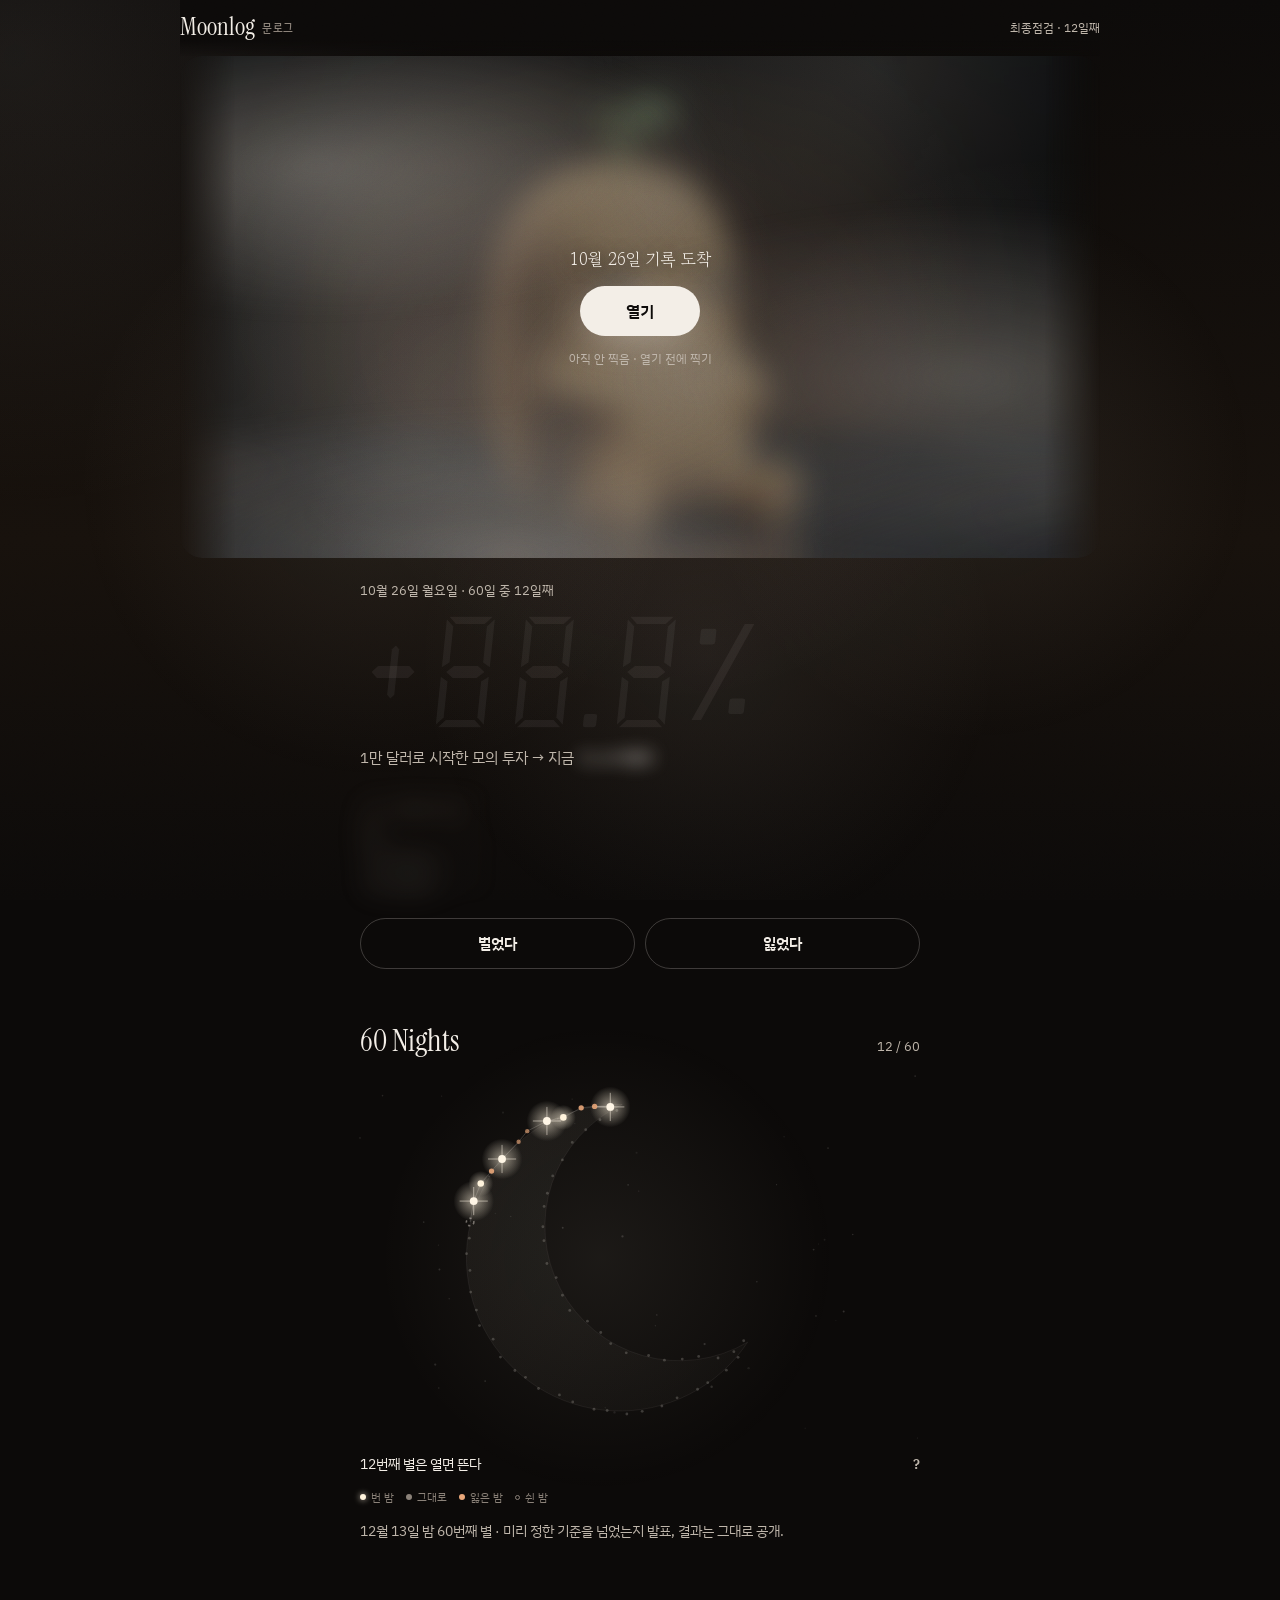
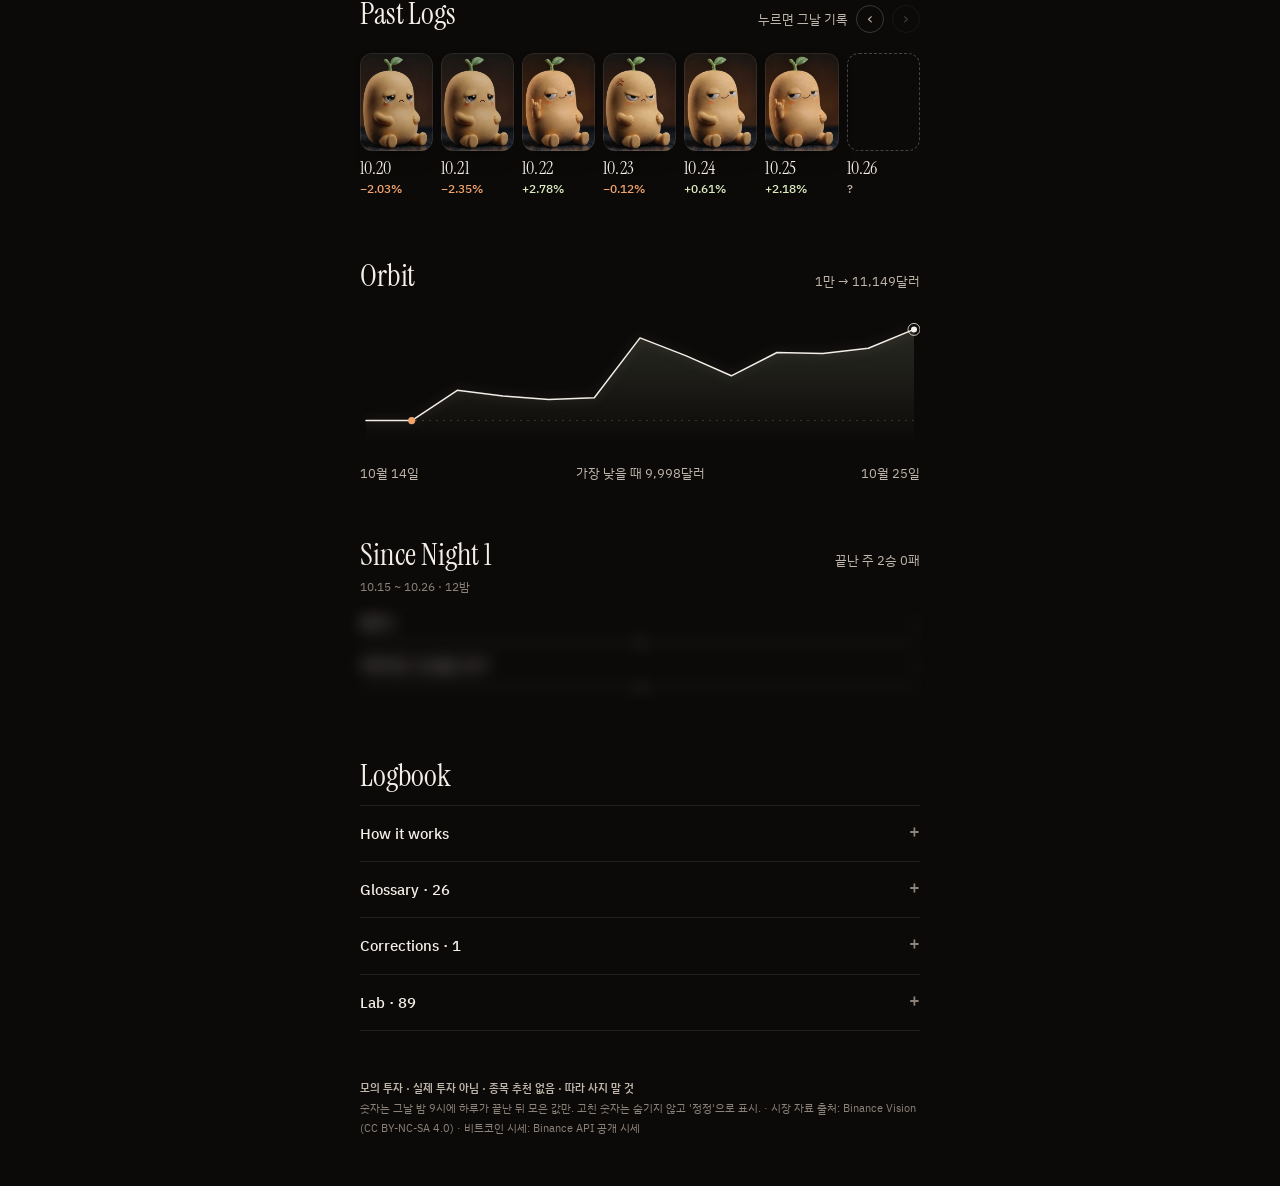
==== commit 0c9b52d4: "public: nightly update" ====
--- a/index.html
+++ b/index.html
@@ -86,6 +86,7 @@
 const FILES = ['site', 'summary', 'equity_daily', 'trades_daily', 'checks', 'thermometer', 'lab', 'diary', 'weeks', 'scene'];
 const SEASON_DAYS = 60;
 const SEASON_MAX = 90;               // 연장 끝(사전등록 5-1 — 300건 미만이면 300건까지, 길어도 90밤) · 보류 날짜 줄 '90일 중'
+const SEASON_TRADES = 300;           // 판정 거래 하한(사전등록 5-1) — 90번째 밤 판정이 이보다 적으면 '못 채운 채'
 const FLAT = 0.10, BIG = 1.00;      // 장면 값 문턱 — tools.public_export 의 FLAT·BIG 과 같아야 한다(시험)
 /* 이 기기에만 — 마지막으로 연 날 · 찍은 답(날짜별) · 맞힌 날 연속 · 연 날 연속 · 판정한 날마다 맞힘과 그때 연속(지난 기록 보기) */
 const KEYS = {opened: 'kong.opened', guess: 'kong.guess', gStreak: 'kong.guessStreak',
@@ -176,8 +177,11 @@
   vGate: ['거래 한 번당 평균 손익 · 지난 시험 값보다 크게 모자라지 않음', '가장 많이 빠졌을 때', '모형이 정한 대로 주문한 비율 · 95% 이상'],
   vGate2Tail: '40% 안 · 파산 없음',
   vMark: {pass: '넘음', fail: '못 넘음', hold: '보류'},
-  // 기준 셋 아래 — 60밤에 300건을 넘었으면 '넘어', 300건 연장 뒤(61~90밤)면 '채워'(디자인 2-6 · 기획 10-24)
+  // 기준 셋 아래 — 60밤에 300건을 넘었으면 '넘어', 300건 연장 뒤(61~90밤)면 '채워'(디자인 2-6 · 기획 10-24). 90번째 밤에
+  // 300건을 못 채우고 판정한 판(nights == 90 && closed < 300)만 사실 그대로 '못 채운 채'(기획 (가) · 디자인 대조 10-24 —
+  // 52 check_verdict 가 그 밤만 허용). 고르는 규칙은 footOf
   vFoot: (n, nights) => nights > 60 ? `정리 ${n}건 · 300건을 채워 ${nights}밤에 판정` : `정리 ${n}건 · 300건을 넘어 ${nights}밤에 판정`,
+  vFootShort: (n, nights) => `정리 ${n}건 · 300건을 못 채운 채 ${nights}밤에 판정`,
   vFootAgain: (n, d) => `정리 ${n}건 · ${d} 보류 뒤 30밤 더 세어 판정`,
   vRecHead: '기준 아님 · 적어 두는 값',
   vBarDue: n => `${n}밤 판정 · 열면 보임`, vBarNight: (n, name) => `${n}밤 판정 · ${name}`, vGo: '판정 보기',
@@ -194,6 +198,8 @@
           hold: nx => `미리 적은 대로 30밤 더 센 뒤 ${nx}에 다시 판정한다.`},
   // 다시 판정 밤부터 Verdict 맨 아래 한 줄 — 첫 판정(보류)은 at_verdict 그대로(지시 2-7 · 기획 10-24)
   vFirst: (d, p) => `${d} 판정 · 보류 · 기준 ① 보류 · 시작부터 ${p}`,
+  // 판정 낱말이 정정되면 얼린 숫자(관문 ② · 정리 건수 · 적어 두는 값)는 처음 값 그대로다 — 그 묶음 위에 꼬리표(기획 10-24)
+  vFrozen: d => `${d} 판정 날에 센 숫자(정정 전)`,
   // 늦은 미달 — 셈에 안 들어간 밤(지시 3-3): Past Logs 꼬리표 · 그날 기록 보기 위 줄 · 별 캡션
   uncTag: (a, b) => `판정 뒤 · 셈에 안 들어감 · ${a}–${b}`, uncWord: '셈에 안 들어감', uncBack: '마지막 기록으로',
   uncCap: (d, p) => `${d} · 셈에 안 들어감 · ${p}`,
@@ -886,14 +892,18 @@
          `${act ? ` <small class="act">· ${esc(act)}</small>` : ''}</b>`;
 }
 function renderConstel() {
-  // 판정 뒤 이어짐 · 통과는 60 에서 닫힌 채(61번째부터는 Past Logs) · 멈춤은 마지막 별에 고리 없이(지시 3-1 · 3-2)
+  // 판정 뒤 이어짐 · 통과는 판정 밤에서 닫힌 채(그 다음 밤부터는 Past Logs) · 멈춤은 마지막 별에 고리 없이(지시 3-1 · 3-2).
+  // 판정 밤 = at_verdict.nights — 60밤 판정은 60, 300건 연장 판정은 61~90(연장 별까지, 기획 (나) 10-24)
   // (보류 뒤는 지금처럼 바깥 둘레 연장 별 — 오늘 별 고리 · 캡션도 그대로)
   const passAfter = svGoing() && SV.kind === 'pass', closed = passAfter || svStop();
-  const el = $('#kongjari'), n0 = total(), rows = ((D.scene && D.scene.rows) || []).slice(0, passAfter ? MOON.N : MOON.MAX), n = rows.length;
+  const el = $('#kongjari'), n0 = total(), rows = ((D.scene && D.scene.rows) || []).slice(0, passAfter ? SV.nights : MOON.MAX), n = rows.length;
   const due = STATE === 'arrived' && n > 0 && !(svVerdict() && SV.after);
   const shut = svOpen() && n >= MOON.N;          // 60번째 별이 떴다 — 달이 닫힌다: 그림자 .06/.015 → .11/.035 · 테두리 .06 → .16(지시 2-3)
   const past60 = !!SV && n > MOON.N;                   // 60 넘은 별(300건 연장 · 셈 중 · 보류 뒤 · 연장 판정) — '60 / 60 · +n 연장전'(대조 ③)
-  const ext = (D.scene && D.scene.season_verdict === 'extended') || past60 ? ` <em class="ext">${esc(TEXT.extended)}</em>` : '';
+  // '연장전' 주황은 세는 중(300건 연장 · 보류 뒤)에만 — 달이 닫힌 뒤(판정 밤 연 뒤 · 판정 뒤 · 멈춤)엔 머리 글과 같은 색(.done ·
+  // 끝난 연장이 아직 도는 것처럼 읽히지 않게, 판정 지시 2-6 · 디자인 재대조 10-26)
+  const extDone = shut && SV.kind !== 'hold';
+  const ext = (D.scene && D.scene.season_verdict === 'extended') || past60 ? ` <em class="ext${extDone ? ' done' : ''}">${esc(TEXT.extended)}</em>` : '';
   $('#starCount').innerHTML = (past60 ? `${MOON.N} / ${n0} · +${n - MOON.N}` : `${n} / ${n0}`) + ext;
   // 그리는 차례(초승달 지시 B): 달 둘레 빛 → 달 그림자 → 하늘 먼지 → 아직 안 뜬 자리 → 이은 선 → 뜬 별 → 오늘 별 고리
   let s = '<defs><radialGradient id="sg" cx=".5" cy=".5" r=".5"><stop offset="0" stop-color="#fff3dc" stop-opacity=".55"></stop>' +
@@ -922,10 +932,11 @@
     if (last && !closed) s += `<circle class="pulse" cx="${x}" cy="${y}" r="6" fill="none" stroke="#fff3dc" stroke-width=".8"></circle>`;
     s += `<circle class="hit" cx="${x}" cy="${y}" r="11" data-star="${i}" data-w="${rows[i].weather}" tabindex="0" role="button" aria-label="${esc(md(rows[i].date))} 별"></circle>`;
   }
-  // 늦은 미달(지시 3-3) — 판정 밤이 60 을 넘은 판(300건 연장 판정)이면 셈에 안 든 밤의 연장 별 자리에 바랜 별(날씨 색 · 연장
-  // 별 크기 · .35 · 빛 없음, 디자인 대조 ⑤), 누르면 캡션. 60밤 판정이면 그 밤들은 달 밖이라 그리지 않는다.
-  // 300건 연장 판정의 자료 꼴(판정 밤 · 판정 창이 60 을 넘는가)은 52 · 기획 결정 대기다 — 지금 내보내기는 60밤에 묶는다
-  if (n > MOON.N) uncRows().slice(0, MOON.MAX - n).forEach((r, j) => {
+  // 늦은 미달(지시 3-3) — '보류 → 미달'(그 판정 밤 정정 줄의 전 낱말 hold)만 셈에 안 든 밤의 연장 별 자리에 바랜 별(날씨 색 ·
+  // 연장 별 크기 · .35 · 빛 없음, 디자인 대조 ⑤), 누르면 캡션. 보류 뒤 이어 센 밤이 연장 별로 떠 있던 판이라서다. 통과 → 미달은
+  // 60밤 판정이든 300건 연장 판정(61~90밤)이든 셈 밖 밤이 달 밖이라 그리지 않는다(Past Logs 셈 밖 무리 · Orbit 점선만, 디자인 대조 10-24)
+  const fadeUnc = svStop() && !!SV.at && (verdictFix(SV.at.to) || {}).verdict_before === 'hold';
+  if (fadeUnc) uncRows().slice(0, MOON.MAX - n).forEach((r, j) => {
     const [x, y] = xy(n + j);
     const st = starOf(r.weather);
     s += `<circle class="unc" cx="${x}" cy="${y}" r="${(st.r * 0.6).toFixed(2)}" fill="${st.c || '#8b8279'}" opacity=".35"></circle>` +
@@ -939,9 +950,9 @@
   const note = $('#prepNote');
   note.hidden = !PREP || PREP_MODE;
   note.textContent = note.hidden ? '' : TEXT.prepNote;
-  const after = $('#moonNote');                   // 통과 뒤 — 61번째 밤부터는 Past Logs 에(준비 기간 줄 꼴)
+  const after = $('#moonNote');                   // 통과 뒤 — 판정 다음 밤부터는 Past Logs 에(준비 기간 줄 꼴)
   after.hidden = !passAfter;
-  after.textContent = passAfter ? TEXT.moonAfter(MOON.N + 1) : '';
+  after.textContent = passAfter ? TEXT.moonAfter(SV.nights + 1) : '';
   // 60번째 별의 날 = 1일째 + 59일(1일째 = 판정 시작 봉을 지난 첫 하루 — summary.started 는 그 봉의 날이라 하루 앞이다).
   // 판정이 보이는 밤부터는 내린다 — 약속이 지켜졌다(지시 2-3)
   const day1 = rows.length ? rows[0].date : PREP && PREP.last ? PREP.day1 : null;
@@ -954,7 +965,7 @@
   const u = e.target.closest('[data-unc]');
   if (u) { const r = uncRows()[+u.getAttribute('data-unc')]; if (r) $('#starCap').innerHTML = `<span>${esc(TEXT.uncCap(md(r.date), pctOf(r.change_pct)))}</span>`; return; }
   const h = e.target.closest('[data-star]');
-  const shown = D.scene.rows.slice(0, svGoing() && SV.kind === 'pass' ? MOON.N : MOON.MAX);
+  const shown = D.scene.rows.slice(0, svGoing() && SV.kind === 'pass' ? SV.nights : MOON.MAX);
   if (h) $('#starCap').innerHTML = capText(shown, +h.getAttribute('data-star'), !((svGoing() && SV.kind === 'pass') || svStop()));
 }
 /* 지난 밤들 — 필름 띠(디자인 지시 C++절, 시안 15판): 칸 상자 없이 밤마다 세로 사진(그날 얼굴, 콩 전신) + 날짜 `10.28` + 퍼센트.
@@ -1069,8 +1080,9 @@
 }
 /* Last 7 Nights — 늘 오늘 포함 최근 7밤(디자인 7밤 지시 · 오너 "한 주 총합이어야"). 두 쪽 % 는 밤 배치가 같은 창으로 센
    weeks.json 의 last7 그대로(화면은 따로 세지 않는다). 승패는 끝난 달력 주(월~일) rows 로 지금처럼 센다 */
-const mdDot = s => { const m = String(s || '').match(/^\d{4}-(\d{2})-(\d{2})$/); return m ? `${+m[1]}.${+m[2]}` : ''; };
-const rangeText = L => `${mdDot(L.from)} ~ ${mdDot(L.to)} · ${L.nights}${TEXT.nightsWord}`;
+// 범위 줄(Since Night 1 · Verdict)도 날짜 꼴은 dotDate 하나(두 자리 날 '11.01') — 앞 0 을 뗀 '11.1' 은 Past Logs 와 한 화면에서
+// 갈리고 수로도 읽혀 맞췄다(기획 결정 2026-10-26)
+const rangeText = L => `${dotDate(L.from)} ~ ${dotDate(L.to)} · ${L.nights}${TEXT.nightsWord}`;
 function renderDuel() {
   const el = $('#duel'), wk = (D.weeks && D.weeks.rows) || [], L = D.weeks && D.weeks.since_start;
   // 판정 밤 · 멈춤엔 숨긴다 — Verdict 의 '적어 두는 값' 과 같은 수를 두 번 쓰지 않는다(지시 2-2 · 3-2). 이어짐엔 다시 지금 값
@@ -1151,6 +1163,13 @@
   const k = ['c', 'b', 'd'].map((x, i) => g[x] === 'fail' ? i : -1).filter(i => i >= 0);
   return k.length ? k.map(i => V_NO[i]).join('·') + V_JOSA[k[k.length - 1]] : '';
 }
+/* 기준 셋 아래 줄 — 다시 판정이면 보류 뒤 30밤, 90번째 밤에 300건을 못 채운 판이면 '못 채운 채', 아니면 넘어 · 채워 */
+function footOf(sv, a, n) {
+  if (sv.again) return TEXT.vFootAgain(n, md(sv.first.to));
+  return sv.nights === SEASON_MAX && a.closed != null && a.closed < SEASON_TRADES ? TEXT.vFootShort(n, sv.nights) : TEXT.vFoot(n, sv.nights);
+}
+/* 그 판정 밤(날짜)의 판정 정정 줄 — 여럿이면 마지막(얼린 숫자 꼬리표 · 보류 → 미달 바랜 별이 같이 읽는다) */
+const verdictFix = day => fixesOf(D).filter(f => f.kind === 'verdict' && f.date === day).slice(-1)[0] || null;
 let V_ANIM = false;                   // 판정 밤 연 뒤 한 번만(지시 3-2)
 function renderVerdict() {
   const el = $('#verdict');
@@ -1167,7 +1186,7 @@
   const say = k === 'fail' ? TEXT.vSay.fail(failList(g)) : k === 'hold' ? TEXT.vSay.hold(md(SV.next)) : TEXT.vSay.pass();
   const st = D.summary && D.summary.started, ruleDay = st ? `${st.slice(0, 4)}년 ${md(st)}` : '';
   const n = veil || a.closed == null ? '—' : a.closed.toLocaleString('en-US'), first = SV.first;
-  const foot = SV.again ? TEXT.vFootAgain(n, md(first.to)) : TEXT.vFoot(n, SV.nights);
+  const foot = footOf(SV, a, n), vfix = !veil && verdictFix(a.to);
   el.innerHTML = `<div class="row"><h2>${esc(TEXT.vTitle)}</h2></div>` +
     `<p class="range" id="verdictRange">${esc(rangeText(a))}</p>` +
     `<div class="vtop"><div class="numrow" id="vNum" role="img" aria-label="${esc(veil ? '' : TEXT.vName[k])}">` +
@@ -1176,7 +1195,11 @@
     `<span class="vname">${veil ? '' : esc(TEXT.vName[k])}</span></div>` +
     `<div class="vbody${veil ? ' veiled' : ''}"${veil ? ' aria-hidden="true"' : ''}>` +
     (veil ? '' : `<p class="vsay" id="verdictSay">${esc(say)}</p>`) +
-    `<div class="gates"><span class="gh">${esc(TEXT.vGateHead(ruleDay))}</span>` +
+    // 판정 정정 뒤 — 숫자는 다시 얼리지 않는다(규약). 정정 줄은 판정 한 줄 바로 아래(판정 이름 예외 자리), 꼬리표는 점선 아래
+    // 기준 셋 첫 줄(디자인 대조 10-24 — 한 줄 아래면 '(정정 전)' 이 새 판정 문장에 붙어 읽힌다)
+    (vfix ? `<p class="vfix" id="verdictFix" data-words-allow="verdict"><b>${esc(TEXT.fixWord)}</b> · ${esc(fixText(vfix))} · ${esc(fixWhy(vfix))}</p>` : '') +
+    `<div class="gates">${vfix ? `<span class="vft" id="verdictFrozen">${esc(TEXT.vFrozen(md(a.to)))}</span>` : ''}` +
+    `<span class="gh">${esc(TEXT.vGateHead(ruleDay))}</span>` +
     `<span class="gi">${V_NO[0]}</span><span class="gt">${esc(TEXT.vGate[0])}</span>${mark(g.c)}` +
     `<span class="gi">${V_NO[1]}</span><span class="gt">${esc(TEXT.vGate[1])}${mdd} · ${esc(TEXT.vGate2Tail)}</span>${mark(g.b)}` +
     `<span class="gi">${V_NO[2]}</span><span class="gt">${esc(TEXT.vGate[2])}</span>${mark(g.d)}` +
--- a/assets/site.css
+++ b/assets/site.css
@@ -141,6 +141,7 @@
 .row span { font-size: 13px; color: var(--ink-2); }
 .sub { margin: 0; font-size: 14px; color: var(--ink-2); line-height: 1.6; }
 .ext { font-style: normal; color: var(--down); margin-left: 4px; }
+.ext.done { color: inherit; }       /* 달이 닫힌 뒤 — 머리 '60 / 60 · +n' 과 같은 색(주황은 세는 중에만) */
 
 /* 60 Nights — 초승달 별자리. 둥근 상자 · 테두리 · 바탕 없이 밤하늘 위에 바로, 섹션 폭에 가득(디자인 초승달 지시 B) */
 .moon { position: relative; width: 100%; }
@@ -255,6 +256,11 @@
 .vrec { display: flex; flex-direction: column; gap: 12px; padding-top: 14px; border-top: 1px solid var(--hair); }
 .vrec .vh { font-size: 11.5px; color: var(--muted); }
 .vlaw { margin: 0; font-size: 13px; color: var(--ink-2); }
+/* 판정 정정 뒤(디자인 대조 10-24) — 정정 줄은 판정 한 줄 아래(첫 화면 정정 줄 꼴 · 12.5px), 얼린 숫자 꼬리표는 점선 아래
+   기준 셋 첫 줄(11.5px muted · 머리 줄과 틈 4px = row-gap 9 − 5) */
+.vfix { margin: 0; font-size: 12.5px; line-height: 1.5; color: var(--ink-2); }
+.vfix b { color: #fff3dc; font-weight: 700; }
+.gates .vft { grid-column: 1 / -1; font-size: 11.5px; color: var(--muted); margin-bottom: -5px; }
 .vbook { color: var(--ink); }       /* Logbook How it works 맨 위 판정 한 단락(지시 2-4) */
 /* 다시 판정 밤부터 — 첫 판정(보류)을 가는 줄(크림 10%) 위 한 줄로만, LED 없이(지시 2-7) */
 .vfirst { margin: 0; padding-top: 12px; border-top: 1px solid rgba(243,238,231,.10); font-size: 12px; line-height: 1.5;
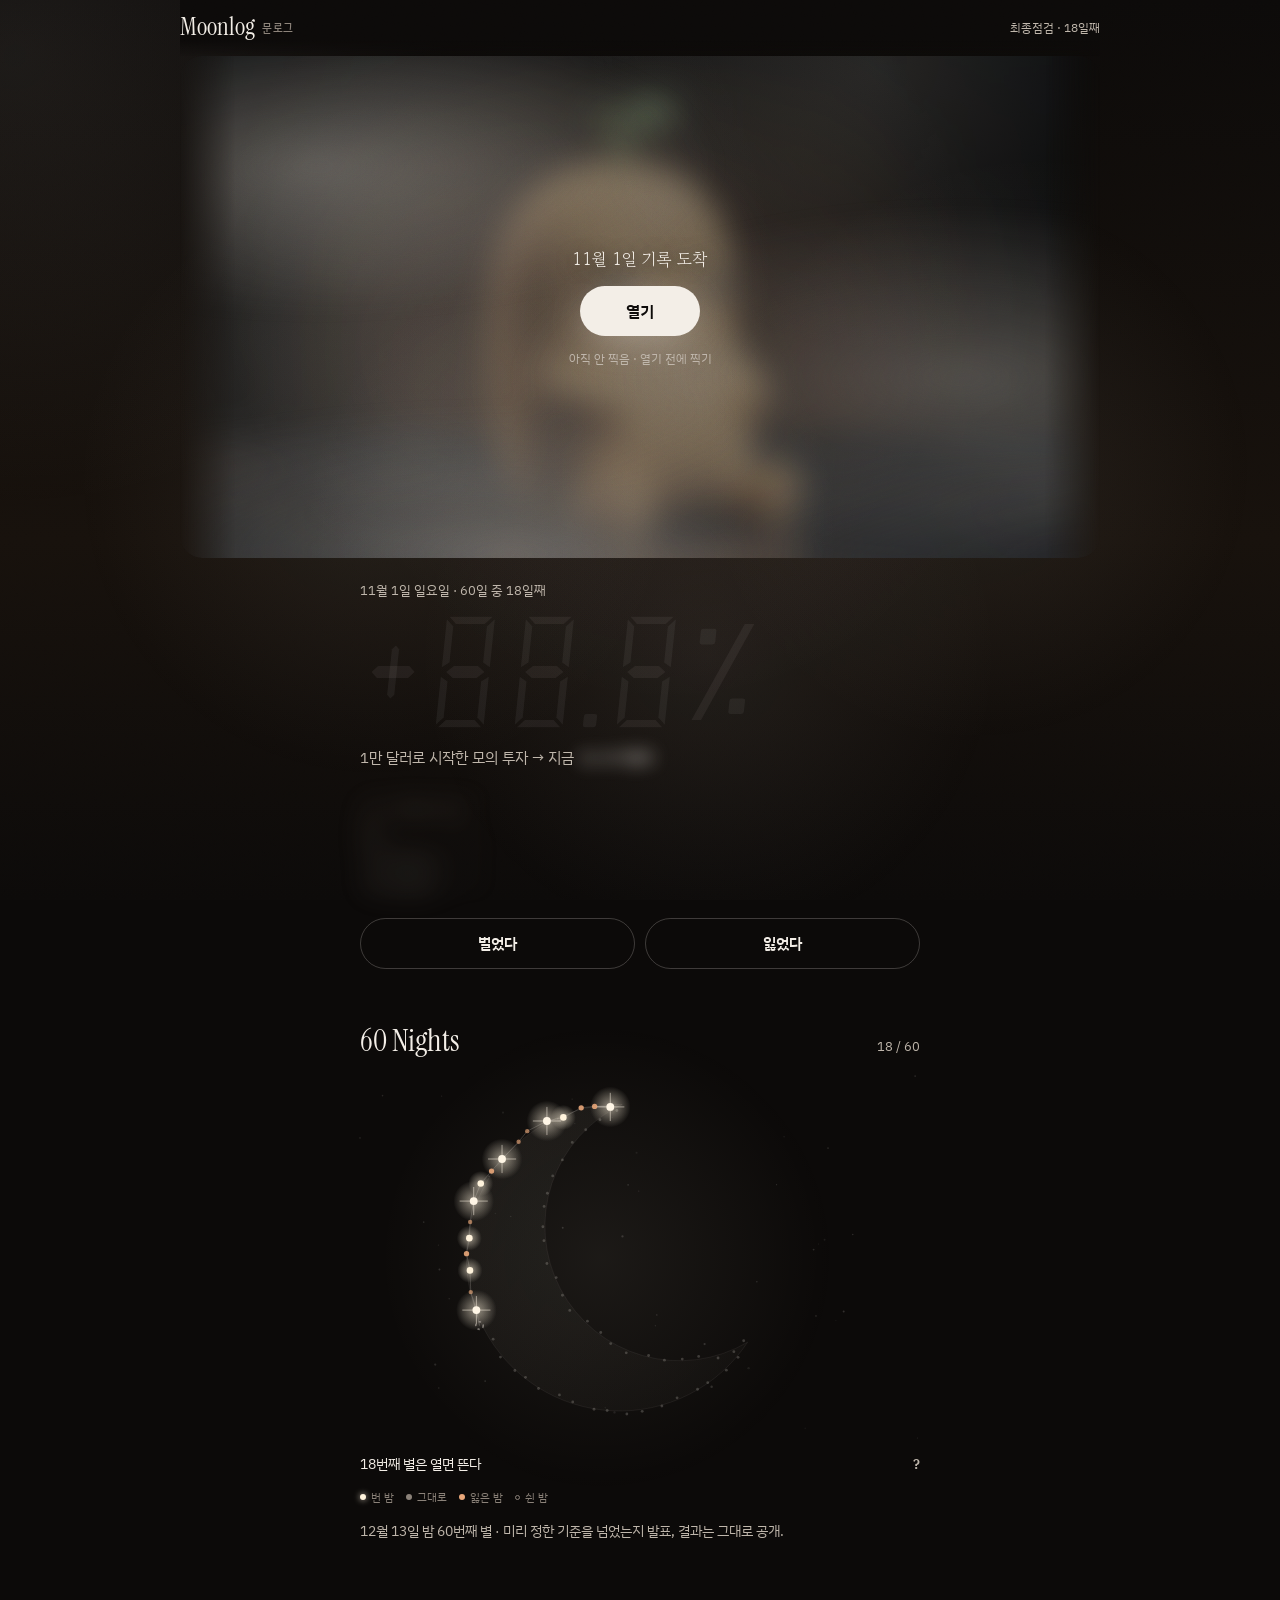
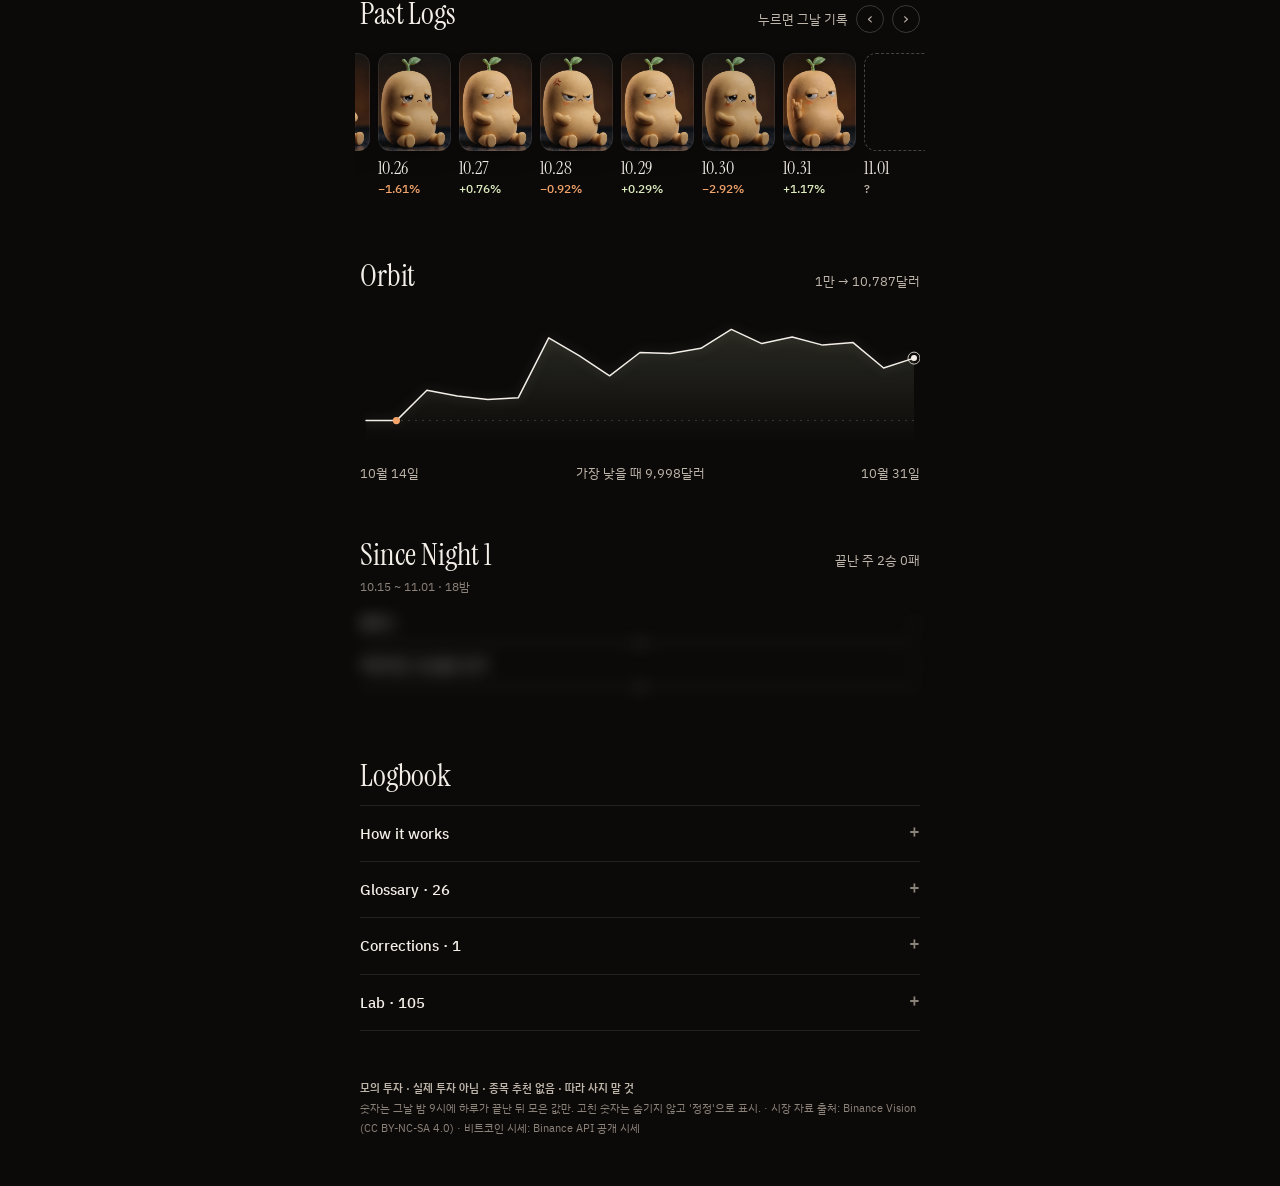
==== commit 740a4e71: "public: nightly update" ====
--- a/index.html
+++ b/index.html
@@ -9,6 +9,10 @@
 <link rel="preconnect" href="https://fonts.gstatic.com" crossorigin>
 <link rel="stylesheet" href="https://fonts.googleapis.com/css2?family=Gowun+Batang:wght@400;700&family=IBM+Plex+Mono:wght@400;500&family=IBM+Plex+Sans+KR:wght@400;500;600&family=Instrument+Serif&display=swap">
 <link rel="stylesheet" href="assets/site.css">
+<link rel="icon" href="favicon.ico" sizes="16x16 32x32 48x48">
+<link rel="icon" href="icon-32.png" type="image/png" sizes="32x32">
+<link rel="icon" href="favicon.svg" type="image/svg+xml">
+<link rel="apple-touch-icon" href="apple-touch-icon.png">
 </head>
 <body>
 <!-- 공개 사이트 "콩의 밤 방" 3판 — LED 숫자 · 그날의 얼굴(디자인 지시 2026-10-19, 오너 고름: 숫자 LED · 큰 자리 숫자 · 새 얼굴 다섯).
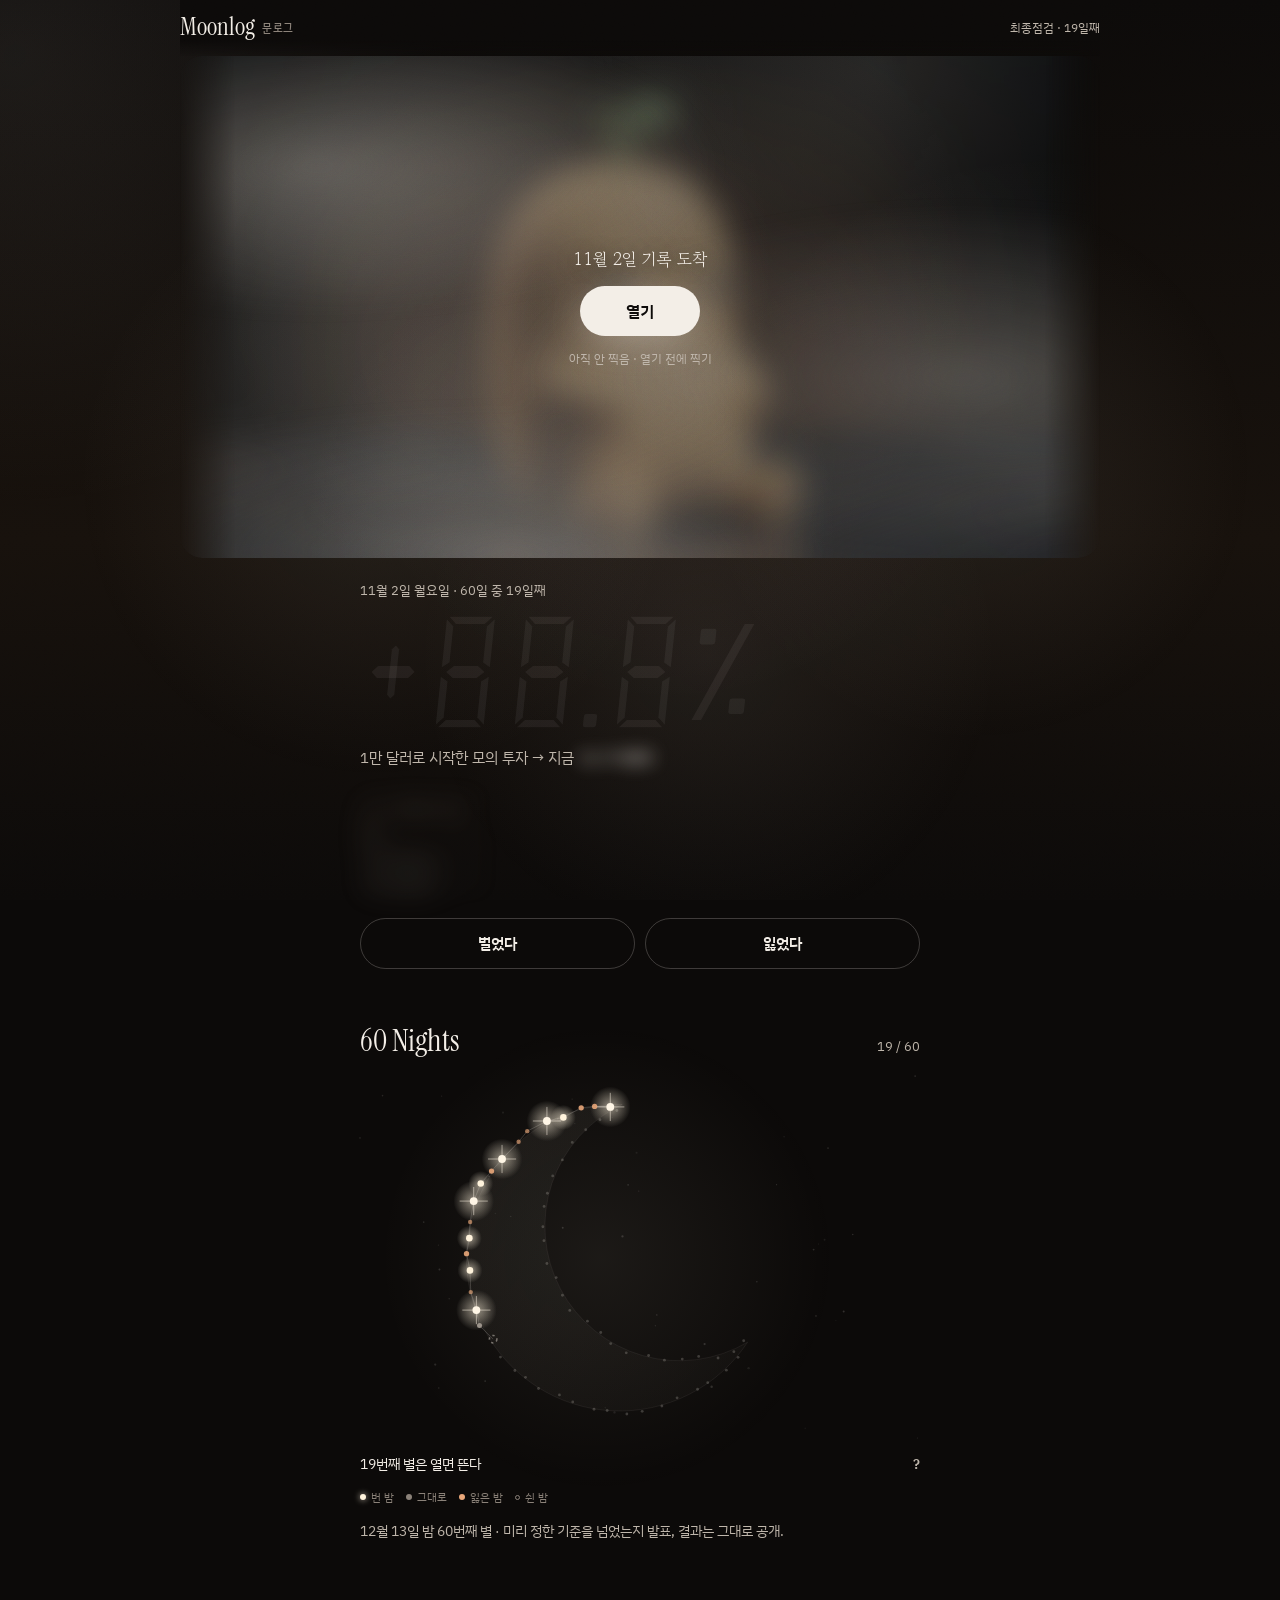
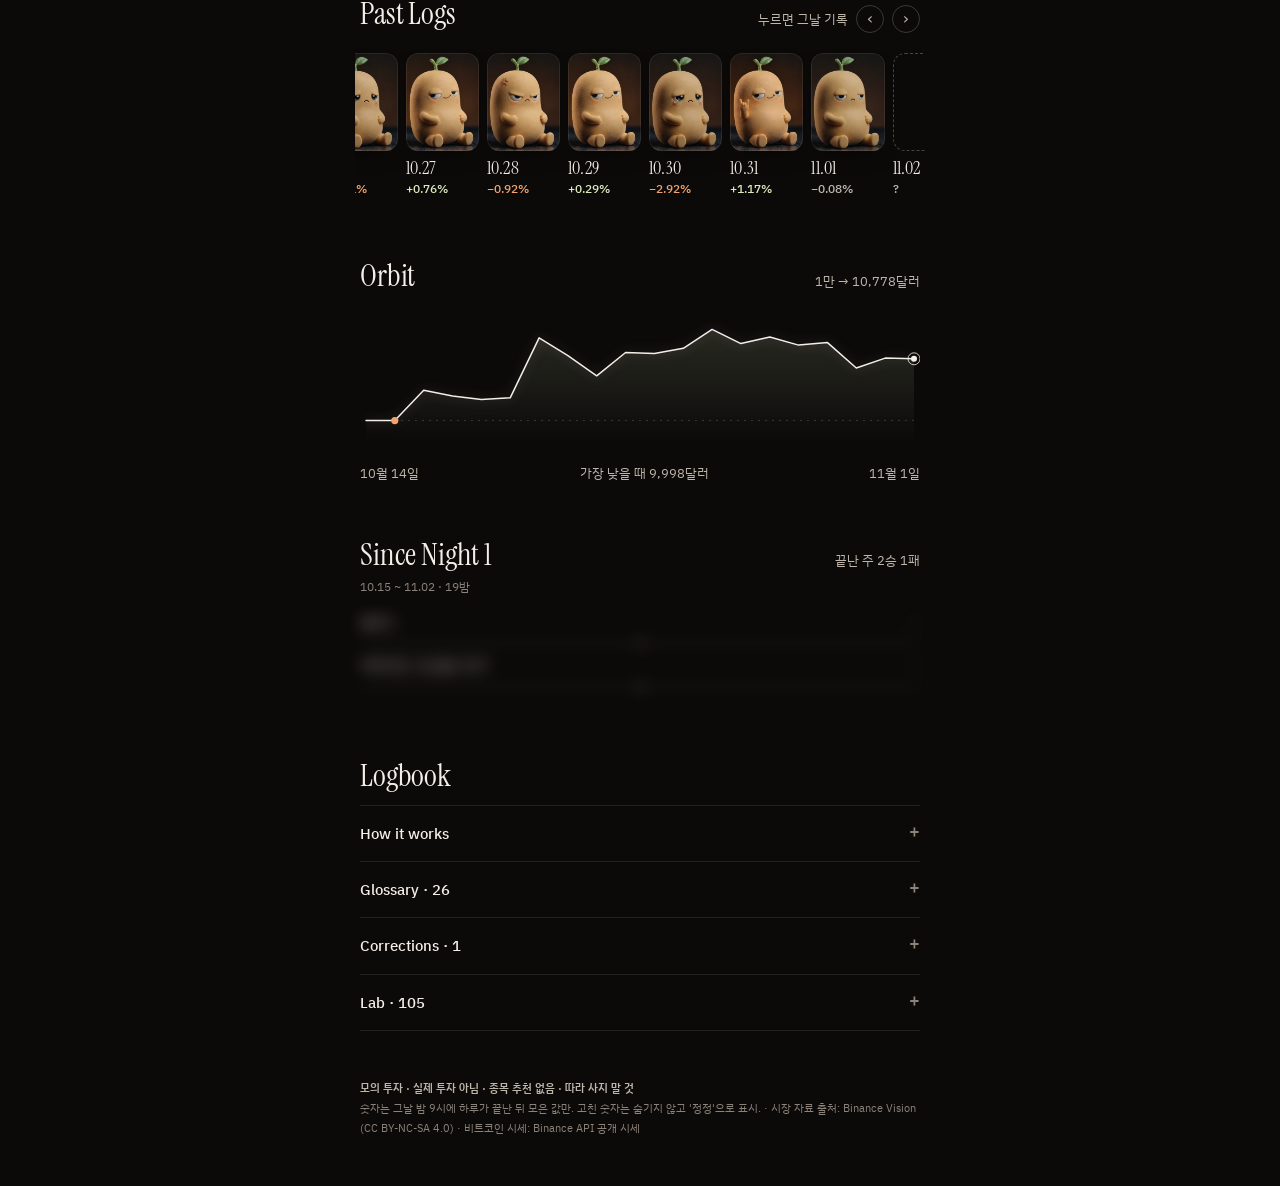
==== commit fe5ec7d7: "public: nightly update" ====
--- a/index.html
+++ b/index.html
@@ -105,14 +105,16 @@
 const FACE_WORD = {rock: '락 손', smug: '씩 웃음', deadpan: '무표정', angry: '뿔남', cry: '울음'};
 const FACE_ALT = {rock: '락 손을 든 얼굴', smug: '씩 웃는 얼굴', deadpan: '무표정', angry: '뿔난 얼굴', cry: '우는 얼굴'};
 const faceOf = w => FACE_OF[w] || 'deadpan';
+/* 무표정 날(구름 · 쉼)은 원본 사진 그대로 — 달 · 구름 · 그늘 · 밝기 0(오너 2026-11-01 "효과 다 빼고 원본 사진 배경으로") */
+const plainDay = w => FACE_OF[w] === 'deadpan';
 /* 콩 상자(원본 비율) — 창 안의 별·달은 이 밖에만(빗줄기는 지나가도 된다). 픽셀이 아니라 비율이라 사진 크기와 무관 */
 const KONG_BOX = {x0: 0.36, x1: 0.66, y0: 0.13, y1: 0.92};
 /* 날씨 바탕 색조 — 페이지 바탕을 그날 날씨의 두 색으로(위 → 60%). 도착은 중립(맑음).
    3판-b: 날씨는 색이 아니라 빛으로 — 늘 같은 따뜻한 밤이고 날이 나쁠수록 불만 낮춘다(남색 · 잿빛을 걷음) */
 const SKY_TINT = {clear: ['#0c0a09', '#17110c'], clear_star: ['#0d0a08', '#1f160c'], cloudy: ['#0c0a09', '#141110'],
                   rain: ['#0a0908', '#110e0c'], storm: ['#080706', '#0c0a09'], closed: ['#0b0908', '#100d0b']};
-/* 사진에 거는 빛(3판-b) — 연 뒤 · 카드 ②③. 채도는 건드리지 않는다. 기다릴 때는 0.82 에 곱한다 */
-const LIGHT = {rain: 0.9, storm: 0.8, closed: 0.78};
+/* 사진에 거는 빛(3판-b) — 연 뒤 · 카드 ②③. 채도는 건드리지 않는다. 기다릴 때는 0.82 에 곱한다. 쉼은 무표정 날이라 원본(11-01) */
+const LIGHT = {rain: 0.9, storm: 0.8};
 const lightOf = w => LIGHT[w] || 1;
 /* 고정 문구 — 3판 말투: 칸 이름과 안내는 명사나 '~다' 로 끝내고 '~요' 로 끝내지 않는다(디자인 3판 §5).
    글은 데이터 우선 고정 문구뿐 — 느낌표 · 말 걸기 · 꾸민 말 없이, 데이터에 있는 것만(오너 글규칙 · 디자인 글규칙 데이터우선) */
@@ -499,7 +501,7 @@
   SKIES.forEach(s => s.draw());
   RAF = !reduced() && !document.hidden ? requestAnimationFrame(loop) : 0;
 }
-function skyMode(m) { SKIES.forEach(s => s.set(m)); if (!RAF && !reduced()) RAF = requestAnimationFrame(loop); }
+function skyMode(m) { const k = plainDay(m) ? 'none' : m; SKIES.forEach(s => s.set(k)); if (!RAF && !reduced()) RAF = requestAnimationFrame(loop); }
 function skyOpacity(v) { SKIES.forEach(s => { s.canvas.style.opacity = v >= 1 ? '' : Number(v).toFixed(3); }); }
 function skyUpto(ms) { SKIES.forEach(s => s.upto(ms)); }
 
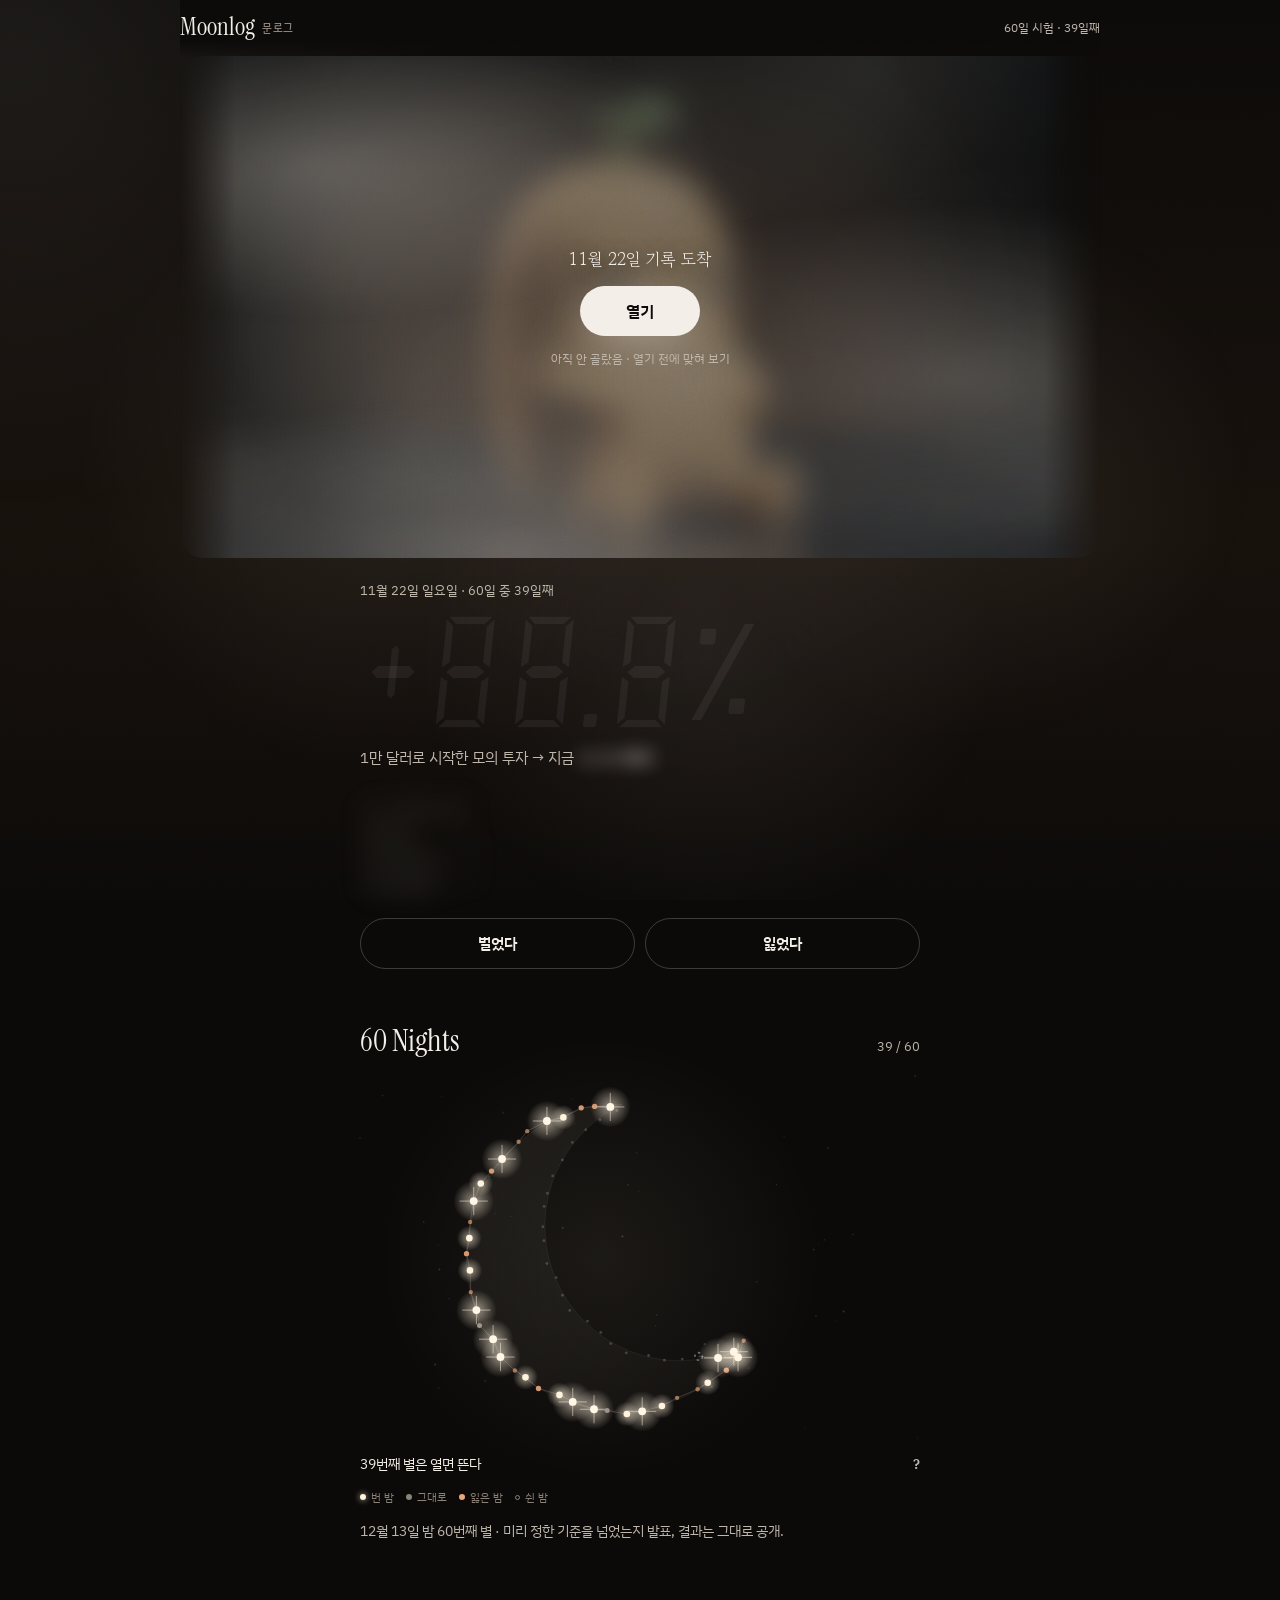
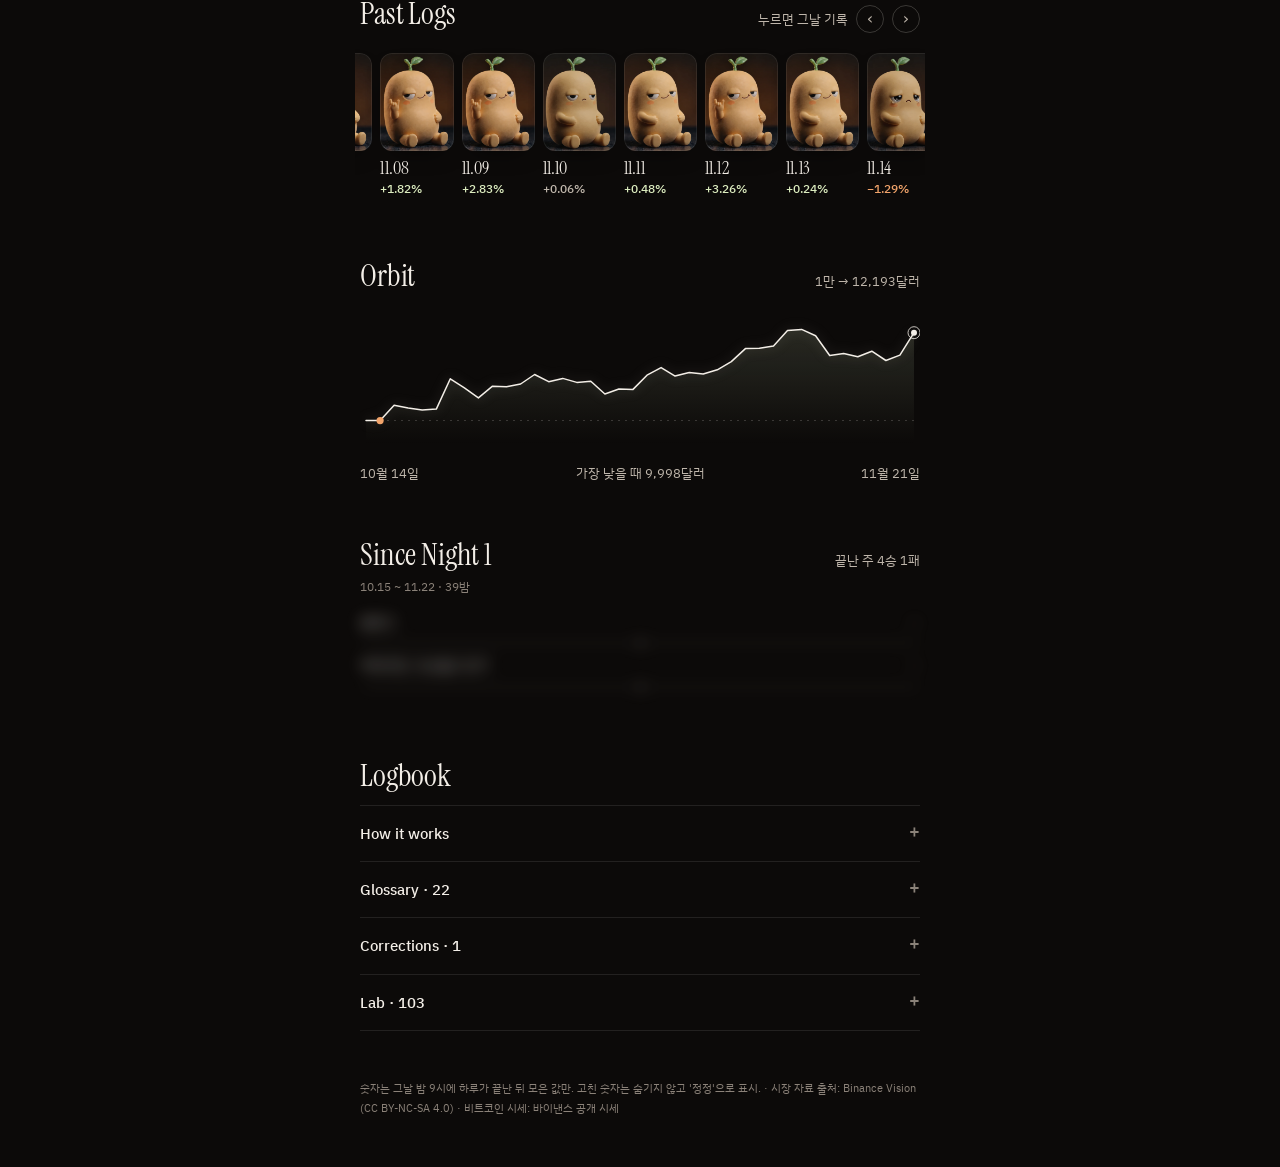
==== commit 6a8f6ef8: "public: nightly update" ====
--- a/index.html
+++ b/index.html
@@ -4,7 +4,7 @@
 <meta charset="utf-8">
 <meta name="viewport" content="width=device-width,initial-scale=1">
 <title>Moonlog 문로그 — 밤마다 업데이트되는 모의 투자 기록</title>
-<meta name="description" content="Moonlog 문로그 — 밤마다 업데이트되는 모의 투자 기록. 매일 밤 9시 20분쯤 그날 기록이 도착한다. 실제 투자 아님 · 종목 추천 없음.">
+<meta name="description" content="Moonlog 문로그 — 밤마다 업데이트되는 모의 투자 기록. 매일 밤 9시 20분쯤 그날 기록이 도착한다.">
 <link rel="preconnect" href="https://fonts.googleapis.com">
 <link rel="preconnect" href="https://fonts.gstatic.com" crossorigin>
 <link rel="stylesheet" href="https://fonts.googleapis.com/css2?family=Gowun+Batang:wght@400;700&family=IBM+Plex+Mono:wght@400;500&family=IBM+Plex+Sans+KR:wght@400;500;600&family=Instrument+Serif&display=swap">
@@ -88,6 +88,7 @@
 
 /* 자료는 public/*.json 뿐이다 — tools.public_export 가 밤마다(21:20) 허용 목록만 담아 만든다(그날 밤 9시에 끝난 하루까지). */
 const FILES = ['site', 'summary', 'equity_daily', 'trades_daily', 'checks', 'thermometer', 'lab', 'diary', 'weeks', 'scene'];
+const RULE_EDITION = 5;              // 규칙 판 — 화면에는 안 보인다. 사양 판이 바뀌면 시험이 여기서 멈춘다(사전의 규칙 줄을 다시 읽으라는 못)
 const SEASON_DAYS = 60;
 const SEASON_MAX = 90;               // 연장 끝(사전등록 5-1 — 300건 미만이면 300건까지, 길어도 90밤) · 보류 날짜 줄 '90일 중'
 const SEASON_TRADES = 300;           // 판정 거래 하한(사전등록 5-1) — 90번째 밤 판정이 이보다 적으면 '못 채운 채'
@@ -120,18 +121,19 @@
    글은 데이터 우선 고정 문구뿐 — 느낌표 · 말 걸기 · 꾸민 말 없이, 데이터에 있는 것만(오너 글규칙 · 디자인 글규칙 데이터우선) */
 const TEXT = {
   failed: '자료를 못 읽음 · 잠시 뒤 다시 열기',
-  // 공개 낱말은 '모의'(오너 · 디자인 모의표현 지시 · 기획 승인 2026-10-20) — 머리 줄은 '최종점검'
-  prestart: '모의 투자 시작 전', topDay: n => `최종점검 · ${n}일째`, topPre: '최종점검 시작 전',
+  // 공개 낱말은 '모의'(오너 · 디자인 모의표현 지시 · 기획 승인 2026-10-20) — 머리 줄은 '60일 시험'(오너 글 고침 11월 22일 —
+  // 옛 이름은 무엇을 점검하는지 안 보였다)
+  prestart: '모의 투자 시작 전', topDay: n => `60일 시험 · ${n}일째`, topPre: '60일 시험 시작 전',
   nextAt: '다음 기록 밤 9시 20분',
   worstNone: '시작 아래로 내려간 적 없음',
   waitHead: '다음 기록까지',
   late: '곧 도착 · 조금 늦어지는 중',
   pickUp: '벌었다', pickDown: '잃었다',
-  pickNote: '찍은 답은 이 기기에만 · 돈은 걸지 않음',
-  veilNoGuess: '아직 안 찍음 · 열기 전에 찍기',
-  preHead: '열기 전에 찍기',
-  hit: '맞힘', miss: '틀림 · 연속 끊김', draw: '그대로 · 무승부',
-  rest: '쉰 날 · 없던 걸로', noGuess: '다음엔 미리 찍기',
+  pickNote: '고른 답은 이 기기에만 남는다 · 돈은 걸지 않는다',
+  veilNoGuess: '아직 안 골랐음 · 열기 전에 맞혀 보기',
+  preHead: '열기 전에 맞혀 보기',
+  hit: '맞힘', miss: '틀림 · 연속 기록 끝', draw: '그대로 · 무승부',
+  rest: '쉰 날 · 없던 걸로', noGuess: '다음엔 미리 맞혀 보기',
   // 소제목 — 영문만(글자표와 같은 글꼴은 site.css, 디자인 영문 제목 지시 A). nextHead 는 찍기 단추 묶음의 화면 읽기 이름(보이지 않음)
   nextHead: '다음 로그 맞히기', nextEn: 'Next Log',
   starDue: n => `${n}번째 별은 열면 뜬다`,
@@ -146,15 +148,17 @@
   dictTitle: n => `Glossary · ${n}`, dictAlt: '흔히 부르는 말',
   // 판의 기준 날 = 판정 시작 봉의 날(공개 자료 summary.started — 사양 상수에서 온다. 다시 시작 뒤엔 새 시작 봉의 날, 준비 기간
   // 마지막 밤엔 준비 기간 시작 날). 손으로 적은 날짜는 시작 봉이 바뀌는 날 한쪽만 고쳐진다
-  ruleTag: iso => `규칙 5판${iso ? `(${iso.slice(0, 4)}년 ${md(iso)})` : ''} 기준 — 규칙이 바뀌면 이 줄도 바뀜`,
-  how: 'AI가 4시간마다 코인들이 오를지 내릴지 점치고, 모의 자금으로 오를 쪽이나 내릴 쪽에 들어간다. 들어간 자리는 8시간 뒤에 정리한다. ' +
-       '어떤 코인인지는 보여 주지 않는다 — 따라 사지 말라는 뜻.',
+  // 규칙 꼬리표 — 안쪽 판 이름 없이 '지금 규칙' 과 정한 날만(오너 글 고침 11월 22일)
+  ruleTag: iso => `지금 규칙 기준${iso ? `(${iso.slice(0, 4)}년 ${md(iso)}에 정함)` : ''}`,
+  // 닫는 때는 사양 상수(live.futures_paper.spec.HOLD_HOURS) 그대로 — 시험이 맞춘다. 문로그가 적는 것은 모의 기록이고 그 기록은
+  // 늘 이 시간 뒤에 닫는다. 돈을 이르는 말은 공개 낱말 '모의' 그대로(오너 10월 20일 요청)
+  how: 'AI가 4시간마다 코인이 오를지 내릴지 예측한다. 모의 자금으로, 오를 것 같으면 오르는 쪽에, 내릴 것 같으면 내리는 쪽에 건다. ' +
+       '건 것은 8시간 뒤에 닫는다. 어떤 코인인지는 밝히지 않는다.',
   labTitle: n => `Lab · ${n}`, labLead: '지난 자료로 해 본 시험. 안 된 것도 그대로 적는다.',
   fixTitle: n => `Corrections · ${n}`,
-  notice: '모의 투자 · 실제 투자 아님 · 종목 추천 없음 · 따라 사지 말 것',
   numbersLate: '숫자는 그날 밤 9시에 하루가 끝난 뒤 모은 값만. 고친 숫자는 숨기지 않고 \'정정\'으로 표시.',
   fixWord: '정정',
-  counter: '방문 수만 셈(쿠키 없음)',
+  counter: '방문 수만 센다 · 쿠키는 쓰지 않는다',
   veil: d => `${d} 기록 도착`,
   // 시작부터 판정 한 줄(디자인 지시 B — 데이터 우선 꼴). 차이 0.05%p 안은 비슷함. 밤 수는 범위 줄에만(since_start.nights)
   sinceNear: '시작부터 비슷함.', sinceLead: who => `시작부터 ${who} 앞섬.`,
@@ -166,8 +170,8 @@
   prepGo: '준비 기간 보기', prepNote: '준비 기간 기록은 Past Logs 에', firstStar: d1 => `${d1} 밤에 첫 별`,
   prepTag: (a, b) => `준비 기간 · ${a}–${b}`, prepDay: n => `준비 기간 ${n}일째`,
   // 모형 교체 알림 한 줄(오너 결정 2026-10-20 — 다시 세지 않고 기록을 잇는다). 정정이 아니다. 날짜는 공개 자료 summary.model_swap
-  swapNote: (d, when) => `${d} ${when}부터 모형이 거래소 공개 자료로 배운 것으로 바뀜. 기록은 이어짐.`,
-  prepWhy: (d1, a, b) => `${d1} 밤부터 모형이 쓰는 자료를 공개 자료로 바꿔 60밤을 새로 센다. ${a}~${b}의 기록은 준비 기간으로 남긴다. ` +
+  swapNote: (d, when) => `${d} ${when}에 AI가 배우는 자료를 거래소 공개 자료로 바꿨다. 기록은 끊지 않고 이어 간다.`,
+  prepWhy: (d1, a, b) => `${d1} 밤부터 AI가 배우는 자료를 공개 자료로 바꿔 60밤을 새로 센다. ${a}~${b}의 기록은 준비 기간으로 남긴다. ` +
                          '준비 기간 값은 바꾸지 않는다.',
   // words-allow verdict — 60밤 판정 이름(통과 · 미달 · 보류)은 이 자리 안에서만(words.md 37행 예외 · 기획 10-24)
   // 60밤 판정(디자인 판정 지시 2 · 3절 표 그대로) — 판정 낱말은 공개 자료의 영문(pass · fail · extended)이고 이름은 여기에만.
@@ -176,31 +180,31 @@
   vName: {pass: '통과', fail: '미달', hold: '보류'},
   vLed: {pass: 'PASS', fail: 'FAIL', hold: 'HoLd'},
   vSay: {pass: () => '미리 적은 기준 셋을 모두 넘었다.', fail: list => `기준 ${list} 넘지 못했다.`,
-         hold: d => `기준 ①의 평균 손익이 0 아래지만 크게 모자란 폭은 아님. 30밤 더 센 뒤 ${d}에 다시 판정.`},
-  vLaw: {pass: '통과해도 실제 투자로 이어지지 않는다.', fail: '미달이면 이 모형은 고치지 않고 끝낸다.',
-         hold: '다시 판정할 때까지 기록은 이어진다.'},
-  vGateHead: day => `기준 · 돌리기 전에 적어 둔 그대로 · 규칙 5판${day ? `(${day})` : ''}`,
-  vGate: ['거래 한 번당 평균 손익 · 지난 시험 값보다 크게 모자라지 않음', '가장 많이 빠졌을 때', '모형이 정한 대로 주문한 비율 · 95% 이상'],
-  vGate2Tail: '40% 안 · 파산 없음',
+         hold: d => `기준 ①(거래 한 번당 평균 손익)이 0 보다 낮다. 다만 크게 모자라지는 않는다. 30밤 더 센 뒤 ${d}에 다시 판정.`},
+  // 통과 갈래의 꼬리 줄은 뺐다(오너 글 고침 11월 22일 — 안내 문구) — 갈래에 글이 없으면 줄을 안 그린다
+  vLaw: {fail: '미달이면 이 AI 규칙은 고치지 않고 끝낸다.', hold: '다시 판정할 때까지 기록은 이어진다.'},
+  vGateHead: day => `기준 · 돌리기 전에 적어 둔 그대로 · 지금 규칙${day ? `(${day}에 정함)` : ''}`,
+  vGate: ['거래 한 번당 평균 손익 · 지난 시험 값보다 크게 모자라지 않음', '가장 많이 빠졌을 때', 'AI가 정한 대로 주문한 비율 · 95% 이상'],
+  vGate2Tail: '40% 안 · 돈이 바닥난 적 없음',
   vMark: {pass: '넘음', fail: '못 넘음', hold: '보류'},
   // 기준 셋 아래 — 60밤에 300건을 넘었으면 '넘어', 300건 연장 뒤(61~90밤)면 '채워'(디자인 2-6 · 기획 10-24). 90번째 밤에
   // 300건을 못 채우고 판정한 판(nights == 90 && closed < 300)만 사실 그대로 '못 채운 채'(기획 (가) · 디자인 대조 10-24 —
   // 52 check_verdict 가 그 밤만 허용). 고르는 규칙은 footOf
-  vFoot: (n, nights) => nights > 60 ? `정리 ${n}건 · 300건을 채워 ${nights}밤에 판정` : `정리 ${n}건 · 300건을 넘어 ${nights}밤에 판정`,
-  vFootShort: (n, nights) => `정리 ${n}건 · 300건을 못 채운 채 ${nights}밤에 판정`,
-  vFootAgain: (n, d) => `정리 ${n}건 · ${d} 보류 뒤 30밤 더 세어 판정`,
+  vFoot: (n, nights) => nights > 60 ? `끝낸 거래가 ${n}건 · 300건을 채워 ${nights}밤에 판정` : `끝낸 거래가 ${n}건 · 300건을 넘어 ${nights}밤에 판정`,
+  vFootShort: (n, nights) => `끝낸 거래가 ${n}건 · 300건을 못 채운 채 ${nights}밤에 판정`,
+  vFootAgain: (n, d) => `끝낸 거래가 ${n}건 · ${d} 보류 뒤 30밤 더 세어 판정`,
   vRecHead: '기준 아님 · 적어 두는 값',
   vBarDue: n => `${n}밤 판정 · 열면 보임`, vBarNight: (n, name) => `${n}밤 판정 · ${name}`, vGo: '판정 보기',
   vBarAgainDue: '다시 판정 · 열면 보임', vBarAgain: name => `다시 판정 · ${name}`,
   vBarAfter: {pass: d => `${d} 판정 · 통과 · 기록은 이어짐`, hold: (d, nx) => `${d} 판정 · 보류 · ${nx} 다시 판정`,
               fail: d => `${d} 판정 · 미달 · 기록은 이날 밤에서 끝남`},
   vCounting: '60밤 끝 · 판정은 기준대로 센 뒤 여기에',
-  vMore: '60밤 끝 · 정리 300건을 채울 때까지 이어서 센다 · 길어도 90밤',
-  vTop: {pass: n => `최종점검 통과 · ${n}일째`, hold: n => `최종점검 보류 · ${n}일째`, fail: n => `최종점검 끝 · ${n}일`},
+  vMore: '60밤 끝 · 끝낸 거래가 300건이 될 때까지 센다 · 길어도 90밤',
+  vTop: {pass: n => `60일 시험 통과 · ${n}일째`, hold: n => `60일 시험 보류 · ${n}일째`, fail: n => `60일 시험 끝 · ${n}일`},
   // Logbook 단락 = 머리(날 · n밤 판정 또는 다시 판정 · 이름) + 갈래 꼬리(지시 2-4 · 2-7)
   vBookHead: (d, n, name, again) => `${d}에 ${again ? '다시' : `${n}밤`} 판정 · ${name}.`,
   vBook: {pass: () => '판정 뒤에도 같은 규칙으로 기록을 잇는다. 판정에 쓴 값은 바꾸지 않는다.',
-          fail: () => '미리 적은 대로 이 모형은 고치지 않고 끝낸다. 기록은 지우지 않는다.',
+          fail: () => '미리 적은 대로 이 AI 규칙은 고치지 않고 끝낸다. 기록은 지우지 않는다.',
           hold: nx => `미리 적은 대로 30밤 더 센 뒤 ${nx}에 다시 판정한다.`},
   // 다시 판정 밤부터 Verdict 맨 아래 한 줄 — 첫 판정(보류)은 at_verdict 그대로(지시 2-7 · 기획 10-24)
   vFirst: (d, p) => `${d} 판정 · 보류 · 기준 ① 보류 · 시작부터 ${p}`,
@@ -215,7 +219,9 @@
   studio: 'GROO STUDIO — 그루 스튜디오의 프로젝트', studioKo: '그루 스튜디오의 프로젝트 ›',
 };
 /* 쉬운 말 사전 — 디자인 원고(쇼츠원고_쉬운말사전_초안 26편, 기획 확인 10-15)를 3판 말투로(디자인 2026-10-19): 표제는 명사 ·
-   뜻은 '~다'(내용은 그대로) · 한마디는 내림 — 11 · 15번은 기획이 손본 사실 문장이라 뜻 뒤에 '~다' 로 붙임.
+   뜻은 '~다'(내용은 그대로) · 한마디는 내림 — 11번은 기획이 손본 사실 문장이라 뜻 뒤에 '~다' 로 붙임.
+   오너 글 고침(11월 22일) — 화면 어디에도 안 쓰는 낱말 넷(원고 7 · 8 · 9 · 22번)은 뺐고, 15번의 실험 이야기 문장 · 23번의
+   진짜 돈 문장도 뺐다. 5 · 6번 표제는 장부 칸 이름과 같은 말로 바꿨다.
    `alt`(흔히 부르는 말)만 바깥 말을 쓴다 — words.md 검사의 예외 칸, 작게. `rule` 은 규칙 숫자를 말하는 줄(흐린 꼬리표) —
    숫자는 시험이 사양(live.futures_paper.spec)과 맞춘다. 표제 '60 Nights' 는 소제목과 같은 낱말이다(영문 제목 지시 A) */
 const DICT = [
@@ -223,27 +229,22 @@
   {w: '가장 많이 빠졌을 때', d: '제일 높았던 때에서 제일 낮았던 때까지 빠진 만큼이다.', alt: 'MDD · 최대 낙폭'},
   {w: '시작부터', d: '첫날 1만 달러와 견줘서 지금 얼마나 늘었는지 줄었는지를 나타낸다.', alt: '누적 수익률'},
   {w: '오를 쪽 · 내릴 쪽', d: '값이 오르면 버는 자리와, 값이 내리면 버는 자리다.', alt: '롱 · 숏'},
-  {w: '정리', d: '들어갔던 자리를 닫고 번 것과 잃은 것을 확정하는 것이다.', alt: '청산'},
-  {w: '8시간 뒤 정리', d: '미리 정한 규칙이 8시간이다. 결과를 보고 바꾸지 않는다.', alt: '보유 기간', rule: true},
-  {w: '체결 때 손해', d: '사고팔 때 생각한 값보다 조금 비싸게 사거나 싸게 파는 차이다.', alt: '슬리피지'},
-  {w: '값을 걸어 둔 주문', d: '"이 값이면 산다" 하고 미리 걸어 두는 주문이다.', alt: '지정가 주문 · 메이커'},
-  {w: '바로 사고판 주문', d: '지금 있는 값에 바로 사고파는 주문이다. 빠르지만 조금 비싸다.', alt: '시장가 · 테이커'},
+  {w: '거래 끝냄', d: '들어갔던 거래를 닫는 것이다. 이때 번 것과 잃은 것이 정해진다.', alt: '청산'},
+  {w: '8시간 뒤 닫기', d: '미리 정한 규칙이 8시간이다. 결과를 보고 바꾸지 않는다.', alt: '보유 기간', rule: true},
   {w: '선물 이자', d: '선물을 들고 있으면 8시간마다 오가는 작은 돈이다. 받을 때도 낼 때도 있다.', alt: '펀딩비'},
   {w: '몇 배로 걸기', d: '가진 돈보다 크게 거는 것이다. 크게 벌 수도, 크게 잃을 수도 있다. ' +
      '모의 투자의 규칙상 가진 돈의 1.5배까지만 건다. 빌린 돈이 아니라, 거는 비율의 상한이다.', alt: '레버리지', rule: true},
   {w: '미리 정한 규칙', d: '시험하기 전에 "이렇게 하고, 이러면 기준을 넘은 것"을 먼저 적어 두는 것이다.', alt: '사전등록'},
   {w: '지난 자료로 해 본 시험', d: '이 규칙이 그때 있었으면 어땠을지 옛 자료로 돌려 보는 것이다.', alt: '백테스트'},
   {w: '안 본 구간', d: '규칙을 만들 때 일부러 안 본 기간이다. 거기서도 되면 조금 더 믿는다.', alt: '홀드아웃 · 아웃오브샘플'},
-  {w: '기준을 넘음', d: '미리 정한 규칙의 조건을 다 채웠다는 뜻이다. 못 채우면 그대로 적는다. ' +
-     '26번 실험에서 처음으로 방향을 우연보다 잘 맞혔다. 돈이 남기 시작한 건 그 뒤 손질을 하고부터다.', alt: '통과 · 기각'},
+  {w: '기준을 넘음', d: '미리 정한 규칙의 조건을 다 채웠다는 뜻이다. 못 채우면 그대로 적는다.', alt: '통과 · 기각'},
   {w: '자료를 못 받아 쉼', d: '자료가 안 오면 아무것도 안 한다. 모르는 채로 사지 않는다.', alt: '판정 불가'},
   {w: '살 게 없음', d: '확신이 큰 게 없으면 들어가지 않는다. 안 하는 것도 판단이다.', alt: '거래 없음'},
   {w: '4시간마다 보기', d: '4시간에 한 번씩 코인들을 보고, 오를지 내릴지 점친다.', alt: '4시간 봉', rule: true},
   {w: '비트코인 그냥 들고 있기', d: '아무것도 안 하고 비트코인만 들고 있었으면 어땠을지와 견준다.', alt: '벤치마크 · 존버'},
   {w: '밤 9시 뒤에 나오는 숫자', d: '그날 거래가 밤 9시에 다 끝난 뒤에, 모은 값만 보여 준다. 어떤 코인을 샀는지는 없다.', alt: '공개 지연'},
   {w: '코인 이름 없음', d: '연습 기록이지 추천이 아니라서 코인 이름은 안 알린다.', alt: '종목 추천 없음'},
-  {w: '같은 판단', d: '같은 자료로 다시 계산해도 같은 판단이 나오는지 매일 맞춰 본다.', alt: '재현성 · 일치율'},
-  {w: '60일 뒤', d: '미리 정한 기준을 넘었는지 본다. 넘으면 진짜 돈으로 넘어갈지 정한다.', alt: '페이퍼 판정'},
+  {w: '60일 뒤', d: '미리 정한 기준을 넘었는지 본다.', alt: '페이퍼 판정'},
   {w: '60 Nights', d: '하룻밤에 별이 하나씩 뜬다. 60개가 모이면 별자리가 완성된다.'},
   {w: '날씨', d: '맑으면 번 밤, 구름이면 그대로, 비면 잃은 밤이다.'},
   {w: '정정', d: '보여 준 숫자를 다음 날 다시 확인해서 바뀌면, 숨기지 않고 \'정정\'으로 알린다.'},
@@ -270,12 +271,17 @@
 // words-allow verdict — 60밤 판정 이름(통과 · 미달 · 보류)은 이 자리 안에서만(words.md 37행 예외 · 기획 10-24)
 const FIX_VERDICT = {pass: '통과', fail: '미달', hold: '보류', extended: '연장'};
 // words-allow end
-const fixText = f => f.kind === 'btc_week' ? `${md(f.date)} 주 비트코인 ${pct(f.before, 2)} → ${pct(f.after, 2)}`   // 주간 비트코인 정정(두 자리)
+// 주간 비트코인 정정(두 자리) — 화살표 대신 문장으로(오너 글 고침 11월 22일). 쇼츠 카드의 같은 줄은 이번 범위 밖이라 옛 꼴 그대로다
+const fixText = f => f.kind === 'btc_week' ? `${md(f.date)} 주의 비트코인 한 주 변화를 ${pct(f.before, 2)} 에서 ${pct(f.after, 2)} 로 고침`
   : f.kind === 'verdict' ? `${md(f.date)} 판정 ${FIX_VERDICT[f.verdict_before] || '셈 중'} → ${FIX_VERDICT[f.verdict_after] || '셈 중'}`
   : `${md(f.date)} ${pctOf(f.before)} → ${pctOf(f.after)}`;
 const fixMore = n => `외 ${n}건 — 사이트 일지에`;
 // 늦은 미달(uncounted_nights n > 0, 지시 3-3) — 까닭 뒤에 '그 사이 공개된 n밤 줄은 남기되 셈에서 뺐다'
-const fixWhy = f => f.why + (f.uncounted_nights > 0 ? ` · 그 사이 공개된 ${f.uncounted_nights}밤 줄은 남기되 셈에서 뺐다` : '');
+// 까닭 문장은 공개 자료(diary.json)의 정해진 문장 그대로 — 주간 비트코인 첫 정정의 옛 문장 하나만 화면에서 쉬운 말로 바꿔 읽는다
+// (오너 글 고침 11월 22일). 자료의 문장은 안 바꿨다 — 이미 낸 정정 줄은 스냅샷에 옛 문장으로 남아 있고, 내보내기의 '정해진 문장'
+// 검사가 그 문장을 본다
+const WHY_EASY = {'비트코인 주간 창을 밤 9시 기준으로 맞춤': '한 주를 세는 시각을 밤 9시로 맞췄기 때문'};
+const fixWhy = f => (WHY_EASY[f.why] || f.why) + (f.uncounted_nights > 0 ? ` · 그 사이 공개된 ${f.uncounted_nights}밤 줄은 남기되 셈에서 뺐다` : '');
 const fixZone = f => f.kind === 'verdict' ? ' data-words-allow="verdict"' : '';                // 판정 정정 줄은 판정 이름 예외 자리
 const fixOn = (D, date) => fixesOf(D).filter(f => f.date === date && !f.kind).slice(-1)[0] || null;   // 그날의 마지막 정정(주간 비트코인 · 판정 정정은 날 칸에 안 섞는다)
 const fixUsd = f => f.usd_before != null && f.usd_after != null && f.usd_before !== f.usd_after
@@ -526,7 +532,7 @@
 /* 지난 밤들 · 콩자리 한 줄에 작게 — "4개 들어감" */
 function actWord(row, t) {
   const act = actOf(row);
-  if (act === 'done') return t && t.closed > 0 ? `${t.closed}개 정리` : '정리';
+  if (act === 'done') return t && t.closed > 0 ? `${t.closed}개 끝냄` : '끝냄';
   if (act === 'wait') return t && t.opened > 0 ? `${t.opened}개 들어감` : '들어감';
   if (act === 'none') return '거래 없음';
   return '';
@@ -554,7 +560,7 @@
 const hourWord = h => h === 0 ? '밤 12시' : `${h < 6 ? '새벽' : h < 12 ? '아침' : h < 17 ? '낮' : h < 21 ? '저녁' : '밤'} ${h % 12 || 12}시`;
 /* 그날 장부 — 영수증 세 칸(이름 옅게 · 숫자 또렷하게, 일지꼴 1판). 칸 이름은 고정 · 높았을 때 · 낮았을 때 = 그날 판정 곡선이
    흘러간 길(앞날 끝 대비, 기획 결정 (나)). 일일 기록은 이 장부가 맡는다(글규칙 데이터우선 — 밤 일기는 지웠다) */
-const LEDGER = {closed: '정리', won: '이긴 것', lost: '진 것', high: '가장 높았을 때', low: '가장 낮았을 때', entered: n => `들어감 ${n}건 · 8시간 뒤 정리`, none: '들어감 0건', rest: '자료 못 받음'};
+const LEDGER = {closed: '거래 끝냄', won: '이긴 것', lost: '진 것', high: '가장 높았을 때', low: '가장 낮았을 때', entered: n => `들어감 ${n}건 · 8시간 뒤 닫음`, none: '들어감 0건', rest: '자료 못 받음'};
 const usdSigned2 = n => (n > 0 ? '+' : n < 0 ? '−' : '') + Math.abs(Math.round(n)).toLocaleString('en-US') + '달러';
 function ledgerParts(D, row) {
   const t = rowsOf(D, 'trades_daily', listOf(row)).find(r => r.date === row.date) || {opened: 0, closed: 0, won: 0};
@@ -714,10 +720,10 @@
 }
 function veilGuess() {
   const mine = guesses()[LAST.date] || null;
-  $('#veilGuess').textContent = mine ? `내가 찍은 답 · ${mine === 'up' ? TEXT.pickUp : TEXT.pickDown}` : TEXT.veilNoGuess;
+  $('#veilGuess').textContent = mine ? `내가 고른 답 · ${mine === 'up' ? TEXT.pickUp : TEXT.pickDown}` : TEXT.veilNoGuess;
 }
 /* 기다릴 때(C+, 오너 10-19 밤) — 마지막 날(LAST)의 연 뒤 화면을 움직임 없이 그대로 둔다: 그날 얼굴(어둡게 하지 않는다) · 날씨 ·
-   켜진 LED · 금액 · 장부 · 맞힘 줄(연 때 이 기기가 남긴 판정, 안 찍었으면 '다음엔 미리 찍기'). 카운트다운은 Next Log 칸에 */
+   켜진 LED · 금액 · 장부 · 맞힘 줄(연 때 이 기기가 남긴 판정, 안 골랐으면 '다음엔 미리 맞혀 보기'). 카운트다운은 Next Log 칸에 */
 function renderWait() {
   setState('wait');
   $('#window').dataset.weather = LAST.weather;
@@ -1135,16 +1141,18 @@
   const swap = D.summary && D.summary.model_swap;
   const why = (swap ? `<p class="prepwhy" id="swapNote">${esc(TEXT.swapNote(md(swap.date), hourWord(swap.hh)))}</p>` : '') +
     (PREP && PREP.last ? `<p class="prepwhy">${esc(TEXT.prepWhy(md(PREP.day1), md(PREP.from), md(PREP.to)))}</p>` : '');
-  let html = fold(TEXT.howTitle, `${why}<p>${esc(TEXT.how)}</p>`, 'how');
+  // 하는 법이 먼저, 자료를 바꾼 알림은 그 뒤(오너 글 고침 11월 22일)
+  let html = fold(TEXT.howTitle, `<p>${esc(TEXT.how)}</p>${why}`, 'how');
   html += fold(TEXT.dictTitle(DICT.length), dictHtml(), 'dict');
   // 정정은 지우지 않고 모아 둔다(정정 규약). 작업 로그(밤 정리 세 줄)는 거래 기록이 아니라 뺐다(글규칙 데이터우선 1절)
   const fixP = fixesOf(D).slice().reverse().map(f =>
     `<p class="fix"${fixZone(f)}>${esc(`${TEXT.fixWord}: ${fixText(f)} · ${fixWhy(f)}${fixUsd(f)}`)}</p>`).join('');
   if (fixP) html += fold(TEXT.fixTitle(fixesOf(D).length), fixP, 'fix');
-  // 실험 기록 — 결과는 정해진 낱말(public_export.LAB_RESULT — 다섯 + 지켜보는 중)
-  const lb = D.lab.rows || [];
+  // 실험 기록 — 결과는 정해진 낱말(public_export.LAB_RESULT — 다섯 + 지켜보는 중). 줄은 제목 · 결과만 — 안쪽 번호(label)는
+  // 읽는 사람에게 뜻이 없어 안 보인다(오너 글 고침 11월 22일). 제목 없는 줄(글 검사에 걸려 제목이 빈 실험)도 안 그린다
+  const lb = (D.lab.rows || []).filter(r => r.title);
   if (lb.length) html += fold(TEXT.labTitle(lb.length), `<p class="d">${esc(TEXT.labLead)}</p>` +
-    lb.map(r => `<p>${esc(r.label + (r.title ? ' — ' + r.title : ''))} · ${esc(r.result)}</p>`).join(''), 'lab');
+    lb.map(r => `<p>${esc(r.title)} · ${esc(r.result)}</p>`).join(''), 'lab');
   $('#folds').innerHTML = html;
   $('#more').hidden = false;
   const want = HASH.get('fold');                      // 캡처만 — #fold=dict: 그 접힘을 펴고 아래가 다 그려진 뒤 거기로
@@ -1152,10 +1160,11 @@
   if (d) { d.open = true; setTimeout(() => d.scrollIntoView(), 400); }
 }
 function renderFoot(site) {
-  // 그림 출처 줄은 지웠다(오너 결정 · 문로그 지시 4-1). 시장 자료 출처는 약관이 요구하는 표기라 남는다
+  // 그림 출처 줄은 지웠다(오너 결정 · 문로그 지시 4-1). 시장 자료 출처는 약관이 요구하는 표기라 남는다.
+  // 맨 위 굵은 안내 줄도 뺐다(오너 글 고침 11월 22일) — 남는 것은 숫자 줄 + 자료 출처, 방문 수 줄뿐
   const lines = [[TEXT.numbersLate, site ? site.attribution : ''].filter(Boolean).join(' · '),
                  GOATCOUNTER ? TEXT.counter : ''].filter(Boolean);
-  $('#foot').innerHTML = `<b>${esc(TEXT.notice)}</b>` + lines.map(x => `<span>${esc(x)}</span>`).join('');
+  $('#foot').innerHTML = lines.map(x => `<span>${esc(x)}</span>`).join('');
 }
 function renderLower() { renderVerdict(); renderConstel(); renderNights(); renderFlow(); renderDuel(); renderVerdictBook(); }
 
@@ -1214,7 +1223,7 @@
     `<div class="duel-grid"><span>${esc(TEXT.kong)}</span><b class="${cls(m)}">${esc(pv(m))}</b><div class="track">${bar(m)}</div>` +
     `<span>${esc(TEXT.btcName)}</span><b class="${cls(b)}">${esc(pv(b))}</b><div class="track">${bar(b)}</div></div>` +
     (veil ? '' : `<p class="sub">${esc(lead)}</p>`) + '</div>' +
-    (veil ? '' : `<p class="vlaw">${esc(TEXT.vLaw[k])}</p>`) + '</div>' +
+    (veil || !TEXT.vLaw[k] ? '' : `<p class="vlaw">${esc(TEXT.vLaw[k])}</p>`) + '</div>' +
     (first ? `<p class="vfirst" id="verdictFirst">${esc(TEXT.vFirst(md(first.to), first.moonlog_pct == null ? '—' : pct(first.moonlog_pct, 2)))}</p>` : '');
   el.hidden = false;
   // LED — 판정 밤 연 뒤 이 칸이 처음 화면에 들어올 때 한 번: 꺼진 판 → 0.5초 8 → 0.8초 낱말 + 두 번 꿈뻑(첫 화면 LED 와 같은 결).
@@ -1272,7 +1281,7 @@
   PAST = row;
   ANIM++;                             // 돌던 열기 움직임이 있으면 멈춘다
   $('#first').dataset.past = row.date;
-  $('#topRight').textContent = isPrep(row) ? TEXT.prepWord : SV && SV.at && SV.kind === 'fail' ? topLine() : TEXT.nextAt;   // 준비 기간 날은 '준비 기간' · 미달 판은 머리 줄 그대로(연 뒤 '최종점검 끝' · 도착은 낱말 없이 — 대조 ② · 감사)
+  $('#topRight').textContent = isPrep(row) ? TEXT.prepWord : SV && SV.at && SV.kind === 'fail' ? topLine() : TEXT.nextAt;   // 준비 기간 날은 '준비 기간' · 미달 판은 머리 줄 그대로(연 뒤 '60일 시험 끝' · 도착은 낱말 없이 — 대조 ② · 감사)
   $('#veil').hidden = true;
   $('#window').dataset.weather = row.weather;
   tint(row.weather);
--- a/assets/site.css
+++ b/assets/site.css
@@ -101,7 +101,7 @@
             box-shadow: 0 0 0 4px color-mix(in srgb, currentColor 18%, transparent); }
 .up { color: var(--up); } .down { color: var(--down); } .flat { color: var(--ink-2); }
 .blur { filter: blur(14px); opacity: .7; user-select: none; }
-/* 도착의 금액 줄 — 숫자만 흐리게. '1만 달러로 시작한 모의 투자' 는 첫 화면에서 읽혀야 한다(기획 조건 ② — '최종점검' 과 '모의' 가
+/* 도착의 금액 줄 — 숫자만 흐리게. '1만 달러로 시작한 모의 투자' 는 첫 화면에서 읽혀야 한다(기획 조건 ② — 머리 줄 '60일 시험' 과 '모의' 가
    접지 않은 첫 화면에 같이). 숫자는 전날 끝 값이라 누설은 아니지만 흐림의 결은 그대로 */
 .money.blur { filter: none; opacity: 1; }
 .money.blur b { filter: blur(9px); opacity: .7; }
